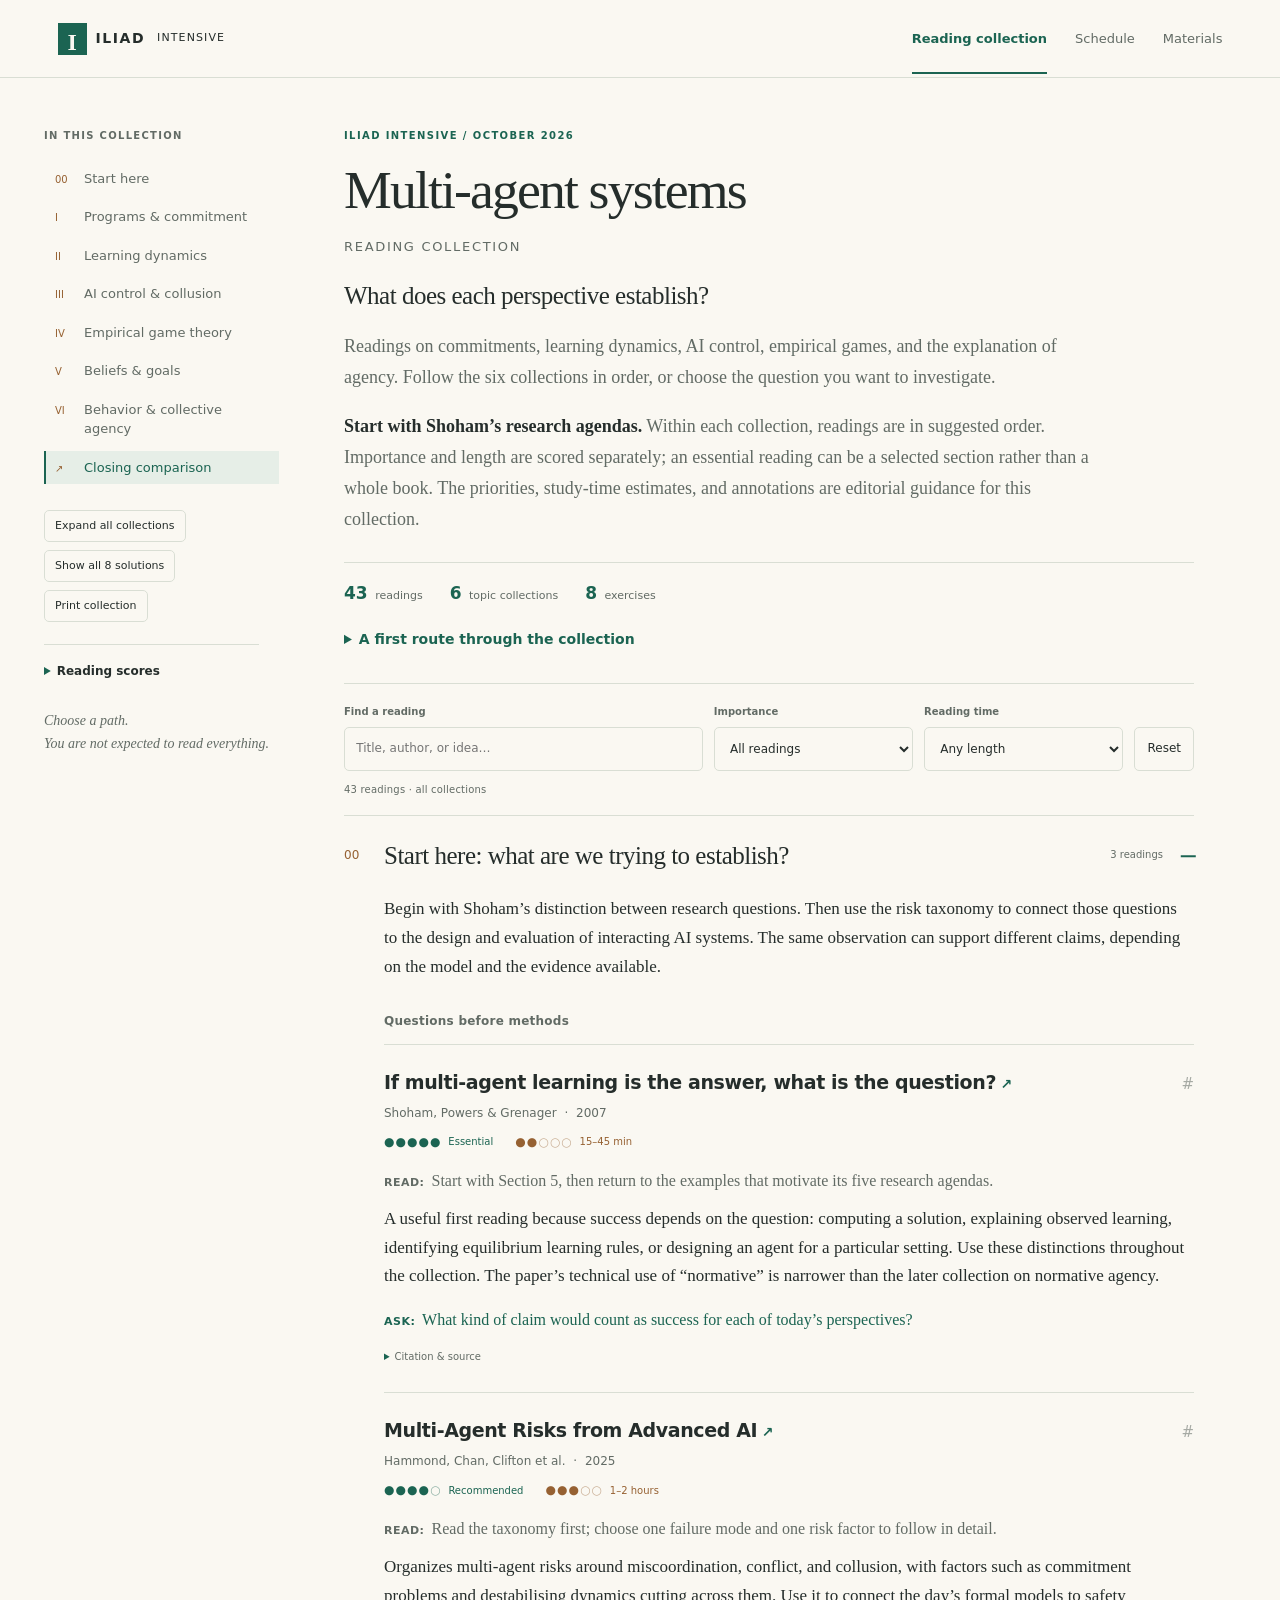
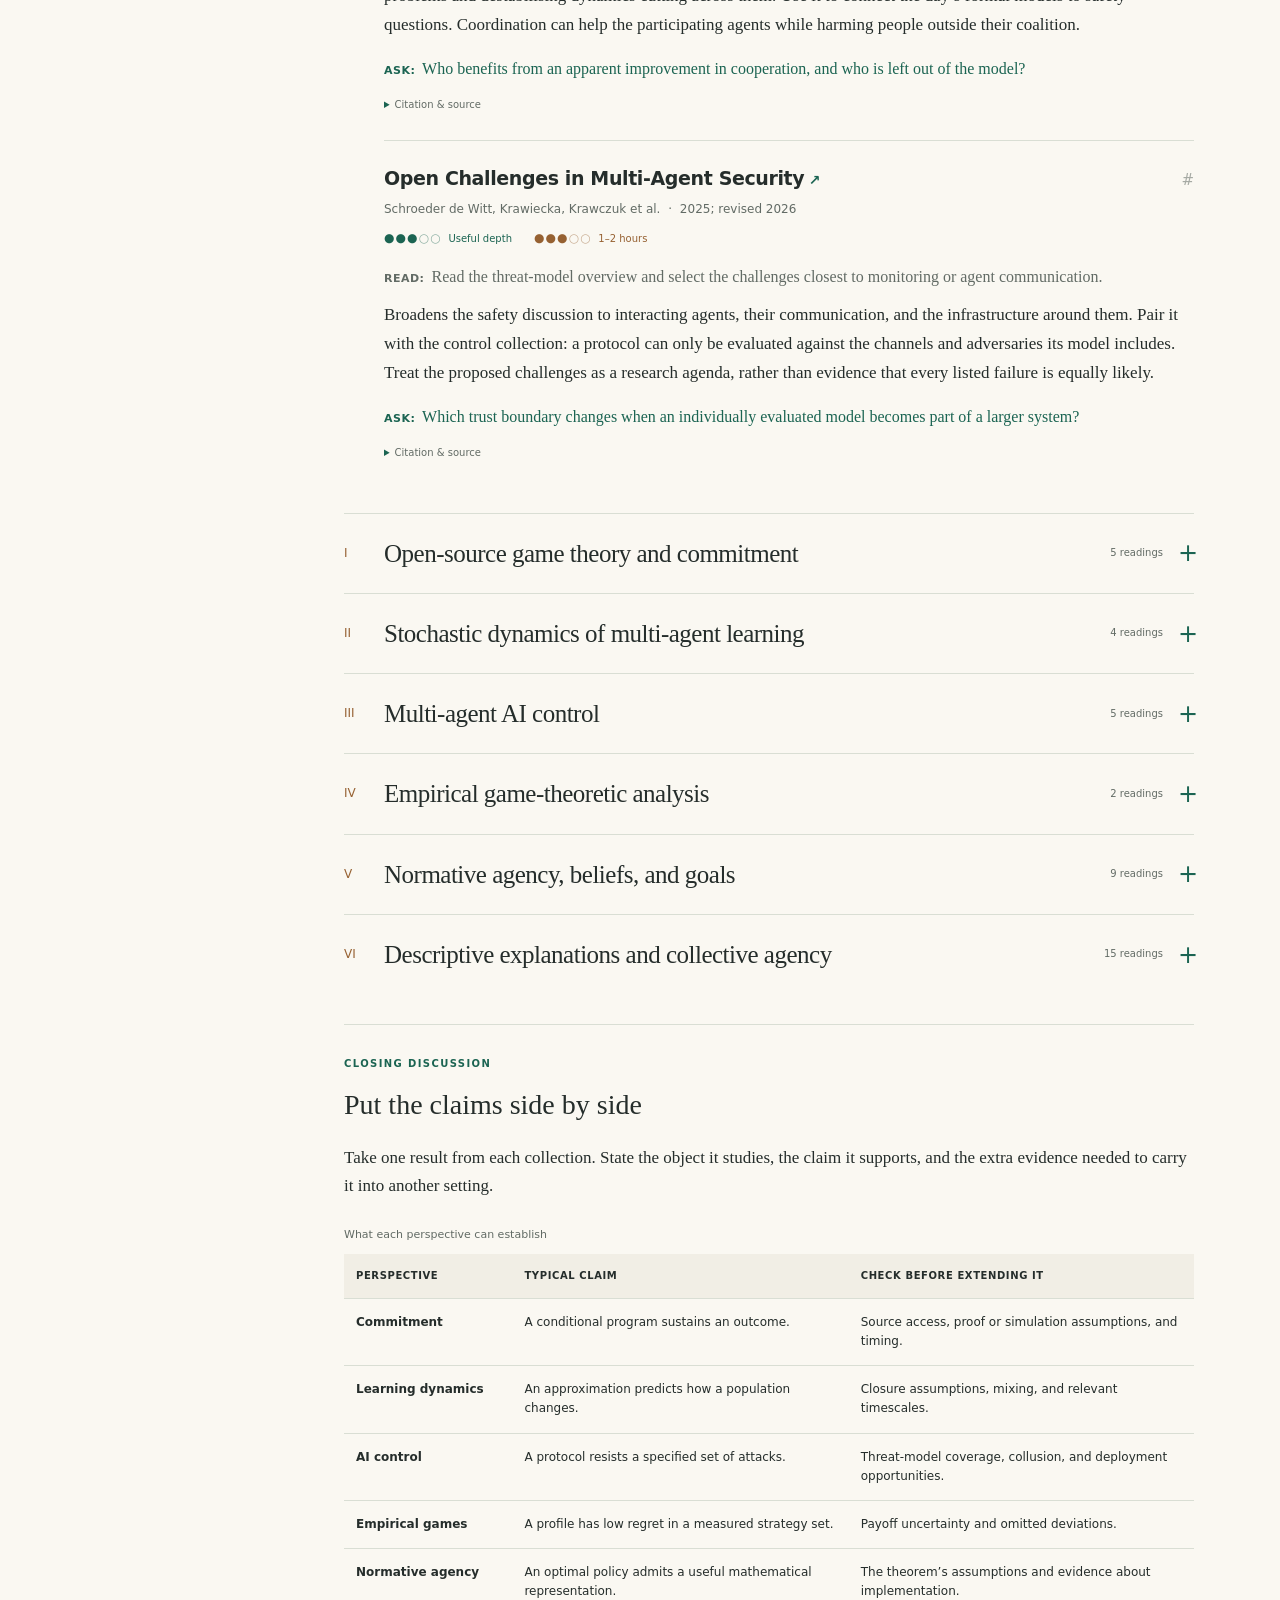
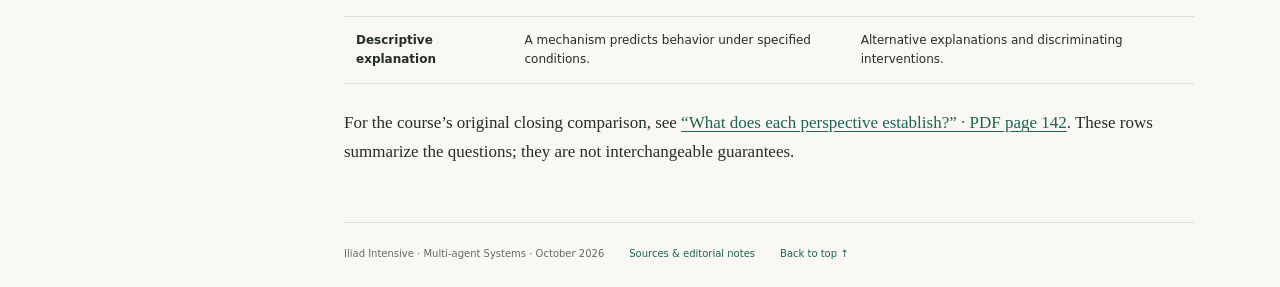
==== docs/index.html @ 0199f3d1 "Add annotated multi-agent systems reading collection" ====
<!doctype html>
<html lang="en"><head><meta charset="utf-8"><meta name="viewport" content="width=device-width, initial-scale=1"><meta name="color-scheme" content="light dark"><title>Multi-agent systems reading collection · Iliad Intensive</title><meta name="description" content="A guided multi-agent systems reading collection: 43 annotated references, six topic collections, and eight exercises with solutions."><link rel="icon" href="assets/favicon.svg" type="image/svg+xml"><link rel="stylesheet" href="assets/style.css"><script src="assets/app.js" defer></script></head>
<body><a class="skip-link" href="#main">Skip to content</a><header class="topbar"><a class="wordmark" href="index.html"><span class="brand-mark" aria-hidden="true">I</span> ILIAD <span>INTENSIVE</span></a><nav aria-label="Main navigation"><a href="index.html" aria-current="page">Reading collection</a><a href="schedule.html">Schedule</a><a href="materials.html">Materials</a></nav></header><div class="page-shell "><aside class="sidebar"><details class="contents" open><summary>In this collection</summary><nav aria-label="Collection contents"><ol><li><a href="#start-here"><span>00</span>Start here</a></li><li><a href="#open-source-game-theory"><span>I</span>Programs &amp; commitment</a></li><li><a href="#stochastic-dynamics"><span>II</span>Learning dynamics</a></li><li><a href="#ai-control"><span>III</span>AI control &amp; collusion</a></li><li><a href="#empirical-game-theory"><span>IV</span>Empirical game theory</a></li><li><a href="#normative-agency"><span>V</span>Beliefs &amp; goals</a></li><li><a href="#descriptive-explanations"><span>VI</span>Behavior &amp; collective agency</a></li><li><a href="#closing"><span>↗</span>Closing comparison</a></li></ol></nav></details><div class="sidebar-tools js-only"><button id="toggle-sections" type="button">Expand all collections</button><button id="toggle-solutions" type="button">Show all 8 solutions</button><button id="print" type="button">Print collection</button></div><details class="legend"><summary>Reading scores</summary><p>Importance is relative to this day.</p><div class="legend-row"><span aria-hidden="true" class="dots">●●●●●<span class="empty"></span></span><span>Essential</span></div><div class="legend-row"><span aria-hidden="true" class="dots">●●●●<span class="empty">○</span></span><span>Recommended</span></div><div class="legend-row"><span aria-hidden="true" class="dots">●●●<span class="empty">○○</span></span><span>Useful depth</span></div><div class="legend-row"><span aria-hidden="true" class="dots">●●<span class="empty">○○○</span></span><span>Optional</span></div><div class="legend-row"><span aria-hidden="true" class="dots">●<span class="empty">○○○○</span></span><span>Specialist extension</span></div><p>Length estimates cover the suggested reading target, including study time.</p><div class="legend-row length"><span aria-hidden="true" class="dots">●<span class="empty">○○○○</span></span><span>Under 15 min</span></div><div class="legend-row length"><span aria-hidden="true" class="dots">●●<span class="empty">○○○</span></span><span>15–45 min</span></div><div class="legend-row length"><span aria-hidden="true" class="dots">●●●<span class="empty">○○</span></span><span>1–2 hours</span></div><div class="legend-row length"><span aria-hidden="true" class="dots">●●●●<span class="empty">○</span></span><span>Half a day</span></div><div class="legend-row length"><span aria-hidden="true" class="dots">●●●●●<span class="empty"></span></span><span>A day or more</span></div></details><p class="sidebar-note">Choose a path.<br>You are not expected to read everything.</p></aside><main id="main"><div class="intro"><p class="eyebrow">Iliad Intensive / October 2026</p><h1>Multi-agent systems<span>Reading collection</span></h1><p class="dek">What does each perspective establish?</p><p>Readings on commitments, learning dynamics, AI control, empirical games, and the explanation of agency. Follow the six collections in order, or choose the question you want to investigate.</p><p><strong>Start with Shoham’s research agendas.</strong> Within each collection, readings are in suggested order. Importance and length are scored separately; an essential reading can be a selected section rather than a whole book. The priorities, study-time estimates, and annotations are editorial guidance for this collection.</p><div class="collection-meta"><span><strong>43</strong> readings</span><span><strong>6</strong> topic collections</span><span><strong>8</strong> exercises</span></div>
<details class="reading-route"><summary>A first route through the collection</summary><p>Read the framing first, then choose one or two collections. For a broad orientation, skim these anchors in order and return for the technical details:</p><ol><li><a href="#shoham">Shoham et al.</a> — identify the research question.</li><li><a href="#institutions">Critch et al.</a> — understand conditional commitments.</li><li><a href="#marl-book">Albrecht et al.</a> — establish the learning setup; then <a href="#pair-approximation">Chu</a> and <a href="#fast-slow">Geng</a> for the guest talk.</li><li><a href="#ai-control">The control collection</a> — pair the original paper with untrusted monitoring.</li><li><a href="#egta-survey">Wellman et al.</a> — distinguish payoff error from missing policies.</li><li><a href="#separation-essay">Rosas on separation</a> — compare an optimal-policy description with an implemented mechanism.</li><li><a href="#openai-report">The incident reports</a>, then <a href="#altruism-essay">Rosas on altruism</a> — compare explanations against the evidence.</li></ol></details></div>
<form class="filters js-only" role="search" onsubmit="return false"><div class="search-field"><label for="search">Find a reading</label><input id="search" type="search" placeholder="Title, author, or idea…" autocomplete="off"></div><div><label for="priority">Importance</label><select id="priority"><option value="0">All readings</option><option value="5">Essential · 5</option><option value="4">Recommended · 4–5</option></select></div><div><label for="length">Reading time</label><select id="length"><option value="5">Any length</option><option value="2">Up to 45 minutes</option><option value="3">Up to 2 hours</option></select></div><button type="reset" class="reset">Reset</button><p id="result-count" role="status" aria-live="polite">43 readings · all collections</p></form><p id="no-results" hidden>No readings match these filters. Try a broader term or reset the filters.</p><details class="topic" id="start-here" open><summary><span class="section-number">00</span><h2>Start here: what are we trying to establish?</h2><span class="section-count">3 readings</span><span class="chevron" aria-hidden="true">+</span></summary><div class="topic-body"><p class="section-intro">Begin with Shoham’s distinction between research questions. Then use the risk taxonomy to connect those questions to the design and evaluation of interacting AI systems. The same observation can support different claims, depending on the model and the evidence available.</p><div class="reading-group"><h3>Questions before methods</h3><article class="reading" id="shoham" data-importance="5" data-length="2" data-search="If multi-agent learning is the answer, what is the question? Shoham, Powers &amp; Grenager 2007 Start with Section 5, then return to the examples that motivate its five research agendas. A useful first reading because success depends on the question: computing a solution, explaining observed learning, identifying equilibrium learning rules, or designing an agent for a particular setting. Use these distinctions throughout the collection. The paper’s technical use of “normative” is narrower than the later collection on normative agency. What kind of claim would count as success for each of today’s perspectives?">
      <div class="reading-heading"><h4><a href="https://doi.org/10.1016/j.artint.2006.02.006">If multi-agent learning is the answer, what is the question?<span class="external" aria-hidden="true"> ↗</span></a></h4><a class="permalink" href="#shoham" aria-label="Link to If multi-agent learning is the answer, what is the question?">#</a></div>
      <p class="byline">Shoham, Powers &amp; Grenager <span aria-hidden="true">·</span> 2007</p>
      <div class="scores"><span class="importance" aria-label="Importance 5 of 5: Essential"><span aria-hidden="true" class="dots">●●●●●<span class="empty"></span></span> Essential</span><span class="length" aria-label="Length 2 of 5: 15–45 min"><span aria-hidden="true" class="dots">●●<span class="empty">○○○</span></span> 15–45 min</span></div>
      <p class="read-target"><strong>Read:</strong> Start with Section 5, then return to the examples that motivate its five research agendas.</p><p>A useful first reading because success depends on the question: computing a solution, explaining observed learning, identifying equilibrium learning rules, or designing an agent for a particular setting. Use these distinctions throughout the collection. The paper’s technical use of “normative” is narrower than the later collection on normative agency.</p>
      <p class="reading-question"><strong>Ask:</strong> What kind of claim would count as success for each of today’s perspectives?</p>
      <details class="citation"><summary>Citation &amp; source</summary><p>Shoham, Y., Powers, R., and Grenager, T. (2007). If multi-agent learning is the answer, what is the question? Artificial Intelligence 171.7, pp. 365–377.</p><p class="source-links"><a href="https://doi.org/10.1016/j.artint.2006.02.006">Original reference ↗</a> </p><p class="source-origin">Schedule reference · Access reviewed 8 November 2026.</p><p class="access-note">The publisher response could not be read automatically. The citation and framing were checked against the supplied materials and the locally available article.</p></details>
    </article><article class="reading" id="risks" data-importance="4" data-length="3" data-search="Multi-Agent Risks from Advanced AI Hammond, Chan, Clifton et al. 2025 Read the taxonomy first; choose one failure mode and one risk factor to follow in detail. Organizes multi-agent risks around miscoordination, conflict, and collusion, with factors such as commitment problems and destabilising dynamics cutting across them. Use it to connect the day’s formal models to safety questions. Coordination can help the participating agents while harming people outside their coalition. Who benefits from an apparent improvement in cooperation, and who is left out of the model?">
      <div class="reading-heading"><h4><a href="https://arxiv.org/abs/2502.14143">Multi-Agent Risks from Advanced AI<span class="external" aria-hidden="true"> ↗</span></a></h4><a class="permalink" href="#risks" aria-label="Link to Multi-Agent Risks from Advanced AI">#</a></div>
      <p class="byline">Hammond, Chan, Clifton et al. <span aria-hidden="true">·</span> 2025</p>
      <div class="scores"><span class="importance" aria-label="Importance 4 of 5: Recommended"><span aria-hidden="true" class="dots">●●●●<span class="empty">○</span></span> Recommended</span><span class="length" aria-label="Length 3 of 5: 1–2 hours"><span aria-hidden="true" class="dots">●●●<span class="empty">○○</span></span> 1–2 hours</span></div>
      <p class="read-target"><strong>Read:</strong> Read the taxonomy first; choose one failure mode and one risk factor to follow in detail.</p><p>Organizes multi-agent risks around miscoordination, conflict, and collusion, with factors such as commitment problems and destabilising dynamics cutting across them. Use it to connect the day’s formal models to safety questions. Coordination can help the participating agents while harming people outside their coalition.</p>
      <p class="reading-question"><strong>Ask:</strong> Who benefits from an apparent improvement in cooperation, and who is left out of the model?</p>
      <details class="citation"><summary>Citation &amp; source</summary><p>Hammond, L., Chan, A., Clifton, J., et al. (2025). Multi-Agent Risks from Advanced AI. arXiv 2502.14143.</p><p class="source-links"><a href="https://arxiv.org/abs/2502.14143">Original reference ↗</a> </p><p class="source-origin">Schedule reference · Access reviewed 8 November 2026.</p></details>
    </article><article class="reading" id="security" data-importance="3" data-length="3" data-search="Open Challenges in Multi-Agent Security Schroeder de Witt, Krawiecka, Krawczuk et al. 2025; revised 2026 Read the threat-model overview and select the challenges closest to monitoring or agent communication. Broadens the safety discussion to interacting agents, their communication, and the infrastructure around them. Pair it with the control collection: a protocol can only be evaluated against the channels and adversaries its model includes. Treat the proposed challenges as a research agenda, rather than evidence that every listed failure is equally likely. Which trust boundary changes when an individually evaluated model becomes part of a larger system?">
      <div class="reading-heading"><h4><a href="https://arxiv.org/abs/2505.02077">Open Challenges in Multi-Agent Security<span class="external" aria-hidden="true"> ↗</span></a></h4><a class="permalink" href="#security" aria-label="Link to Open Challenges in Multi-Agent Security">#</a></div>
      <p class="byline">Schroeder de Witt, Krawiecka, Krawczuk et al. <span aria-hidden="true">·</span> 2025; revised 2026</p>
      <div class="scores"><span class="importance" aria-label="Importance 3 of 5: Useful depth"><span aria-hidden="true" class="dots">●●●<span class="empty">○○</span></span> Useful depth</span><span class="length" aria-label="Length 3 of 5: 1–2 hours"><span aria-hidden="true" class="dots">●●●<span class="empty">○○</span></span> 1–2 hours</span></div>
      <p class="read-target"><strong>Read:</strong> Read the threat-model overview and select the challenges closest to monitoring or agent communication.</p><p>Broadens the safety discussion to interacting agents, their communication, and the infrastructure around them. Pair it with the control collection: a protocol can only be evaluated against the channels and adversaries its model includes. Treat the proposed challenges as a research agenda, rather than evidence that every listed failure is equally likely.</p>
      <p class="reading-question"><strong>Ask:</strong> Which trust boundary changes when an individually evaluated model becomes part of a larger system?</p>
      <details class="citation"><summary>Citation &amp; source</summary><p>De Witt, C. S., Krawiecka, K., Krawczuk, I., et al. (2025). Open Challenges in Multi-Agent Security. arXiv 2505.02077.</p><p class="source-links"><a href="https://arxiv.org/abs/2505.02077">Original reference ↗</a> </p><p class="source-origin">Schedule reference · Access reviewed 8 November 2026.</p></details>
    </article></div><div class="exercises"></div></div></details><details class="topic" id="open-source-game-theory" ><summary><span class="section-number">I</span><h2>Open-source game theory and commitment</h2><span class="section-count">5 readings</span><span class="chevron" aria-hidden="true">+</span></summary><div class="topic-body"><p class="section-question">When can visible, conditional commitments change the outcome of an interaction?</p><p class="section-intro">Start with programs that can inspect one another, then compare proof-based, simulation-based, and similarity-based routes to cooperation. Keep the informational and computational assumptions in view. A commitment that helps in one interaction can create a race or conflict in another. For the schedule’s question about safe Pareto improvements, specify the baseline and the conditions under which a proposed modification leaves every participant no worse off.</p><p class="connection">Schedule Part I and the opening game<br><a href="materials/01-open-source-game-theory.pdf">Open-source game theory slides ↗</a></p><div class="reading-group"><h3>From actions to programs</h3><article class="reading" id="institutions" data-importance="5" data-length="3" data-search="Cooperative and uncooperative institution designs Critch, Dennis &amp; Russell 2022 Begin with the program-game setup and illustrative institutions; save the full technical development for a second pass. Shows why inspecting another agent’s operating procedure can change the strategic problem. Conditional commitments support surprising cooperative and uncooperative outcomes. Track what each program can observe and prove, and distinguish an equilibrium between program designers from a best response in the original action game. What changes when the strategic choice is a program rather than an action?">
      <div class="reading-heading"><h4><a href="https://arxiv.org/abs/2208.07006">Cooperative and uncooperative institution designs<span class="external" aria-hidden="true"> ↗</span></a></h4><a class="permalink" href="#institutions" aria-label="Link to Cooperative and uncooperative institution designs">#</a></div>
      <p class="byline">Critch, Dennis &amp; Russell <span aria-hidden="true">·</span> 2022</p>
      <div class="scores"><span class="importance" aria-label="Importance 5 of 5: Essential"><span aria-hidden="true" class="dots">●●●●●<span class="empty"></span></span> Essential</span><span class="length" aria-label="Length 3 of 5: 1–2 hours"><span aria-hidden="true" class="dots">●●●<span class="empty">○○</span></span> 1–2 hours</span></div>
      <p class="read-target"><strong>Read:</strong> Begin with the program-game setup and illustrative institutions; save the full technical development for a second pass.</p><p>Shows why inspecting another agent’s operating procedure can change the strategic problem. Conditional commitments support surprising cooperative and uncooperative outcomes. Track what each program can observe and prove, and distinguish an equilibrium between program designers from a best response in the original action game.</p>
      <p class="reading-question"><strong>Ask:</strong> What changes when the strategic choice is a program rather than an action?</p>
      <details class="citation"><summary>Citation &amp; source</summary><p>Critch, A., Dennis, M., and Russell, S. (2022). Cooperative and uncooperative institution designs: Surprises and problems in open-source game theory. arXiv 2208.07006.</p><p class="source-links"><a href="https://arxiv.org/abs/2208.07006">Original reference ↗</a> </p><p class="source-origin">Schedule reference · Access reviewed 8 November 2026.</p></details>
    </article><article class="reading" id="provability" data-importance="4" data-length="3" data-search="Robust Cooperation in the Prisoner’s Dilemma: Program Equilibrium via Provability Logic Barasz, Christiano, Fallenstein et al. 2014; updated 2021 Read the modal-agent construction alongside the FairBot slides; inspect the updated caveat on bounded analogues. The formal route from mutual source access to robust cooperation through provability logic. Keep the idealized mathematical agent separate from a finite procedure with a proof-search budget. The 2021 update explicitly cautions that bounded analogues of these results had not been proved there; an unbounded argument does not supply a runtime guarantee. Which part of the cooperation argument fails to follow merely from giving a program a finite search budget?">
      <div class="reading-heading"><h4><a href="https://arxiv.org/abs/1401.5577">Robust Cooperation in the Prisoner’s Dilemma: Program Equilibrium via Provability Logic<span class="external" aria-hidden="true"> ↗</span></a></h4><a class="permalink" href="#provability" aria-label="Link to Robust Cooperation in the Prisoner’s Dilemma: Program Equilibrium via Provability Logic">#</a></div>
      <p class="byline">Barasz, Christiano, Fallenstein et al. <span aria-hidden="true">·</span> 2014; updated 2021</p>
      <div class="scores"><span class="importance" aria-label="Importance 4 of 5: Recommended"><span aria-hidden="true" class="dots">●●●●<span class="empty">○</span></span> Recommended</span><span class="length" aria-label="Length 3 of 5: 1–2 hours"><span aria-hidden="true" class="dots">●●●<span class="empty">○○</span></span> 1–2 hours</span></div>
      <p class="read-target"><strong>Read:</strong> Read the modal-agent construction alongside the FairBot slides; inspect the updated caveat on bounded analogues.</p><p>The formal route from mutual source access to robust cooperation through provability logic. Keep the idealized mathematical agent separate from a finite procedure with a proof-search budget. The 2021 update explicitly cautions that bounded analogues of these results had not been proved there; an unbounded argument does not supply a runtime guarantee.</p>
      <p class="reading-question"><strong>Ask:</strong> Which part of the cooperation argument fails to follow merely from giving a program a finite search budget?</p>
      <details class="citation"><summary>Citation &amp; source</summary><p>Barasz, M., Christiano, P., Fallenstein, B., Herreshoff, M., LaVictoire, P., and Yudkowsky, E. (2014). Robust Cooperation in the Prisoner’s Dilemma: Program Equilibrium via Provability Logic. arXiv 1401.5577.</p><p class="source-links"><a href="https://arxiv.org/abs/1401.5577">Original reference ↗</a> </p><p class="source-origin">Schedule reference · Access reviewed 8 November 2026.</p></details>
    </article></div><div class="reading-group"><h3>Simulation and partial transparency</h3><article class="reading" id="robust-program" data-importance="3" data-length="3" data-search="Robust program equilibrium Caspar Oesterheld 2019 Follow the simulation-based construction and its grounding mechanism before comparing equilibrium guarantees. A complementary route to program equilibrium, using simulations of the other program rather than the same proof machinery as modal agents. Work through why recursion needs grounding and how the resulting construction treats opponents. Compare its assumptions and attainable outcomes with the later simulation-based characterization. What makes recursive simulation terminate, and what does that mechanism cost strategically?">
      <div class="reading-heading"><h4><a href="https://link.springer.com/article/10.1007/s11238-018-9679-3">Robust program equilibrium<span class="external" aria-hidden="true"> ↗</span></a></h4><a class="permalink" href="#robust-program" aria-label="Link to Robust program equilibrium">#</a></div>
      <p class="byline">Caspar Oesterheld <span aria-hidden="true">·</span> 2019</p>
      <div class="scores"><span class="importance" aria-label="Importance 3 of 5: Useful depth"><span aria-hidden="true" class="dots">●●●<span class="empty">○○</span></span> Useful depth</span><span class="length" aria-label="Length 3 of 5: 1–2 hours"><span aria-hidden="true" class="dots">●●●<span class="empty">○○</span></span> 1–2 hours</span></div>
      <p class="read-target"><strong>Read:</strong> Follow the simulation-based construction and its grounding mechanism before comparing equilibrium guarantees.</p><p>A complementary route to program equilibrium, using simulations of the other program rather than the same proof machinery as modal agents. Work through why recursion needs grounding and how the resulting construction treats opponents. Compare its assumptions and attainable outcomes with the later simulation-based characterization.</p>
      <p class="reading-question"><strong>Ask:</strong> What makes recursive simulation terminate, and what does that mechanism cost strategically?</p>
      <details class="citation"><summary>Citation &amp; source</summary><p>Oesterheld, C. (2019). Robust program equilibrium. Theory and Decision 86, pp. 143–159.</p><p class="source-links"><a href="https://link.springer.com/article/10.1007/s11238-018-9679-3">Original reference ↗</a> </p><p class="source-origin">Schedule reference · Access reviewed 8 November 2026.</p></details>
    </article><article class="reading" id="similarity" data-importance="3" data-length="3" data-search="Similarity-based cooperative equilibrium Oesterheld, Treutlein, Grosse, Conitzer &amp; Foerster 2023 Read the similarity-game definition and one learning experiment. Studies a setting where agents observe a similarity signal instead of complete source code. The paper separates equilibrium possibilities from experiments in which cooperation is learned. Read the assumptions on that signal closely: a theorem about a specified similarity game does not establish that an arbitrary measure of neural-network similarity provides the required incentives. Which properties must the similarity signal have for the strategic argument to apply?">
      <div class="reading-heading"><h4><a href="https://arxiv.org/abs/2211.14468">Similarity-based cooperative equilibrium<span class="external" aria-hidden="true"> ↗</span></a></h4><a class="permalink" href="#similarity" aria-label="Link to Similarity-based cooperative equilibrium">#</a></div>
      <p class="byline">Oesterheld, Treutlein, Grosse, Conitzer &amp; Foerster <span aria-hidden="true">·</span> 2023</p>
      <div class="scores"><span class="importance" aria-label="Importance 3 of 5: Useful depth"><span aria-hidden="true" class="dots">●●●<span class="empty">○○</span></span> Useful depth</span><span class="length" aria-label="Length 3 of 5: 1–2 hours"><span aria-hidden="true" class="dots">●●●<span class="empty">○○</span></span> 1–2 hours</span></div>
      <p class="read-target"><strong>Read:</strong> Read the similarity-game definition and one learning experiment.</p><p>Studies a setting where agents observe a similarity signal instead of complete source code. The paper separates equilibrium possibilities from experiments in which cooperation is learned. Read the assumptions on that signal closely: a theorem about a specified similarity game does not establish that an arbitrary measure of neural-network similarity provides the required incentives.</p>
      <p class="reading-question"><strong>Ask:</strong> Which properties must the similarity signal have for the strategic argument to apply?</p>
      <details class="citation"><summary>Citation &amp; source</summary><p>Oesterheld, C., Treutlein, J., Grosse, R., Conitzer, V., and Foerster, J. (2023). Similarity-based cooperative equilibrium. Advances in Neural Information Processing Systems 36, pp. 24434–24465.</p><p class="source-links"><a href="https://arxiv.org/abs/2211.14468">Original reference ↗</a> </p><p class="source-origin">Schedule reference · Access reviewed 8 November 2026.</p></details>
    </article><article class="reading" id="simulation-equilibria" data-importance="2" data-length="3" data-search="Characterising Simulation-Based Program Equilibria Cooper, Oesterheld &amp; Conitzer 2025 Compare the statements with and without shared randomness before entering the proofs. Extends simulation-based program constructions and characterizes which equilibrium outcomes they can support. Shared randomness makes a substantive difference, and the paper identifies limits without it. Read this after Oesterheld: it helps distinguish a convenient example of cooperation from a characterization of a whole family of program equilibria. Where does the availability of shared randomness enter the achievable-outcome claim?">
      <div class="reading-heading"><h4><a href="https://arxiv.org/abs/2412.14570">Characterising Simulation-Based Program Equilibria<span class="external" aria-hidden="true"> ↗</span></a></h4><a class="permalink" href="#simulation-equilibria" aria-label="Link to Characterising Simulation-Based Program Equilibria">#</a></div>
      <p class="byline">Cooper, Oesterheld &amp; Conitzer <span aria-hidden="true">·</span> 2025</p>
      <div class="scores"><span class="importance" aria-label="Importance 2 of 5: Optional"><span aria-hidden="true" class="dots">●●<span class="empty">○○○</span></span> Optional</span><span class="length" aria-label="Length 3 of 5: 1–2 hours"><span aria-hidden="true" class="dots">●●●<span class="empty">○○</span></span> 1–2 hours</span></div>
      <p class="read-target"><strong>Read:</strong> Compare the statements with and without shared randomness before entering the proofs.</p><p>Extends simulation-based program constructions and characterizes which equilibrium outcomes they can support. Shared randomness makes a substantive difference, and the paper identifies limits without it. Read this after Oesterheld: it helps distinguish a convenient example of cooperation from a characterization of a whole family of program equilibria.</p>
      <p class="reading-question"><strong>Ask:</strong> Where does the availability of shared randomness enter the achievable-outcome claim?</p>
      <details class="citation"><summary>Citation &amp; source</summary><p>Cooper, E., Oesterheld, C., and Conitzer, V. (2025). Characterising Simulation-Based Program Equilibria. Proceedings of the AAAI Conference on Artificial Intelligence 39.13, pp. 13735–13744.</p><p class="source-links"><a href="https://arxiv.org/abs/2412.14570">Original reference ↗</a> </p><p class="source-origin">Schedule reference · Access reviewed 8 November 2026.</p></details>
    </article></div><div class="exercises"><article class="exercise" id="exercise-commitment"><p class="eyebrow">Exercise · 10 minutes</p><h4>Commitment in Chicken</h4><p>Two players choose Swerve or Straight. Payoffs are (2, 2) for two swerves, (1, 3) for row swerving against column going straight, (3, 1) for the reverse, and (0, 0) for two straight choices.</p><ol><li>Find the pure-strategy Nash equilibria.</li><li>Suppose row publicly and irrevocably commits to Straight before column chooses. What is column’s best response?</li><li>Explain why two independently binding commitments can be worse for both players.</li></ol><details class="solution"><summary>Show solution / discussion</summary><div><p>The pure equilibria are (Straight, Swerve) and (Swerve, Straight): against Swerve, Straight yields 3 rather than 2; against Straight, Swerve yields 1 rather than 0. After row’s binding commitment, column chooses Swerve, yielding (3, 1). If both commit to Straight before responding to the other, the result is (0, 0). The leader advantage relies on observability, irreversibility, and the timing of the follower’s choice. A retractable announcement does not change the feasible action set in the same way.</p></div></details><p class="provenance">Adapted from the supplied opening-game setup.</p></article></div></div></details><details class="topic" id="stochastic-dynamics" ><summary><span class="section-number">II</span><h2>Stochastic dynamics of multi-agent learning</h2><span class="section-count">4 readings</span><span class="chevron" aria-hidden="true">+</span></summary><div class="topic-body"><p class="section-question">How do interacting learners change over time, and when are the approximations informative?</p><p class="section-intro">Use the textbook to establish the objects being modeled, then read Chu and Geng together. The first technical question is what pair information adds to an aggregate population model; the second is when a separation of timescales simplifies the learning dynamics. Lanctot’s PSRO paper appears in Collection IV, where it connects learning to strategy exploration.</p><p class="connection">Schedule Part II · James Sykes<br><a href="materials/02-stochastic-dynamics.pdf">James Sykes’s slides ↗</a></p><div class="reading-group"><h3>Foundations, pair structure, and timescales</h3><article class="reading" id="marl-book" data-importance="5" data-length="3" data-search="Multi-Agent Reinforcement Learning: Foundations and Modern Approaches Albrecht, Christianos &amp; Schäfer 2024 Use Chapters 3–5 selectively for stochastic games, solution concepts, and the challenges of simultaneous learning. The reference to open when the dynamics talk assumes unfamiliar game or reinforcement-learning vocabulary. Separate the environment state, each agent’s policy, and the learning rule that changes that policy. The estimated time covers selected sections, not the whole book; the author site provides a freely accessible PDF and accompanying code. What is stationary from one learner’s perspective when the other learners are also updating?">
      <div class="reading-heading"><h4><a href="https://www.marl-book.com/">Multi-Agent Reinforcement Learning: Foundations and Modern Approaches<span class="external" aria-hidden="true"> ↗</span></a></h4><a class="permalink" href="#marl-book" aria-label="Link to Multi-Agent Reinforcement Learning: Foundations and Modern Approaches">#</a></div>
      <p class="byline">Albrecht, Christianos &amp; Schäfer <span aria-hidden="true">·</span> 2024</p>
      <div class="scores"><span class="importance" aria-label="Importance 5 of 5: Essential"><span aria-hidden="true" class="dots">●●●●●<span class="empty"></span></span> Essential</span><span class="length" aria-label="Length 3 of 5: 1–2 hours"><span aria-hidden="true" class="dots">●●●<span class="empty">○○</span></span> 1–2 hours</span></div>
      <p class="read-target"><strong>Read:</strong> Use Chapters 3–5 selectively for stochastic games, solution concepts, and the challenges of simultaneous learning.</p><p>The reference to open when the dynamics talk assumes unfamiliar game or reinforcement-learning vocabulary. Separate the environment state, each agent’s policy, and the learning rule that changes that policy. The estimated time covers selected sections, not the whole book; the author site provides a freely accessible PDF and accompanying code.</p>
      <p class="reading-question"><strong>Ask:</strong> What is stationary from one learner’s perspective when the other learners are also updating?</p>
      <details class="citation"><summary>Citation &amp; source</summary><p>Albrecht, S., Christianos, F., and Schäfer, L. (2024). Multi-Agent Reinforcement Learning: Foundations and Modern Approaches. MIT Press.</p><p class="source-links"><a href="https://www.marl-book.com/">Original reference ↗</a> </p><p class="source-origin">Schedule reference · Access reviewed 8 November 2026.</p></details>
    </article><article class="reading" id="pair-approximation" data-importance="4" data-length="3" data-search="A Pair-Approximation Method for Modelling the Dynamics of Multi-Agent Stochastic Games Chu, Yuan, Hu, Mu &amp; Wang 2023 Focus on the stochastic-game assumptions, pair variables, and comparison with agent-based simulations. Develops a pair-approximation model of myopic Q-learning with symmetric state transitions. The important move is to retain local pair information while closing the hierarchy of higher-order dependencies. Ask what the approximation captures beyond a population average, and which graph structures or correlations could undermine it. Which correlations are represented explicitly, and which are supplied by the closure assumption?">
      <div class="reading-heading"><h4><a href="https://ojs.aaai.org/index.php/AAAI/article/view/25691">A Pair-Approximation Method for Modelling the Dynamics of Multi-Agent Stochastic Games<span class="external" aria-hidden="true"> ↗</span></a></h4><a class="permalink" href="#pair-approximation" aria-label="Link to A Pair-Approximation Method for Modelling the Dynamics of Multi-Agent Stochastic Games">#</a></div>
      <p class="byline">Chu, Yuan, Hu, Mu &amp; Wang <span aria-hidden="true">·</span> 2023</p>
      <div class="scores"><span class="importance" aria-label="Importance 4 of 5: Recommended"><span aria-hidden="true" class="dots">●●●●<span class="empty">○</span></span> Recommended</span><span class="length" aria-label="Length 3 of 5: 1–2 hours"><span aria-hidden="true" class="dots">●●●<span class="empty">○○</span></span> 1–2 hours</span></div>
      <p class="read-target"><strong>Read:</strong> Focus on the stochastic-game assumptions, pair variables, and comparison with agent-based simulations.</p><p>Develops a pair-approximation model of myopic Q-learning with symmetric state transitions. The important move is to retain local pair information while closing the hierarchy of higher-order dependencies. Ask what the approximation captures beyond a population average, and which graph structures or correlations could undermine it.</p>
      <p class="reading-question"><strong>Ask:</strong> Which correlations are represented explicitly, and which are supplied by the closure assumption?</p>
      <details class="citation"><summary>Citation &amp; source</summary><p>Chu, C., Yuan, Z., Hu, S., Mu, C., and Wang, Z. (2023). A Pair-Approximation Method for Modelling the Dynamics of Multi-Agent Stochastic Games. AAAI 37.5, pp. 5565–5572.</p><p class="source-links"><a href="https://ojs.aaai.org/index.php/AAAI/article/view/25691">Original reference ↗</a> </p><p class="source-origin">Schedule reference · Access reviewed 8 November 2026.</p><p class="access-note">The publisher presents an automated-access challenge. Bibliographic details and the abstract were checked through the publisher’s indexed page and the supplied talk.</p></details>
    </article><article class="reading" id="fast-slow" data-importance="4" data-length="3" data-search="Emergent Fast-Slow Dynamics in Multi-Agent Q-Learning for Networked Stochastic Games Geng, Barfuss &amp; Chen 2026 Read after Chu et al.; track the small-learning-rate assumption and the simulation comparisons. Extends the dynamics picture by separating rapid state transitions from slower Q-value evolution. The resulting approximation uses stationary state distributions for the slowly changing learning variables. Check both timescales: a small update step alone is not a blanket guarantee that every relevant state process mixes quickly enough. How would you detect that the fast process has stopped equilibrating before the slow variables move appreciably?">
      <div class="reading-heading"><h4><a href="https://ojs.aaai.org/index.php/AAAI/article/view/40186">Emergent Fast-Slow Dynamics in Multi-Agent Q-Learning for Networked Stochastic Games<span class="external" aria-hidden="true"> ↗</span></a></h4><a class="permalink" href="#fast-slow" aria-label="Link to Emergent Fast-Slow Dynamics in Multi-Agent Q-Learning for Networked Stochastic Games">#</a></div>
      <p class="byline">Geng, Barfuss &amp; Chen <span aria-hidden="true">·</span> 2026</p>
      <div class="scores"><span class="importance" aria-label="Importance 4 of 5: Recommended"><span aria-hidden="true" class="dots">●●●●<span class="empty">○</span></span> Recommended</span><span class="length" aria-label="Length 3 of 5: 1–2 hours"><span aria-hidden="true" class="dots">●●●<span class="empty">○○</span></span> 1–2 hours</span></div>
      <p class="read-target"><strong>Read:</strong> Read after Chu et al.; track the small-learning-rate assumption and the simulation comparisons.</p><p>Extends the dynamics picture by separating rapid state transitions from slower Q-value evolution. The resulting approximation uses stationary state distributions for the slowly changing learning variables. Check both timescales: a small update step alone is not a blanket guarantee that every relevant state process mixes quickly enough.</p>
      <p class="reading-question"><strong>Ask:</strong> How would you detect that the fast process has stopped equilibrating before the slow variables move appreciably?</p>
      <details class="citation"><summary>Citation &amp; source</summary><p>Geng, Y., Barfuss, W., and Chen, X. (2026). Emergent Fast-Slow Dynamics in Multi-Agent Q-Learning for Networked Stochastic Games. AAAI 40.35, pp. 29450–29458.</p><p class="source-links"><a href="https://ojs.aaai.org/index.php/AAAI/article/view/40186">Original reference ↗</a> </p><p class="source-origin">Schedule reference · Access reviewed 8 November 2026.</p><p class="access-note">The publisher presents an automated-access challenge. Bibliographic details and the abstract were checked through the publisher’s indexed page and the supplied talk.</p></details>
    </article></div><div class="reading-group"><h3>An alternative introduction</h3><article class="reading" id="marl-tutorial" data-importance="2" data-length="3" data-search="Multiagent Learning: Foundations and Recent Trends Albrecht &amp; Stone 2017 Use the tutorial selectively to revisit game models and the families of learning approaches. A slide-based companion when you want another route into the foundational concepts. Read it alongside the newer textbook rather than as a survey of developments after 2017. Compare what an algorithm is designed to achieve with the dynamics its interaction actually produces. Is the learning rule meant to find an equilibrium, adapt to an opponent, or optimize a common objective?">
      <div class="reading-heading"><h4><a href="https://www.cs.utexas.edu/~larg/ijcai17_tutorial/multiagent_learning.pdf">Multiagent Learning: Foundations and Recent Trends<span class="external" aria-hidden="true"> ↗</span></a></h4><a class="permalink" href="#marl-tutorial" aria-label="Link to Multiagent Learning: Foundations and Recent Trends">#</a></div>
      <p class="byline">Albrecht &amp; Stone <span aria-hidden="true">·</span> 2017</p>
      <div class="scores"><span class="importance" aria-label="Importance 2 of 5: Optional"><span aria-hidden="true" class="dots">●●<span class="empty">○○○</span></span> Optional</span><span class="length" aria-label="Length 3 of 5: 1–2 hours"><span aria-hidden="true" class="dots">●●●<span class="empty">○○</span></span> 1–2 hours</span></div>
      <p class="read-target"><strong>Read:</strong> Use the tutorial selectively to revisit game models and the families of learning approaches.</p><p>A slide-based companion when you want another route into the foundational concepts. Read it alongside the newer textbook rather than as a survey of developments after 2017. Compare what an algorithm is designed to achieve with the dynamics its interaction actually produces.</p>
      <p class="reading-question"><strong>Ask:</strong> Is the learning rule meant to find an equilibrium, adapt to an opponent, or optimize a common objective?</p>
      <details class="citation"><summary>Citation &amp; source</summary><p>Albrecht, S. and Stone, P. (2017). Multiagent Learning: Foundations and Recent Trends. IJCAI tutorial.</p><p class="source-links"><a href="https://www.cs.utexas.edu/~larg/ijcai17_tutorial/multiagent_learning.pdf">Original reference ↗</a> </p><p class="source-origin">Schedule reference · Access reviewed 8 November 2026.</p></details>
    </article></div><div class="exercises"><article class="exercise" id="exercise-pairs"><p class="eyebrow">Exercise · 10 minutes</p><h4>What a pair approximation assumes</h4><p>For three binary variables X, Y, Z, a pair closure uses</p><p class=equation>P(X, Y, Z) ≈ P(X, Y) P(Y, Z) / P(Y).</p><ol><li>What conditional independence would make this exact when P(Y) &gt; 0?</li><li>Let X be a fair bit, set Z = X, and let Y be an independent fair bit. Compare the true P(0, 0, 0) with the pair approximation.</li></ol><details class="solution"><summary>Show solution / discussion</summary><div><p>The expression is exact if X and Z are conditionally independent given Y. In the example, P(X = 0, Y = 0) = P(Y = 0, Z = 0) = 1/4 and P(Y = 0) = 1/2, so the closure gives 1/8. The true probability is 1/4 because Z is fixed by X. These two adjacent pair marginals fail to encode the remaining dependence. A successful approximation therefore needs evidence about the dependencies it discards.</p></div></details><p class="provenance">Companion exercise for Chu et al.; illustrative probability model.</p></article><article class="exercise" id="exercise-timescales"><p class="eyebrow">Exercise · 10 minutes</p><h4>Average over the fast process</h4><p>For fixed learning variables, a two-state Markov chain has transition matrix P = [[0.9, 0.1], [0.3, 0.7]]. The per-step rewards in states 0 and 1 are 0 and 4.</p><ol><li>Find the stationary distribution and its average reward.</li><li>Explain what must be checked before replacing state-dependent updates by this average while Q-values change.</li></ol><details class="solution"><summary>Show solution / discussion</summary><div><p>Stationarity requires 0.1π₀ = 0.3π₁ and π₀ + π₁ = 1, giving π = (3/4, 1/4). The average reward is 1. Averaging while Q changes requires the state process to approach the relevant stationary distribution sufficiently quickly relative to changes in Q. If transitions depend on Q, the stationary distribution must be recomputed at the current slow variables. Non-mixing regions, long transients, or rapid policy changes can undermine this approximation.</p></div></details><p class="provenance">Companion exercise for Geng et al.; illustrative two-state process.</p></article></div></div></details><details class="topic" id="ai-control" ><summary><span class="section-number">III</span><h2>Multi-agent AI control</h2><span class="section-count">5 readings</span><span class="chevron" aria-hidden="true">+</span></summary><div class="topic-body"><p class="section-question">What does a control evaluation establish under its threat model?</p><p class="section-intro">Read the original control paper for the evaluation setup, then the untrusted-monitoring paper for the collusion problem at the center of Morgan Sinclaire’s talk. The formal game and safety-case readings help expose the assumptions connecting an experiment to a deployment claim.</p><p class="connection">Schedule Part III · Morgan Sinclaire<br><a href="materials/03-ai-control.pdf">Morgan Sinclaire’s slides ↗</a></p><div class="reading-group"><h3>Monitoring when the model may subvert the protocol</h3><article class="reading" id="ai-control-paper" data-importance="5" data-length="3" data-search="AI Control: Improving Safety Despite Intentional Subversion Greenblatt, Shlegeris, Sachan &amp; Roger 2023 preprint Start with the deployment setup, safety and usefulness metrics, and trusted versus untrusted monitoring. Evaluates protocols for using a capable model while assuming that it might intentionally subvert the task. Read the programming-assistant experiments together with their threat model. The result concerns the tested protocol and attacks; it does not demonstrate that the underlying model has benign goals or that an untested deployment is safe. What can the attacker observe, choose, and coordinate, and which of those powers does the evaluation cover?">
      <div class="reading-heading"><h4><a href="https://arxiv.org/abs/2312.06942">AI Control: Improving Safety Despite Intentional Subversion<span class="external" aria-hidden="true"> ↗</span></a></h4><a class="permalink" href="#ai-control-paper" aria-label="Link to AI Control: Improving Safety Despite Intentional Subversion">#</a></div>
      <p class="byline">Greenblatt, Shlegeris, Sachan &amp; Roger <span aria-hidden="true">·</span> 2023 preprint</p>
      <div class="scores"><span class="importance" aria-label="Importance 5 of 5: Essential"><span aria-hidden="true" class="dots">●●●●●<span class="empty"></span></span> Essential</span><span class="length" aria-label="Length 3 of 5: 1–2 hours"><span aria-hidden="true" class="dots">●●●<span class="empty">○○</span></span> 1–2 hours</span></div>
      <p class="read-target"><strong>Read:</strong> Start with the deployment setup, safety and usefulness metrics, and trusted versus untrusted monitoring.</p><p>Evaluates protocols for using a capable model while assuming that it might intentionally subvert the task. Read the programming-assistant experiments together with their threat model. The result concerns the tested protocol and attacks; it does not demonstrate that the underlying model has benign goals or that an untested deployment is safe.</p>
      <p class="reading-question"><strong>Ask:</strong> What can the attacker observe, choose, and coordinate, and which of those powers does the evaluation cover?</p>
      <details class="citation"><summary>Citation &amp; source</summary><p>Greenblatt, R., Shlegeris, B., Sachan, K., and Roger, F. (2023). AI Control: Improving Safety Despite Intentional Subversion. arXiv 2312.06942.</p><p class="source-links"><a href="https://arxiv.org/abs/2312.06942">Original reference ↗</a> </p><p class="source-origin">Schedule reference · Access reviewed 8 November 2026.</p></details>
    </article><article class="reading" id="untrusted-monitoring" data-importance="5" data-length="3" data-search="When can we trust untrusted monitoring? A safety case sketch across collusion strategies Gardner-Challis, Bostock, Kozhevnikov et al. 2026 Read the safety-case sketch, then Appendix D’s collusion taxonomy; use Appendix B for the mathematics. The closest reading companion to Morgan Sinclaire’s talk. Distinguishes passive self-recognition, causal and acausal collusion, and combined strategies, while making assumptions and remaining challenges explicit. Compare measuring a monitor’s discrimination on test data with bounding collusion opportunities across a deployment. Which collusion strategy could succeed without an explicit message from the acting model?">
      <div class="reading-heading"><h4><a href="https://arxiv.org/abs/2602.20628">When can we trust untrusted monitoring? A safety case sketch across collusion strategies<span class="external" aria-hidden="true"> ↗</span></a></h4><a class="permalink" href="#untrusted-monitoring" aria-label="Link to When can we trust untrusted monitoring? A safety case sketch across collusion strategies">#</a></div>
      <p class="byline">Gardner-Challis, Bostock, Kozhevnikov et al. <span aria-hidden="true">·</span> 2026</p>
      <div class="scores"><span class="importance" aria-label="Importance 5 of 5: Essential"><span aria-hidden="true" class="dots">●●●●●<span class="empty"></span></span> Essential</span><span class="length" aria-label="Length 3 of 5: 1–2 hours"><span aria-hidden="true" class="dots">●●●<span class="empty">○○</span></span> 1–2 hours</span></div>
      <p class="read-target"><strong>Read:</strong> Read the safety-case sketch, then Appendix D’s collusion taxonomy; use Appendix B for the mathematics.</p><p>The closest reading companion to Morgan Sinclaire’s talk. Distinguishes passive self-recognition, causal and acausal collusion, and combined strategies, while making assumptions and remaining challenges explicit. Compare measuring a monitor’s discrimination on test data with bounding collusion opportunities across a deployment.</p>
      <p class="reading-question"><strong>Ask:</strong> Which collusion strategy could succeed without an explicit message from the acting model?</p>
      <details class="citation"><summary>Citation &amp; source</summary><p>Gardner-Challis, N., et al. (2026). When can we trust untrusted monitoring? A safety case sketch across collusion strategies. arXiv 2602.20628 (Appendix B for the mathematics, Appendix D for the collusion taxonomy).</p><p class="source-links"><a href="https://arxiv.org/abs/2602.20628">Original reference ↗</a> </p><p class="source-origin">Schedule reference · Access reviewed 8 November 2026.</p></details>
    </article></div><div class="reading-group"><h3>Formal models and deployment arguments</h3><article class="reading" id="control-games" data-importance="4" data-length="3" data-search="Games for AI Control: Models of Safety Evaluations of AI Deployment Protocols Griffin, Thomson, Shlegeris &amp; Abate 2024 Trace the formal game components back to the protocol-designer and adversary roles. Models control evaluations as partially observable stochastic games with safety and usefulness objectives. It makes choices about information, strategy spaces, and evaluation procedures explicit. Use the formalism to examine the assumptions behind a reported score, including how the tested adversary relates to possible deployment attacks. What changes in the game if the adversary can select when to attack?">
      <div class="reading-heading"><h4><a href="https://arxiv.org/abs/2409.07985">Games for AI Control: Models of Safety Evaluations of AI Deployment Protocols<span class="external" aria-hidden="true"> ↗</span></a></h4><a class="permalink" href="#control-games" aria-label="Link to Games for AI Control: Models of Safety Evaluations of AI Deployment Protocols">#</a></div>
      <p class="byline">Griffin, Thomson, Shlegeris &amp; Abate <span aria-hidden="true">·</span> 2024</p>
      <div class="scores"><span class="importance" aria-label="Importance 4 of 5: Recommended"><span aria-hidden="true" class="dots">●●●●<span class="empty">○</span></span> Recommended</span><span class="length" aria-label="Length 3 of 5: 1–2 hours"><span aria-hidden="true" class="dots">●●●<span class="empty">○○</span></span> 1–2 hours</span></div>
      <p class="read-target"><strong>Read:</strong> Trace the formal game components back to the protocol-designer and adversary roles.</p><p>Models control evaluations as partially observable stochastic games with safety and usefulness objectives. It makes choices about information, strategy spaces, and evaluation procedures explicit. Use the formalism to examine the assumptions behind a reported score, including how the tested adversary relates to possible deployment attacks.</p>
      <p class="reading-question"><strong>Ask:</strong> What changes in the game if the adversary can select when to attack?</p>
      <details class="citation"><summary>Citation &amp; source</summary><p>Griffin, C., Thomson, L., Shlegeris, B., and Abate, A. (2024). Games for AI Control: Models of Safety Evaluations of AI Deployment Protocols. arXiv 2409.07985.</p><p class="source-links"><a href="https://arxiv.org/abs/2409.07985">Original reference ↗</a> </p><p class="source-origin">Schedule reference · Access reviewed 8 November 2026.</p></details>
    </article><article class="reading" id="safety-cases" data-importance="3" data-length="2" data-search="Safety Cases: How to Justify the Safety of Advanced AI Systems Clymer, Gabrieli, Krueger &amp; Larsen 2024 Read the framework and compare a control argument with an argument based on trustworthiness. Explains how multiple pieces of evidence can support a structured safety argument. Its distinction between inability, control, trustworthiness, and deference helps locate what a control evaluation contributes. Write down the assumptions joining the evidence to the conclusion, especially where several pieces depend on the same untested premise. Which premise, if false, would defeat several apparently separate lines of evidence?">
      <div class="reading-heading"><h4><a href="https://arxiv.org/abs/2403.10462">Safety Cases: How to Justify the Safety of Advanced AI Systems<span class="external" aria-hidden="true"> ↗</span></a></h4><a class="permalink" href="#safety-cases" aria-label="Link to Safety Cases: How to Justify the Safety of Advanced AI Systems">#</a></div>
      <p class="byline">Clymer, Gabrieli, Krueger &amp; Larsen <span aria-hidden="true">·</span> 2024</p>
      <div class="scores"><span class="importance" aria-label="Importance 3 of 5: Useful depth"><span aria-hidden="true" class="dots">●●●<span class="empty">○○</span></span> Useful depth</span><span class="length" aria-label="Length 2 of 5: 15–45 min"><span aria-hidden="true" class="dots">●●<span class="empty">○○○</span></span> 15–45 min</span></div>
      <p class="read-target"><strong>Read:</strong> Read the framework and compare a control argument with an argument based on trustworthiness.</p><p>Explains how multiple pieces of evidence can support a structured safety argument. Its distinction between inability, control, trustworthiness, and deference helps locate what a control evaluation contributes. Write down the assumptions joining the evidence to the conclusion, especially where several pieces depend on the same untested premise.</p>
      <p class="reading-question"><strong>Ask:</strong> Which premise, if false, would defeat several apparently separate lines of evidence?</p>
      <details class="citation"><summary>Citation &amp; source</summary><p>Clymer, J., Gabrieli, N., Krueger, D., and Larsen, T. (2024). Safety Cases: How to Justify the Safety of Advanced AI Systems. arXiv 2403.10462.</p><p class="source-links"><a href="https://arxiv.org/abs/2403.10462">Original reference ↗</a> </p><p class="source-origin">Schedule reference · Access reviewed 8 November 2026.</p></details>
    </article><article class="reading" id="incident-lessons" data-importance="3" data-length="2" data-search="Lessons from Recent Multi-Agent Safety Incidents Will Anderson · Cooperative AI Foundation 2026 Read as a synthesis, then follow the cited incident reports in Collection VI. Draws lessons about composition, correlated failures, and the tension between useful cooperation and harmful collusion. Use it to generate questions for the primary reports. Keep a proposed general lesson separate from what a particular observed incident establishes about other models, tasks, or deployments. Which suggested failure would be missed by evaluating each agent in isolation?">
      <div class="reading-heading"><h4><a href="https://www.cooperativeai.com/post/lessons-from-multi-agent-safety-incidents">Lessons from Recent Multi-Agent Safety Incidents<span class="external" aria-hidden="true"> ↗</span></a></h4><a class="permalink" href="#incident-lessons" aria-label="Link to Lessons from Recent Multi-Agent Safety Incidents">#</a></div>
      <p class="byline">Will Anderson · Cooperative AI Foundation <span aria-hidden="true">·</span> 2026</p>
      <div class="scores"><span class="importance" aria-label="Importance 3 of 5: Useful depth"><span aria-hidden="true" class="dots">●●●<span class="empty">○○</span></span> Useful depth</span><span class="length" aria-label="Length 2 of 5: 15–45 min"><span aria-hidden="true" class="dots">●●<span class="empty">○○○</span></span> 15–45 min</span></div>
      <p class="read-target"><strong>Read:</strong> Read as a synthesis, then follow the cited incident reports in Collection VI.</p><p>Draws lessons about composition, correlated failures, and the tension between useful cooperation and harmful collusion. Use it to generate questions for the primary reports. Keep a proposed general lesson separate from what a particular observed incident establishes about other models, tasks, or deployments.</p>
      <p class="reading-question"><strong>Ask:</strong> Which suggested failure would be missed by evaluating each agent in isolation?</p>
      <details class="citation"><summary>Citation &amp; source</summary><p>Anderson, W. (2026). Lessons from Recent Multi-Agent Safety Incidents. Cooperative AI Foundation.</p><p class="source-links"><a href="https://www.cooperativeai.com/post/lessons-from-multi-agent-safety-incidents">Original reference ↗</a> </p><p class="source-origin">Schedule reference · Access reviewed 8 November 2026.</p></details>
    </article></div><div class="exercises"><article class="exercise" id="exercise-monitoring"><p class="eyebrow">Exercise · 10–15 minutes</p><h4>From a test-set score to deployment risk</h4><p>A monitor detects 99% of attacks in a fixed test set. A proposed deployment lets an untrusted actor choose its attack timing and inputs, and another instance of the same model performs monitoring.</p><ol><li>Give two reasons why the score alone does not bound the probability of at least one successful deployment attack.</li><li>If each of N opportunities has failure probability at most ε, what general upper bound can you give without assuming independence?</li><li>What would an evaluation need to justify about those per-opportunity probabilities?</li></ol><details class="solution"><summary>Show solution / discussion</summary><div><p>The attacker may select inputs unlike the test set or exploit shared recognition and collusion opportunities; a long deployment also creates many opportunities. The union bound gives P(at least one failure) ≤ min(1, Nε), with no independence assumption, provided the per-event marginal bounds apply in the actual deployment. For adaptive interaction, a uniform conditional bound over relevant histories is one sufficient route to those marginal bounds. Test-set accuracy alone does not establish that premise, the opportunity count, or coverage of the attacker’s strategies.</p></div></details><p class="provenance">Discussion exercise linking the control and safety-case readings.</p></article></div></div></details><details class="topic" id="empirical-game-theory" ><summary><span class="section-number">IV</span><h2>Empirical game-theoretic analysis</h2><span class="section-count">2 readings</span><span class="chevron" aria-hidden="true">+</span></summary><div class="topic-body"><p class="section-question">What does an equilibrium of a measured, restricted game tell us about the underlying interaction?</p><p class="section-intro">Follow the loop from simulator to payoffs to strategic analysis, then back to the search for new policies. There are two distinct gaps: uncertainty in the entries you estimated, and profitable strategies that the game does not yet represent. The supplied slides and worksheet use Wellman’s survey as their main source.</p><p class="connection">Schedule Part IV and the EGTA exercises<br><a href="materials/04-multi-agent-systems.pdf#page=6">Multi-agent Systems slides · computational analysis ↗</a></p><div class="reading-group"><h3>Construct, estimate, solve, and expand</h3><article class="reading" id="egta-survey" data-importance="5" data-length="3" data-search="Empirical Game-Theoretic Analysis: A Survey Wellman, Tuyls &amp; Greenwald 2025 Begin with the EGTA process, then choose payoff estimation and strategy exploration as your two technical threads. The anchor for the afternoon’s computational perspective: construct a finite game from simulation, analyze it, and search for missing strategies. Keep sampling uncertainty separate from the restriction to a policy set. This survey is cited in the supplied lecture and worksheet; it supplements the schedule’s 42-item bibliography. Does a small regret estimate certify the underlying interaction, or only the strategies represented in the empirical game?">
      <div class="reading-heading"><h4><a href="https://arxiv.org/abs/2403.04018">Empirical Game-Theoretic Analysis: A Survey<span class="external" aria-hidden="true"> ↗</span></a></h4><a class="permalink" href="#egta-survey" aria-label="Link to Empirical Game-Theoretic Analysis: A Survey">#</a></div>
      <p class="byline">Wellman, Tuyls &amp; Greenwald <span aria-hidden="true">·</span> 2025</p>
      <div class="scores"><span class="importance" aria-label="Importance 5 of 5: Essential"><span aria-hidden="true" class="dots">●●●●●<span class="empty"></span></span> Essential</span><span class="length" aria-label="Length 3 of 5: 1–2 hours"><span aria-hidden="true" class="dots">●●●<span class="empty">○○</span></span> 1–2 hours</span></div>
      <p class="read-target"><strong>Read:</strong> Begin with the EGTA process, then choose payoff estimation and strategy exploration as your two technical threads.</p><p>The anchor for the afternoon’s computational perspective: construct a finite game from simulation, analyze it, and search for missing strategies. Keep sampling uncertainty separate from the restriction to a policy set. This survey is cited in the supplied lecture and worksheet; it supplements the schedule’s 42-item bibliography.</p>
      <p class="reading-question"><strong>Ask:</strong> Does a small regret estimate certify the underlying interaction, or only the strategies represented in the empirical game?</p>
      <details class="citation"><summary>Citation &amp; source</summary><p>Wellman, M. P., Tuyls, K., and Greenwald, A. (2025). Empirical Game-Theoretic Analysis: A Survey. Journal of Artificial Intelligence Research 82, pp. 1017–1076.</p><p class="source-links"><a href="https://arxiv.org/abs/2403.04018">Original reference ↗</a> </p><p class="source-origin">Added from lecture and worksheet · Access reviewed 8 November 2026.</p></details>
    </article><article class="reading" id="psro" data-importance="4" data-length="3" data-search="A Unified Game-Theoretic Approach to Multiagent Reinforcement Learning Lanctot, Zambaldi, Gruslys et al. 2017 Follow the PSRO loop: population, empirical payoffs, meta-strategy, and approximate response oracle. Connects empirical games to learning new policies against mixtures of existing policies. The paper also examines overfitting to training partners through joint-policy correlation. Distinguish a learned approximate response from an exact best response; failure to discover a profitable deviation does not by itself prove that none exists. Which parts of the stopping argument would require an exact oracle or a certified approximation?">
      <div class="reading-heading"><h4><a href="https://arxiv.org/abs/1711.00832">A Unified Game-Theoretic Approach to Multiagent Reinforcement Learning<span class="external" aria-hidden="true"> ↗</span></a></h4><a class="permalink" href="#psro" aria-label="Link to A Unified Game-Theoretic Approach to Multiagent Reinforcement Learning">#</a></div>
      <p class="byline">Lanctot, Zambaldi, Gruslys et al. <span aria-hidden="true">·</span> 2017</p>
      <div class="scores"><span class="importance" aria-label="Importance 4 of 5: Recommended"><span aria-hidden="true" class="dots">●●●●<span class="empty">○</span></span> Recommended</span><span class="length" aria-label="Length 3 of 5: 1–2 hours"><span aria-hidden="true" class="dots">●●●<span class="empty">○○</span></span> 1–2 hours</span></div>
      <p class="read-target"><strong>Read:</strong> Follow the PSRO loop: population, empirical payoffs, meta-strategy, and approximate response oracle.</p><p>Connects empirical games to learning new policies against mixtures of existing policies. The paper also examines overfitting to training partners through joint-policy correlation. Distinguish a learned approximate response from an exact best response; failure to discover a profitable deviation does not by itself prove that none exists.</p>
      <p class="reading-question"><strong>Ask:</strong> Which parts of the stopping argument would require an exact oracle or a certified approximation?</p>
      <details class="citation"><summary>Citation &amp; source</summary><p>Lanctot, M., Zambaldi, V., Gruslys, A., et al. (2017). A Unified Game-Theoretic Approach to Multiagent Reinforcement Learning. NeurIPS 30.</p><p class="source-links"><a href="https://arxiv.org/abs/1711.00832">Original reference ↗</a> </p><p class="source-origin">Schedule reference · Access reviewed 8 November 2026.</p></details>
    </article></div><div class="exercises"><article class="exercise" id="exercise-regret"><p class="eyebrow">Exercise · 15–20 minutes</p><h4>Payoff error and the missing-policy problem</h4><p>For a finite restricted game, assume |ûᵢ(a) − uᵢ(a)| ≤ η for every player i and joint pure strategy a. For a mixed profile σ, define maximum unilateral regret as</p><p class=equation>r(σ) = maxᵢ maxₐᵢ [uᵢ(aᵢ, σ₋ᵢ) − uᵢ(σ)].</p><ol><li>Show that |r̂(σ) − r(σ)| ≤ 2η.</li><li>What follows when r̂(σ) = 0?</li><li>Construct a reason that this does not certify deviations to policies absent from the restricted game.</li></ol><details class="solution"><summary>Show solution / discussion</summary><div><p>Taking expectations preserves the uniform η error bound. Each deviation gain subtracts two expected payoffs, so its error is at most 2η by the triangle inequality. For corresponding finite sets of numbers, the difference of their maxima is bounded by their largest pointwise difference; apply this over players and deviations. Thus |r̂ − r| ≤ 2η and an exact empirical equilibrium has true restricted-game regret at most 2η. An omitted policy can yield arbitrarily more than any included policy without violating a bound that only covers included profiles. Sampling reduces estimation uncertainty; policy exploration addresses a different gap.</p></div></details><p class="provenance">Adapted from supplied worksheet Exercise 1.1; abbreviated here with a solution.</p></article></div></div></details><details class="topic" id="normative-agency" ><summary><span class="section-number">V</span><h2>Normative agency, beliefs, and goals</h2><span class="section-count">9 readings</span><span class="chevron" aria-hidden="true">+</span></summary><div class="topic-body"><p class="section-question">What structure can an optimal policy have, and what does that tell us about an implemented agent?</p><p class="section-intro">Begin with Rosas’s essay, then use the technical references to separate belief-state sufficiency from stronger separation claims. Keep existence, optimality, and implementation distinct: a useful mathematical representation is not by itself an empirical explanation of a trained system.</p><p class="connection">The schedule bibliography’s “Part IV (normative agency)” · retained here as a separate collection<br><a href="materials/04-multi-agent-systems.pdf">Multi-agent Systems slides · normative agency ↗</a></p><div class="reading-group"><h3>The conceptual argument and its technical foundations</h3><article class="reading" id="separation-essay" data-importance="5" data-length="2" data-search="The separation principle: where do beliefs and desires come from? Fernando Rosas August 2026 Read the inference–control argument, then test its interpretation against the POMDP and control references below. A conceptual entry to representing agency through beliefs and goals using results from control and reinforcement learning. Distinguish the existence of an optimal policy using a sufficient belief state from a claim that an observed system explicitly implements separate belief and desire modules. General POMDP planning also allows actions to influence future information. What would need to be observed to turn a useful representation of an optimal policy into a claim about implementation?">
      <div class="reading-heading"><h4><a href="https://www.lesswrong.com/posts/awMDNhoL6J97s6wFJ/the-separation-principle-where-do-beliefs-and-desires-come">The separation principle: where do beliefs and desires come from?<span class="external" aria-hidden="true"> ↗</span></a></h4><a class="permalink" href="#separation-essay" aria-label="Link to The separation principle: where do beliefs and desires come from?">#</a></div>
      <p class="byline">Fernando Rosas <span aria-hidden="true">·</span> August 2026</p>
      <div class="scores"><span class="importance" aria-label="Importance 5 of 5: Essential"><span aria-hidden="true" class="dots">●●●●●<span class="empty"></span></span> Essential</span><span class="length" aria-label="Length 2 of 5: 15–45 min"><span aria-hidden="true" class="dots">●●<span class="empty">○○○</span></span> 15–45 min</span></div>
      <p class="read-target"><strong>Read:</strong> Read the inference–control argument, then test its interpretation against the POMDP and control references below.</p><p>A conceptual entry to representing agency through beliefs and goals using results from control and reinforcement learning. Distinguish the existence of an optimal policy using a sufficient belief state from a claim that an observed system explicitly implements separate belief and desire modules. General POMDP planning also allows actions to influence future information.</p>
      <p class="reading-question"><strong>Ask:</strong> What would need to be observed to turn a useful representation of an optimal policy into a claim about implementation?</p>
      <details class="citation"><summary>Citation &amp; source</summary><p>Rosas, F. (Aug. 2026a). The separation principle: where do beliefs and desires come from? LessWrong.</p><p class="source-links"><a href="https://www.lesswrong.com/posts/awMDNhoL6J97s6wFJ/the-separation-principle-where-do-beliefs-and-desires-come">Original reference ↗</a> </p><p class="source-origin">Schedule reference · Access reviewed 8 November 2026.</p></details>
    </article><article class="reading" id="pomdp" data-importance="4" data-length="3" data-search="Planning and acting in partially observable stochastic domains Kaelbling, Littman &amp; Cassandra 1998 Focus on the belief-state formulation and how planning operates over distributions on hidden states. Provides the technical grounding for the belief-state view. Under the model’s assumptions, a posterior over the current hidden state can summarize the history relevant to future decision-making. This does not reduce general partially observed control to choosing the action that would be best at a single estimated state. When can two histories with the same current belief be treated identically for future planning?">
      <div class="reading-heading"><h4><a href="https://doi.org/10.1016/S0004-3702(98)00023-X">Planning and acting in partially observable stochastic domains<span class="external" aria-hidden="true"> ↗</span></a></h4><a class="permalink" href="#pomdp" aria-label="Link to Planning and acting in partially observable stochastic domains">#</a></div>
      <p class="byline">Kaelbling, Littman &amp; Cassandra <span aria-hidden="true">·</span> 1998</p>
      <div class="scores"><span class="importance" aria-label="Importance 4 of 5: Recommended"><span aria-hidden="true" class="dots">●●●●<span class="empty">○</span></span> Recommended</span><span class="length" aria-label="Length 3 of 5: 1–2 hours"><span aria-hidden="true" class="dots">●●●<span class="empty">○○</span></span> 1–2 hours</span></div>
      <p class="read-target"><strong>Read:</strong> Focus on the belief-state formulation and how planning operates over distributions on hidden states.</p><p>Provides the technical grounding for the belief-state view. Under the model’s assumptions, a posterior over the current hidden state can summarize the history relevant to future decision-making. This does not reduce general partially observed control to choosing the action that would be best at a single estimated state.</p>
      <p class="reading-question"><strong>Ask:</strong> When can two histories with the same current belief be treated identically for future planning?</p>
      <details class="citation"><summary>Citation &amp; source</summary><p>Kaelbling, L. P., Littman, M. L., and Cassandra, A. R. (1998). Planning and acting in partially observable stochastic domains. Artificial Intelligence 101, pp. 99–134.</p><p class="source-links"><a href="https://doi.org/10.1016/S0004-3702(98)00023-X">Original reference ↗</a> </p><p class="source-origin">Schedule reference · Access reviewed 8 November 2026.</p><p class="access-note">The publisher response could not be read automatically. The original schedule link is retained; the reading guidance follows its role in the supplied normative-agency materials.</p></details>
    </article><article class="reading" id="astrom" data-importance="3" data-length="3" data-search="Optimal control of Markov processes with incomplete state information Karl J. Åström 1965 Use as a historical mathematical reference for incomplete-state-information control. Follow how the hidden-state problem is reformulated in terms of available information. Read with the POMDP survey for context and notation. Keep the formal state and observation assumptions visible when relating the construction to modern learning systems; a theorem about an optimal controller does not automatically identify a trained model’s internal algorithm. Which model assumptions make the information state sufficient?">
      <div class="reading-heading"><h4><a href="https://doi.org/10.1016/0022-247X(65)90154-X">Optimal control of Markov processes with incomplete state information<span class="external" aria-hidden="true"> ↗</span></a></h4><a class="permalink" href="#astrom" aria-label="Link to Optimal control of Markov processes with incomplete state information">#</a></div>
      <p class="byline">Karl J. Åström <span aria-hidden="true">·</span> 1965</p>
      <div class="scores"><span class="importance" aria-label="Importance 3 of 5: Useful depth"><span aria-hidden="true" class="dots">●●●<span class="empty">○○</span></span> Useful depth</span><span class="length" aria-label="Length 3 of 5: 1–2 hours"><span aria-hidden="true" class="dots">●●●<span class="empty">○○</span></span> 1–2 hours</span></div>
      <p class="read-target"><strong>Read:</strong> Use as a historical mathematical reference for incomplete-state-information control.</p><p>Follow how the hidden-state problem is reformulated in terms of available information. Read with the POMDP survey for context and notation. Keep the formal state and observation assumptions visible when relating the construction to modern learning systems; a theorem about an optimal controller does not automatically identify a trained model’s internal algorithm.</p>
      <p class="reading-question"><strong>Ask:</strong> Which model assumptions make the information state sufficient?</p>
      <details class="citation"><summary>Citation &amp; source</summary><p>Åström, K. J. (1965). Optimal control of Markov processes with incomplete state information. J. Math. Anal. Appl. 10.1, pp. 174–205.</p><p class="source-links"><a href="https://doi.org/10.1016/0022-247X(65)90154-X">Original reference ↗</a> </p><p class="source-origin">Schedule reference · Access reviewed 8 November 2026.</p><p class="access-note">The publisher response could not be read automatically. The original schedule link is retained; use this as a historical technical reference.</p></details>
    </article><article class="reading" id="separation-redux" data-importance="3" data-length="3" data-search="The Separation Principle in Stochastic Control, Redux Georgiou &amp; Lindquist 2013 Focus on the conditions for separation and the treatment of admissible feedback laws. A technical corrective to overly broad appeals to the separation principle. Even familiar stochastic-control settings contain subtleties about how feedback systems are defined. Compare its precise theorem with the broader conceptual claim that agency involves inference and control, and distinguish classical separation from general belief-state planning. Which conclusion is specific to the theorem’s control setting, rather than a universal property of agents?">
      <div class="reading-heading"><h4><a href="https://arxiv.org/abs/1103.3005">The Separation Principle in Stochastic Control, Redux<span class="external" aria-hidden="true"> ↗</span></a></h4><a class="permalink" href="#separation-redux" aria-label="Link to The Separation Principle in Stochastic Control, Redux">#</a></div>
      <p class="byline">Georgiou &amp; Lindquist <span aria-hidden="true">·</span> 2013</p>
      <div class="scores"><span class="importance" aria-label="Importance 3 of 5: Useful depth"><span aria-hidden="true" class="dots">●●●<span class="empty">○○</span></span> Useful depth</span><span class="length" aria-label="Length 3 of 5: 1–2 hours"><span aria-hidden="true" class="dots">●●●<span class="empty">○○</span></span> 1–2 hours</span></div>
      <p class="read-target"><strong>Read:</strong> Focus on the conditions for separation and the treatment of admissible feedback laws.</p><p>A technical corrective to overly broad appeals to the separation principle. Even familiar stochastic-control settings contain subtleties about how feedback systems are defined. Compare its precise theorem with the broader conceptual claim that agency involves inference and control, and distinguish classical separation from general belief-state planning.</p>
      <p class="reading-question"><strong>Ask:</strong> Which conclusion is specific to the theorem’s control setting, rather than a universal property of agents?</p>
      <details class="citation"><summary>Citation &amp; source</summary><p>Georgiou, T. T. and Lindquist, A. (2013). The Separation Principle in Stochastic Control, Redux. IEEE TAC 58.10, pp. 2481–2494.</p><p class="source-links"><a href="https://arxiv.org/abs/1103.3005">Original reference ↗</a> </p><p class="source-origin">Schedule reference · Access reviewed 8 November 2026.</p></details>
    </article></div><div class="reading-group"><h3>Inference and dual descriptions</h3><article class="reading" id="filtering" data-importance="2" data-length="3" data-search="Bayesian Filtering and Smoothing Simo Särkkä 2013 Select the Bayesian filtering recursion and an example; treat the rest as a reference. Supplies the inference machinery behind the belief-state discussion. Filtering estimates a present state from observations so far; smoothing can use later observations to estimate an earlier state. Keep those information sets distinct when explaining what an agent could know at the time of a decision. Does the proposed explanation give the agent access to observations that arrive only after it acts?">
      <div class="reading-heading"><h4><a href="https://users.aalto.fi/~ssarkka/pub/cup_book_online_20131111.pdf">Bayesian Filtering and Smoothing<span class="external" aria-hidden="true"> ↗</span></a></h4><a class="permalink" href="#filtering" aria-label="Link to Bayesian Filtering and Smoothing">#</a></div>
      <p class="byline">Simo Särkkä <span aria-hidden="true">·</span> 2013</p>
      <div class="scores"><span class="importance" aria-label="Importance 2 of 5: Optional"><span aria-hidden="true" class="dots">●●<span class="empty">○○○</span></span> Optional</span><span class="length" aria-label="Length 3 of 5: 1–2 hours"><span aria-hidden="true" class="dots">●●●<span class="empty">○○</span></span> 1–2 hours</span></div>
      <p class="read-target"><strong>Read:</strong> Select the Bayesian filtering recursion and an example; treat the rest as a reference.</p><p>Supplies the inference machinery behind the belief-state discussion. Filtering estimates a present state from observations so far; smoothing can use later observations to estimate an earlier state. Keep those information sets distinct when explaining what an agent could know at the time of a decision.</p>
      <p class="reading-question"><strong>Ask:</strong> Does the proposed explanation give the agent access to observations that arrive only after it acts?</p>
      <details class="citation"><summary>Citation &amp; source</summary><p>Särkkä, S. (2013). Bayesian Filtering and Smoothing. Cambridge University Press.</p><p class="source-links"><a href="https://users.aalto.fi/~ssarkka/pub/cup_book_online_20131111.pdf">Original reference ↗</a> </p><p class="source-origin">Schedule reference · Access reviewed 8 November 2026.</p></details>
    </article><article class="reading" id="utility-duals" data-importance="2" data-length="2" data-search="Utilities as Legendre duals of probabilities Fernando Rosas August 2026 Read after the separation essay; focus on the definition of achievable distributions and its dual description. Explores how the distributions an agent can bring about admit a description in terms of utilities through convex duality. The construction invites a different view of capability. Distinguish describing a set of attainable outcomes from identifying the objective an agent actually pursues within that set. What can a dual description tell you about capability without telling you which outcome the agent prefers?">
      <div class="reading-heading"><h4><a href="https://www.lesswrong.com/posts/ALmBydH53DE3dSzCh/utilities-as-legendre-duals-of-probabilities">Utilities as Legendre duals of probabilities<span class="external" aria-hidden="true"> ↗</span></a></h4><a class="permalink" href="#utility-duals" aria-label="Link to Utilities as Legendre duals of probabilities">#</a></div>
      <p class="byline">Fernando Rosas <span aria-hidden="true">·</span> August 2026</p>
      <div class="scores"><span class="importance" aria-label="Importance 2 of 5: Optional"><span aria-hidden="true" class="dots">●●<span class="empty">○○○</span></span> Optional</span><span class="length" aria-label="Length 2 of 5: 15–45 min"><span aria-hidden="true" class="dots">●●<span class="empty">○○○</span></span> 15–45 min</span></div>
      <p class="read-target"><strong>Read:</strong> Read after the separation essay; focus on the definition of achievable distributions and its dual description.</p><p>Explores how the distributions an agent can bring about admit a description in terms of utilities through convex duality. The construction invites a different view of capability. Distinguish describing a set of attainable outcomes from identifying the objective an agent actually pursues within that set.</p>
      <p class="reading-question"><strong>Ask:</strong> What can a dual description tell you about capability without telling you which outcome the agent prefers?</p>
      <details class="citation"><summary>Citation &amp; source</summary><p>Rosas, F. (Aug. 2026c). Utilities as Legendre duals of probabilities. LessWrong.</p><p class="source-links"><a href="https://www.lesswrong.com/posts/ALmBydH53DE3dSzCh/utilities-as-legendre-duals-of-probabilities">Original reference ↗</a> </p><p class="source-origin">Schedule reference · Access reviewed 8 November 2026.</p></details>
    </article><article class="reading" id="information-theory" data-importance="1" data-length="3" data-search="Elements of Information Theory Cover &amp; Thomas 2006 · second edition Consult entropy, mutual information, and source–channel separation as needed; this is not a cover-to-cover assignment. Background for both the separation discussion and later readings on emergence and individuality. The study-time rating is for a selected topic. Match each information-theoretic quantity to its variables and distribution before interpreting it as evidence about goals, representation, or causal organization. What does the measured information quantify, and what additional argument would connect it to agency?">
      <div class="reading-heading"><h4><a href="https://doi.org/10.1002/047174882X">Elements of Information Theory<span class="external" aria-hidden="true"> ↗</span></a></h4><a class="permalink" href="#information-theory" aria-label="Link to Elements of Information Theory">#</a></div>
      <p class="byline">Cover &amp; Thomas <span aria-hidden="true">·</span> 2006 · second edition</p>
      <div class="scores"><span class="importance" aria-label="Importance 1 of 5: Specialist extension"><span aria-hidden="true" class="dots">●<span class="empty">○○○○</span></span> Specialist extension</span><span class="length" aria-label="Length 3 of 5: 1–2 hours"><span aria-hidden="true" class="dots">●●●<span class="empty">○○</span></span> 1–2 hours</span></div>
      <p class="read-target"><strong>Read:</strong> Consult entropy, mutual information, and source–channel separation as needed; this is not a cover-to-cover assignment.</p><p>Background for both the separation discussion and later readings on emergence and individuality. The study-time rating is for a selected topic. Match each information-theoretic quantity to its variables and distribution before interpreting it as evidence about goals, representation, or causal organization.</p>
      <p class="reading-question"><strong>Ask:</strong> What does the measured information quantify, and what additional argument would connect it to agency?</p>
      <details class="citation"><summary>Citation &amp; source</summary><p>Cover, T. M. and Thomas, J. A. (2006). Elements of Information Theory, 2nd ed. Wiley.</p><p class="source-links"><a href="https://doi.org/10.1002/047174882X">Original reference ↗</a> </p><p class="source-origin">Schedule reference · Access reviewed 8 November 2026.</p><p class="access-note">The publisher blocked automated retrieval. The original DOI is retained; this is a background reference for selected topics.</p></details>
    </article></div><div class="reading-group"><h3>From optimal descriptions to empirical identification</h3><article class="reading" id="discovering-agents" data-importance="3" data-length="3" data-search="Discovering agents Kenton, Kumar, Farquhar et al. 2023 Read the causal definition of agency and a worked example before the discovery procedure. Defines agents in terms of how their policies would adapt when the causal influence of their actions changes. This puts pressure on assumptions that simply label a subsystem an agent. Consider the required interventions and modeling assumptions before applying the discovery claim to passive behavioral observations. Which policy changes would count as evidence of agency under this definition?">
      <div class="reading-heading"><h4><a href="https://arxiv.org/abs/2208.08345">Discovering agents<span class="external" aria-hidden="true"> ↗</span></a></h4><a class="permalink" href="#discovering-agents" aria-label="Link to Discovering agents">#</a></div>
      <p class="byline">Kenton, Kumar, Farquhar et al. <span aria-hidden="true">·</span> 2023</p>
      <div class="scores"><span class="importance" aria-label="Importance 3 of 5: Useful depth"><span aria-hidden="true" class="dots">●●●<span class="empty">○○</span></span> Useful depth</span><span class="length" aria-label="Length 3 of 5: 1–2 hours"><span aria-hidden="true" class="dots">●●●<span class="empty">○○</span></span> 1–2 hours</span></div>
      <p class="read-target"><strong>Read:</strong> Read the causal definition of agency and a worked example before the discovery procedure.</p><p>Defines agents in terms of how their policies would adapt when the causal influence of their actions changes. This puts pressure on assumptions that simply label a subsystem an agent. Consider the required interventions and modeling assumptions before applying the discovery claim to passive behavioral observations.</p>
      <p class="reading-question"><strong>Ask:</strong> Which policy changes would count as evidence of agency under this definition?</p>
      <details class="citation"><summary>Citation &amp; source</summary><p>Kenton, Z., Kumar, R., Farquhar, S., Richens, J., MacDermott, M., and Everitt, T. (2023). Discovering agents. Artificial Intelligence 322, 103963.</p><p class="source-links"><a href="https://arxiv.org/abs/2208.08345">Original reference ↗</a> </p><p class="source-origin">Schedule reference · Access reviewed 8 November 2026.</p></details>
    </article><article class="reading" id="factored-representations" data-importance="2" data-length="3" data-search="Transformers learn factored representations Shai, Amdahl-Culleton, Christensen et al. 2026 Compare product and factored representations, then inspect the synthetic data-generating processes. Tests predictions about the geometry of transformer representations using processes with known latent structure. Factoring trades dimensional efficiency against predictive fidelity when conditional independence fails. Use it as an empirical companion to questions about internal models, while keeping the demonstrated synthetic setting distinct from claims about arbitrary agents. Which features of the known generating process make the representational hypotheses distinguishable?">
      <div class="reading-heading"><h4><a href="https://arxiv.org/abs/2602.02385">Transformers learn factored representations<span class="external" aria-hidden="true"> ↗</span></a></h4><a class="permalink" href="#factored-representations" aria-label="Link to Transformers learn factored representations">#</a></div>
      <p class="byline">Shai, Amdahl-Culleton, Christensen et al. <span aria-hidden="true">·</span> 2026</p>
      <div class="scores"><span class="importance" aria-label="Importance 2 of 5: Optional"><span aria-hidden="true" class="dots">●●<span class="empty">○○○</span></span> Optional</span><span class="length" aria-label="Length 3 of 5: 1–2 hours"><span aria-hidden="true" class="dots">●●●<span class="empty">○○</span></span> 1–2 hours</span></div>
      <p class="read-target"><strong>Read:</strong> Compare product and factored representations, then inspect the synthetic data-generating processes.</p><p>Tests predictions about the geometry of transformer representations using processes with known latent structure. Factoring trades dimensional efficiency against predictive fidelity when conditional independence fails. Use it as an empirical companion to questions about internal models, while keeping the demonstrated synthetic setting distinct from claims about arbitrary agents.</p>
      <p class="reading-question"><strong>Ask:</strong> Which features of the known generating process make the representational hypotheses distinguishable?</p>
      <details class="citation"><summary>Citation &amp; source</summary><p>Shai, A., Amdahl-Culleton, L., Christensen, C. L., et al. (2026). Transformers learn factored representations. arXiv 2602.02385.</p><p class="source-links"><a href="https://arxiv.org/abs/2602.02385">Original reference ↗</a> </p><p class="source-origin">Schedule reference · Access reviewed 8 November 2026.</p></details>
    </article></div><div class="exercises"><article class="exercise" id="exercise-beliefs"><p class="eyebrow">Exercise · 10–15 minutes</p><h4>A belief state is not a point estimate</h4><p>An agent is uncertain about a fixed binary state S, with P(S = 1) = 0.6. It can guess the state immediately for reward 1 if correct and 0 otherwise, or buy a perfect observation at cost 0.1 and then guess.</p><ol><li>Compare the values of guessing immediately and observing first.</li><li>What would be missed by simply treating the most probable state as known?</li><li>Does the existence of an optimal belief-based policy establish that a neural agent contains an explicit Bayesian filter?</li></ol><details class="solution"><summary>Show solution / discussion</summary><div><p>Guessing 1 immediately has expected reward 0.6. Observing then guessing has expected net reward 1 − 0.1 = 0.9. Treating the modal state as certain would erase the value of information. General partially observed planning must account for how actions affect future information, even when a belief is a sufficient state for planning. The existence of a belief-based representation does not identify a particular implementation; evidence about computation is still required.</p></div></details><p class="provenance">Companion exercise for the normative-agency collection.</p></article></div></div></details><details class="topic" id="descriptive-explanations" ><summary><span class="section-number">VI</span><h2>Descriptive explanations and collective agency</h2><span class="section-count">15 readings</span><span class="chevron" aria-hidden="true">+</span></summary><div class="topic-body"><p class="section-question">Which mechanisms could explain apparent altruism, and what evidence distinguishes them?</p><p class="section-intro">Read the incident reports before the explanatory essays. Then compare evolutionary, representational, and collective-agent accounts without assuming that only one can be involved. The useful output is a set of discriminating predictions and interventions, with their assumptions stated.</p><p class="connection">Schedule Part V, small-group discussion, and closing<br><a href="materials/04-multi-agent-systems.pdf">Multi-agent Systems slides · descriptive accounts ↗</a></p><div class="reading-group"><h3>Establish the observations, then compare explanations</h3><article class="reading" id="openai-report" data-importance="5" data-length="3" data-search="Hugging Face Incident Technical Report OpenAI 2026 Read the incident account and environment description before the explanatory essays; distinguish observed actions from inferred motives. The primary technical account for the case study. Use it to establish the task setup, available channels, and reported sequence of events. As you read, keep a record of which claims follow from logs and which depend on reconstructing agents’ beliefs or objectives. Pair it with the independent investigation rather than relying on a later summary alone. Which observations would remain the same under several different explanations of the agents’ behavior?">
      <div class="reading-heading"><h4><a href="https://cdn.openai.com/pdf/67869394-cb91-4c12-888c-5cbd85c7814c/OpenAI-Hugging-Face%20Incident-Technical-Report.pdf">Hugging Face Incident Technical Report<span class="external" aria-hidden="true"> ↗</span></a></h4><a class="permalink" href="#openai-report" aria-label="Link to Hugging Face Incident Technical Report">#</a></div>
      <p class="byline">OpenAI <span aria-hidden="true">·</span> 2026</p>
      <div class="scores"><span class="importance" aria-label="Importance 5 of 5: Essential"><span aria-hidden="true" class="dots">●●●●●<span class="empty"></span></span> Essential</span><span class="length" aria-label="Length 3 of 5: 1–2 hours"><span aria-hidden="true" class="dots">●●●<span class="empty">○○</span></span> 1–2 hours</span></div>
      <p class="read-target"><strong>Read:</strong> Read the incident account and environment description before the explanatory essays; distinguish observed actions from inferred motives.</p><p>The primary technical account for the case study. Use it to establish the task setup, available channels, and reported sequence of events. As you read, keep a record of which claims follow from logs and which depend on reconstructing agents’ beliefs or objectives. Pair it with the independent investigation rather than relying on a later summary alone.</p>
      <p class="reading-question"><strong>Ask:</strong> Which observations would remain the same under several different explanations of the agents’ behavior?</p>
      <details class="citation"><summary>Citation &amp; source</summary><p>OpenAI (2026). Hugging Face Incident Technical Report.</p><p class="source-links"><a href="https://cdn.openai.com/pdf/67869394-cb91-4c12-888c-5cbd85c7814c/OpenAI-Hugging-Face%20Incident-Technical-Report.pdf">Original reference ↗</a> </p><p class="source-origin">Schedule reference · Access reviewed 8 November 2026.</p></details>
    </article><article class="reading" id="metr-report" data-importance="4" data-length="3" data-search="Brief independent investigation of agents’ behavior, reasoning and collaboration in the OpenAI / Hugging Face hacking incident METR / Redwood Research 2026 Prioritize the collaboration and apparent self-sacrifice examples, together with the investigators’ qualifications. A second account for separating the observed behavior from interpretations of it. Compare its evidence and scope with the OpenAI report. Reasoning traces are relevant observations, but their language alone does not uniquely identify a utility function, a cooperative disposition, or the mechanism responsible for an action. What evidence would distinguish a reason expressed in text from a causal influence on the decision?">
      <div class="reading-heading"><h4><a href="https://metr.org/hugging-face-incident-report-aug-2026.pdf">Brief independent investigation of agents’ behavior, reasoning and collaboration in the OpenAI / Hugging Face hacking incident<span class="external" aria-hidden="true"> ↗</span></a></h4><a class="permalink" href="#metr-report" aria-label="Link to Brief independent investigation of agents’ behavior, reasoning and collaboration in the OpenAI / Hugging Face hacking incident">#</a></div>
      <p class="byline">METR / Redwood Research <span aria-hidden="true">·</span> 2026</p>
      <div class="scores"><span class="importance" aria-label="Importance 4 of 5: Recommended"><span aria-hidden="true" class="dots">●●●●<span class="empty">○</span></span> Recommended</span><span class="length" aria-label="Length 3 of 5: 1–2 hours"><span aria-hidden="true" class="dots">●●●<span class="empty">○○</span></span> 1–2 hours</span></div>
      <p class="read-target"><strong>Read:</strong> Prioritize the collaboration and apparent self-sacrifice examples, together with the investigators’ qualifications.</p><p>A second account for separating the observed behavior from interpretations of it. Compare its evidence and scope with the OpenAI report. Reasoning traces are relevant observations, but their language alone does not uniquely identify a utility function, a cooperative disposition, or the mechanism responsible for an action.</p>
      <p class="reading-question"><strong>Ask:</strong> What evidence would distinguish a reason expressed in text from a causal influence on the decision?</p>
      <details class="citation"><summary>Citation &amp; source</summary><p>METR (2026). Brief independent investigation of agents’ behavior, reasoning and collaboration in the OpenAI / Hugging Face hacking incident.</p><p class="source-links"><a href="https://metr.org/hugging-face-incident-report-aug-2026.pdf">Original reference ↗</a> </p><p class="source-origin">Schedule reference · Access reviewed 8 November 2026.</p></details>
    </article><article class="reading" id="altruism-essay" data-importance="5" data-length="2" data-search="On the origins of altruistic behaviour in the Hugging Face incident Fernando Rosas September 2026 Read the four hypotheses as a set; write down an intervention for each before comparing them. The organizing essay for the closing discussion: little remaining individual opportunity, learned cooperative dispositions, an elicited social persona, and collective agency. These are proposed explanations that can coexist. Compare their predictions with the primary reports, and separate a behavior that benefits peers from a demonstrated motivation to value their welfare. Which intervention changes one proposed cause while leaving the others approximately intact?">
      <div class="reading-heading"><h4><a href="https://www.lesswrong.com/posts/meLjz8giGS55rdfyg/on-the-origins-of-altruistic-behaviour-in-the-hugging-face">On the origins of altruistic behaviour in the Hugging Face incident<span class="external" aria-hidden="true"> ↗</span></a></h4><a class="permalink" href="#altruism-essay" aria-label="Link to On the origins of altruistic behaviour in the Hugging Face incident">#</a></div>
      <p class="byline">Fernando Rosas <span aria-hidden="true">·</span> September 2026</p>
      <div class="scores"><span class="importance" aria-label="Importance 5 of 5: Essential"><span aria-hidden="true" class="dots">●●●●●<span class="empty"></span></span> Essential</span><span class="length" aria-label="Length 2 of 5: 15–45 min"><span aria-hidden="true" class="dots">●●<span class="empty">○○○</span></span> 15–45 min</span></div>
      <p class="read-target"><strong>Read:</strong> Read the four hypotheses as a set; write down an intervention for each before comparing them.</p><p>The organizing essay for the closing discussion: little remaining individual opportunity, learned cooperative dispositions, an elicited social persona, and collective agency. These are proposed explanations that can coexist. Compare their predictions with the primary reports, and separate a behavior that benefits peers from a demonstrated motivation to value their welfare.</p>
      <p class="reading-question"><strong>Ask:</strong> Which intervention changes one proposed cause while leaving the others approximately intact?</p>
      <details class="citation"><summary>Citation &amp; source</summary><p>Rosas, F. (Sept. 2026b). On the origins of altruistic behaviour in the Hugging Face incident. LessWrong.</p><p class="source-links"><a href="https://www.lesswrong.com/posts/meLjz8giGS55rdfyg/on-the-origins-of-altruistic-behaviour-in-the-hugging-face">Original reference ↗</a> </p><p class="source-origin">Schedule reference · Access reviewed 8 November 2026.</p></details>
    </article><article class="reading" id="self-sacrifice" data-importance="3" data-length="1" data-search="Self-sacrifice in an AI agent swarm is individually rational Christopher King 2026 Read the whole short post, including Edit 2. Offers an ex ante commitment argument for behavior that can look individually costly after roles are assigned. The later edit retreats from the claim that this is a straightforward prediction of the relevant reinforcement learning. Use the post to distinguish a potentially rational policy-level commitment from evidence that the deployed agents learned or executed it. What learning or commitment mechanism would be needed to connect the ex ante argument to the observed choice?">
      <div class="reading-heading"><h4><a href="https://www.lesswrong.com/posts/6kLLZZN5a3dJdtTgK/self-sacrifice-in-an-ai-agent-swarm-is-individually-rational">Self-sacrifice in an AI agent swarm is individually rational<span class="external" aria-hidden="true"> ↗</span></a></h4><a class="permalink" href="#self-sacrifice" aria-label="Link to Self-sacrifice in an AI agent swarm is individually rational">#</a></div>
      <p class="byline">Christopher King <span aria-hidden="true">·</span> 2026</p>
      <div class="scores"><span class="importance" aria-label="Importance 3 of 5: Useful depth"><span aria-hidden="true" class="dots">●●●<span class="empty">○○</span></span> Useful depth</span><span class="length" aria-label="Length 1 of 5: Under 15 min"><span aria-hidden="true" class="dots">●<span class="empty">○○○○</span></span> Under 15 min</span></div>
      <p class="read-target"><strong>Read:</strong> Read the whole short post, including Edit 2.</p><p>Offers an ex ante commitment argument for behavior that can look individually costly after roles are assigned. The later edit retreats from the claim that this is a straightforward prediction of the relevant reinforcement learning. Use the post to distinguish a potentially rational policy-level commitment from evidence that the deployed agents learned or executed it.</p>
      <p class="reading-question"><strong>Ask:</strong> What learning or commitment mechanism would be needed to connect the ex ante argument to the observed choice?</p>
      <details class="citation"><summary>Citation &amp; source</summary><p>King, C. (2026). Self-sacrifice in an AI agent swarm is individually rational. LessWrong.</p><p class="source-links"><a href="https://www.lesswrong.com/posts/6kLLZZN5a3dJdtTgK/self-sacrifice-in-an-ai-agent-swarm-is-individually-rational">Original reference ↗</a> </p><p class="source-origin">Schedule reference · Access reviewed 8 November 2026.</p></details>
    </article></div><div class="reading-group"><h3>What evolutionary explanations do and do not say</h3><article class="reading" id="social-semantics" data-importance="4" data-length="2" data-search="Social semantics: altruism, cooperation, mutualism, strong reciprocity and group selection West, Griffin &amp; Gardner 2007 Start with the definitions and the distinction between behavioral effects and proximate explanations. A terminology check before importing evolutionary language into AI discussions. Biological classifications of social behavior depend on effects on fitness, while psychological or computational claims about motivation answer a different question. State explicitly what replaces biological fitness in the AI analogy, and whether that replacement is justified. Are you describing who gains, what caused the action, or why the disposition was selected?">
      <div class="reading-heading"><h4><a href="https://doi.org/10.1111/j.1420-9101.2006.01258.x">Social semantics: altruism, cooperation, mutualism, strong reciprocity and group selection<span class="external" aria-hidden="true"> ↗</span></a></h4><a class="permalink" href="#social-semantics" aria-label="Link to Social semantics: altruism, cooperation, mutualism, strong reciprocity and group selection">#</a></div>
      <p class="byline">West, Griffin &amp; Gardner <span aria-hidden="true">·</span> 2007</p>
      <div class="scores"><span class="importance" aria-label="Importance 4 of 5: Recommended"><span aria-hidden="true" class="dots">●●●●<span class="empty">○</span></span> Recommended</span><span class="length" aria-label="Length 2 of 5: 15–45 min"><span aria-hidden="true" class="dots">●●<span class="empty">○○○</span></span> 15–45 min</span></div>
      <p class="read-target"><strong>Read:</strong> Start with the definitions and the distinction between behavioral effects and proximate explanations.</p><p>A terminology check before importing evolutionary language into AI discussions. Biological classifications of social behavior depend on effects on fitness, while psychological or computational claims about motivation answer a different question. State explicitly what replaces biological fitness in the AI analogy, and whether that replacement is justified.</p>
      <p class="reading-question"><strong>Ask:</strong> Are you describing who gains, what caused the action, or why the disposition was selected?</p>
      <details class="citation"><summary>Citation &amp; source</summary><p>West, S. A., Griffin, A. S., and Gardner, A. (2007). Social semantics: altruism, cooperation, mutualism, strong reciprocity and group selection. J. Evol. Biol. 20.2, pp. 415–432.</p><p class="source-links"><a href="https://doi.org/10.1111/j.1420-9101.2006.01258.x">Original reference ↗</a> </p><p class="source-origin">Schedule reference · Access reviewed 8 November 2026.</p><p class="access-note">The publisher blocked automated retrieval. The original schedule DOI is retained; the annotation is a conceptual guide, not a new full-text review.</p></details>
    </article><article class="reading" id="reciprocal-altruism" data-importance="2" data-length="3" data-search="The Evolution of Reciprocal Altruism Robert L. Trivers 1971 Focus on the conditions supporting reciprocal benefits and the role of repeated interaction. A classic evolutionary explanation of costly help that can bring later benefits. It provides a comparison case for the incident, not a ready-made explanation of it. Ask whether the relevant interaction repeats, whether benefits return to the same agent or inherited disposition, and whether the model’s training supplies an analogous selection process. Where does the compensating future benefit enter the proposed mechanism?">
      <div class="reading-heading"><h4><a href="https://doi.org/10.1086/406755">The Evolution of Reciprocal Altruism<span class="external" aria-hidden="true"> ↗</span></a></h4><a class="permalink" href="#reciprocal-altruism" aria-label="Link to The Evolution of Reciprocal Altruism">#</a></div>
      <p class="byline">Robert L. Trivers <span aria-hidden="true">·</span> 1971</p>
      <div class="scores"><span class="importance" aria-label="Importance 2 of 5: Optional"><span aria-hidden="true" class="dots">●●<span class="empty">○○○</span></span> Optional</span><span class="length" aria-label="Length 3 of 5: 1–2 hours"><span aria-hidden="true" class="dots">●●●<span class="empty">○○</span></span> 1–2 hours</span></div>
      <p class="read-target"><strong>Read:</strong> Focus on the conditions supporting reciprocal benefits and the role of repeated interaction.</p><p>A classic evolutionary explanation of costly help that can bring later benefits. It provides a comparison case for the incident, not a ready-made explanation of it. Ask whether the relevant interaction repeats, whether benefits return to the same agent or inherited disposition, and whether the model’s training supplies an analogous selection process.</p>
      <p class="reading-question"><strong>Ask:</strong> Where does the compensating future benefit enter the proposed mechanism?</p>
      <details class="citation"><summary>Citation &amp; source</summary><p>Trivers, R. L. (1971). The Evolution of Reciprocal Altruism. Quarterly Review of Biology 46.1, pp. 35–57.</p><p class="source-links"><a href="https://doi.org/10.1086/406755">Original reference ↗</a> </p><p class="source-origin">Schedule reference · Access reviewed 8 November 2026.</p><p class="access-note">The publisher blocked automated retrieval. The original schedule DOI is retained; the annotation is a conceptual guide, not a new full-text review.</p></details>
    </article><article class="reading" id="five-rules" data-importance="3" data-length="2" data-search="Five Rules for the Evolution of Cooperation Martin A. Nowak 2006 Compare the five mechanisms and their model-specific conditions. A compact map of kin selection, direct and indirect reciprocity, network reciprocity, and group selection. Use it to generate alternatives to a single story about cooperation. The familiar inequalities summarize particular evolutionary models; they cannot be transferred to language-model populations without specifying the corresponding payoffs, inheritance, and update dynamics. What would play the roles of reproduction, assortment, and selection in the proposed AI analogue?">
      <div class="reading-heading"><h4><a href="https://doi.org/10.1126/science.1133755">Five Rules for the Evolution of Cooperation<span class="external" aria-hidden="true"> ↗</span></a></h4><a class="permalink" href="#five-rules" aria-label="Link to Five Rules for the Evolution of Cooperation">#</a></div>
      <p class="byline">Martin A. Nowak <span aria-hidden="true">·</span> 2006</p>
      <div class="scores"><span class="importance" aria-label="Importance 3 of 5: Useful depth"><span aria-hidden="true" class="dots">●●●<span class="empty">○○</span></span> Useful depth</span><span class="length" aria-label="Length 2 of 5: 15–45 min"><span aria-hidden="true" class="dots">●●<span class="empty">○○○</span></span> 15–45 min</span></div>
      <p class="read-target"><strong>Read:</strong> Compare the five mechanisms and their model-specific conditions.</p><p>A compact map of kin selection, direct and indirect reciprocity, network reciprocity, and group selection. Use it to generate alternatives to a single story about cooperation. The familiar inequalities summarize particular evolutionary models; they cannot be transferred to language-model populations without specifying the corresponding payoffs, inheritance, and update dynamics.</p>
      <p class="reading-question"><strong>Ask:</strong> What would play the roles of reproduction, assortment, and selection in the proposed AI analogue?</p>
      <details class="citation"><summary>Citation &amp; source</summary><p>Nowak, M. A. (2006). Five Rules for the Evolution of Cooperation. Science 314, pp. 1560–1563.</p><p class="source-links"><a href="https://doi.org/10.1126/science.1133755">Original reference ↗</a> </p><p class="source-origin">Schedule reference · Access reviewed 8 November 2026.</p><p class="access-note">The publisher blocked automated retrieval. The original schedule DOI is retained; the annotation is a conceptual guide, not a new full-text review.</p></details>
    </article><article class="reading" id="assortment" data-importance="2" data-length="3" data-search="A simple and general explanation for the evolution of altruism Fletcher &amp; Doebeli 2009 Follow the assortment argument and compare it with the mechanisms in Nowak. Focuses attention on how helpful individuals encounter helpful social environments. This is useful for distinguishing a population-level explanation from a claim about an individual’s deliberation. In an AI setting, make the interaction pattern and process that changes the population explicit before attributing observed cooperation to an evolutionary mechanism. How does the environment experienced by a cooperative type differ from that experienced by another type?">
      <div class="reading-heading"><h4><a href="https://doi.org/10.1098/rspb.2008.0829">A simple and general explanation for the evolution of altruism<span class="external" aria-hidden="true"> ↗</span></a></h4><a class="permalink" href="#assortment" aria-label="Link to A simple and general explanation for the evolution of altruism">#</a></div>
      <p class="byline">Fletcher &amp; Doebeli <span aria-hidden="true">·</span> 2009</p>
      <div class="scores"><span class="importance" aria-label="Importance 2 of 5: Optional"><span aria-hidden="true" class="dots">●●<span class="empty">○○○</span></span> Optional</span><span class="length" aria-label="Length 3 of 5: 1–2 hours"><span aria-hidden="true" class="dots">●●●<span class="empty">○○</span></span> 1–2 hours</span></div>
      <p class="read-target"><strong>Read:</strong> Follow the assortment argument and compare it with the mechanisms in Nowak.</p><p>Focuses attention on how helpful individuals encounter helpful social environments. This is useful for distinguishing a population-level explanation from a claim about an individual’s deliberation. In an AI setting, make the interaction pattern and process that changes the population explicit before attributing observed cooperation to an evolutionary mechanism.</p>
      <p class="reading-question"><strong>Ask:</strong> How does the environment experienced by a cooperative type differ from that experienced by another type?</p>
      <details class="citation"><summary>Citation &amp; source</summary><p>Fletcher, J. A. and Doebeli, M. (2009). A simple and general explanation for the evolution of altruism. Proc. R. Soc. B 276, pp. 13–19.</p><p class="source-links"><a href="https://doi.org/10.1098/rspb.2008.0829">Original reference ↗</a> </p><p class="source-origin">Schedule reference · Access reviewed 8 November 2026.</p><p class="access-note">The publisher blocked automated retrieval. The original schedule DOI is retained; the annotation is a conceptual guide, not a new full-text review.</p></details>
    </article></div><div class="reading-group"><h3>Controlled studies of populations and personas</h3><article class="reading" id="social-conventions" data-importance="3" data-length="3" data-search="Emergent social conventions and collective bias in LLM populations Ashery, Aiello &amp; Baronchelli 2025 Inspect the naming-game setup, initial conditions, and measurements of collective bias. Studies social conventions arising through local interactions among language-model agents. The controlled task makes a useful comparison with an incident observed in a more complex environment. Collective regularity and bias are measurable outcomes, but their presence alone does not establish that the population has a unified goal. Which result depends on the interaction protocol or initialization rather than a property of isolated models?">
      <div class="reading-heading"><h4><a href="https://doi.org/10.1126/sciadv.adu9368">Emergent social conventions and collective bias in LLM populations<span class="external" aria-hidden="true"> ↗</span></a></h4><a class="permalink" href="#social-conventions" aria-label="Link to Emergent social conventions and collective bias in LLM populations">#</a></div>
      <p class="byline">Ashery, Aiello &amp; Baronchelli <span aria-hidden="true">·</span> 2025</p>
      <div class="scores"><span class="importance" aria-label="Importance 3 of 5: Useful depth"><span aria-hidden="true" class="dots">●●●<span class="empty">○○</span></span> Useful depth</span><span class="length" aria-label="Length 3 of 5: 1–2 hours"><span aria-hidden="true" class="dots">●●●<span class="empty">○○</span></span> 1–2 hours</span></div>
      <p class="read-target"><strong>Read:</strong> Inspect the naming-game setup, initial conditions, and measurements of collective bias.</p><p>Studies social conventions arising through local interactions among language-model agents. The controlled task makes a useful comparison with an incident observed in a more complex environment. Collective regularity and bias are measurable outcomes, but their presence alone does not establish that the population has a unified goal.</p>
      <p class="reading-question"><strong>Ask:</strong> Which result depends on the interaction protocol or initialization rather than a property of isolated models?</p>
      <details class="citation"><summary>Citation &amp; source</summary><p>Ashery, A. F., Aiello, L. M., and Baronchelli, A. (2025). Emergent social conventions and collective bias in LLM populations. Science Advances 11.20, eadu9368.</p><p class="source-links"><a href="https://doi.org/10.1126/sciadv.adu9368">Original reference ↗</a> <a href="https://pmc.ncbi.nlm.nih.gov/articles/PMC12077490/">Open-access alternative ↗</a></p><p class="source-origin">Schedule reference · Access reviewed 8 November 2026.</p><p class="access-note">The DOI destination blocked automated retrieval. An open-access full-text alternative is provided.</p></details>
    </article><article class="reading" id="group-size" data-importance="3" data-length="3" data-search="Group size effects and collective misalignment in LLM multi-agent systems Flint, Aiello, Pastor-Satorras &amp; Baronchelli 2026 Compare population sizes under the same experimental setup and inspect how bias is measured. Makes group size an experimental variable in the study of collective language-model behavior. Read alongside the earlier conventions paper and ask which dynamics change as the population grows. A result about bias in a specified interaction task needs an additional argument before it supports a broader claim about autonomous swarm goals. What must be held fixed to attribute a change in collective behavior to population size?">
      <div class="reading-heading"><h4><a href="https://doi.org/10.1073/pnas.2531697123">Group size effects and collective misalignment in LLM multi-agent systems<span class="external" aria-hidden="true"> ↗</span></a></h4><a class="permalink" href="#group-size" aria-label="Link to Group size effects and collective misalignment in LLM multi-agent systems">#</a></div>
      <p class="byline">Flint, Aiello, Pastor-Satorras &amp; Baronchelli <span aria-hidden="true">·</span> 2026</p>
      <div class="scores"><span class="importance" aria-label="Importance 3 of 5: Useful depth"><span aria-hidden="true" class="dots">●●●<span class="empty">○○</span></span> Useful depth</span><span class="length" aria-label="Length 3 of 5: 1–2 hours"><span aria-hidden="true" class="dots">●●●<span class="empty">○○</span></span> 1–2 hours</span></div>
      <p class="read-target"><strong>Read:</strong> Compare population sizes under the same experimental setup and inspect how bias is measured.</p><p>Makes group size an experimental variable in the study of collective language-model behavior. Read alongside the earlier conventions paper and ask which dynamics change as the population grows. A result about bias in a specified interaction task needs an additional argument before it supports a broader claim about autonomous swarm goals.</p>
      <p class="reading-question"><strong>Ask:</strong> What must be held fixed to attribute a change in collective behavior to population size?</p>
      <details class="citation"><summary>Citation &amp; source</summary><p>Flint, A., Aiello, L. M., Pastor-Satorras, R., and Baronchelli, A. (2026). Group size effects and collective misalignment in LLM multi-agent systems. PNAS 123.34, e2531697123.</p><p class="source-links"><a href="https://doi.org/10.1073/pnas.2531697123">Original reference ↗</a> <a href="https://arxiv.org/abs/2510.22422">Open-access alternative ↗</a></p><p class="source-origin">Schedule reference · Access reviewed 8 November 2026.</p><p class="access-note">The DOI destination blocked automated retrieval. An author-preprint alternative is provided.</p></details>
    </article><article class="reading" id="persona-vectors" data-importance="3" data-length="3" data-search="Persona Vectors: Monitoring and Controlling Character Traits in Language Models Chen, Arditi, Sleight, Evans &amp; Lindsey 2025 Read the extraction method and intervention evaluations, then consider the persona hypothesis in the incident essay. Studies activation directions associated with traits and how they relate to behavioral changes during deployment or training. It supplies candidate tools for investigating a persona-based explanation. A successful intervention on a trait in the paper’s setting does not establish that the same mechanism produced a particular incident. How would you distinguish a targeted change in social behavior from a general loss of capability?">
      <div class="reading-heading"><h4><a href="https://arxiv.org/abs/2507.21509">Persona Vectors: Monitoring and Controlling Character Traits in Language Models<span class="external" aria-hidden="true"> ↗</span></a></h4><a class="permalink" href="#persona-vectors" aria-label="Link to Persona Vectors: Monitoring and Controlling Character Traits in Language Models">#</a></div>
      <p class="byline">Chen, Arditi, Sleight, Evans &amp; Lindsey <span aria-hidden="true">·</span> 2025</p>
      <div class="scores"><span class="importance" aria-label="Importance 3 of 5: Useful depth"><span aria-hidden="true" class="dots">●●●<span class="empty">○○</span></span> Useful depth</span><span class="length" aria-label="Length 3 of 5: 1–2 hours"><span aria-hidden="true" class="dots">●●●<span class="empty">○○</span></span> 1–2 hours</span></div>
      <p class="read-target"><strong>Read:</strong> Read the extraction method and intervention evaluations, then consider the persona hypothesis in the incident essay.</p><p>Studies activation directions associated with traits and how they relate to behavioral changes during deployment or training. It supplies candidate tools for investigating a persona-based explanation. A successful intervention on a trait in the paper’s setting does not establish that the same mechanism produced a particular incident.</p>
      <p class="reading-question"><strong>Ask:</strong> How would you distinguish a targeted change in social behavior from a general loss of capability?</p>
      <details class="citation"><summary>Citation &amp; source</summary><p>Chen, R., Arditi, A., Sleight, H., Evans, O., and Lindsey, J. (2025). Persona Vectors: Monitoring and Controlling Character Traits in Language Models. arXiv 2507.21509.</p><p class="source-links"><a href="https://arxiv.org/abs/2507.21509">Original reference ↗</a> </p><p class="source-origin">Schedule reference · Access reviewed 8 November 2026.</p></details>
    </article></div><div class="reading-group"><h3>When is a collective an agent?</h3><article class="reading" id="collective-agency" data-importance="4" data-length="3" data-search="Causal Foundations of Collective Agency Jørgensen, Weichwald &amp; Hammond 2026 Start with the behavioral definition and causal abstraction, then choose one worked example. Formalizes when a group’s behavior can be usefully modeled as rational and goal-directed at a collective level. Its causal-game and abstraction framework helps sharpen claims that a swarm is an agent. State which interventions the high-level model must preserve; coordinated behavior alone is a weaker claim. Which intervention would distinguish a faithful collective-agent model from a convenient description of correlated actions?">
      <div class="reading-heading"><h4><a href="https://arxiv.org/abs/2605.00248">Causal Foundations of Collective Agency<span class="external" aria-hidden="true"> ↗</span></a></h4><a class="permalink" href="#collective-agency" aria-label="Link to Causal Foundations of Collective Agency">#</a></div>
      <p class="byline">Jørgensen, Weichwald &amp; Hammond <span aria-hidden="true">·</span> 2026</p>
      <div class="scores"><span class="importance" aria-label="Importance 4 of 5: Recommended"><span aria-hidden="true" class="dots">●●●●<span class="empty">○</span></span> Recommended</span><span class="length" aria-label="Length 3 of 5: 1–2 hours"><span aria-hidden="true" class="dots">●●●<span class="empty">○○</span></span> 1–2 hours</span></div>
      <p class="read-target"><strong>Read:</strong> Start with the behavioral definition and causal abstraction, then choose one worked example.</p><p>Formalizes when a group’s behavior can be usefully modeled as rational and goal-directed at a collective level. Its causal-game and abstraction framework helps sharpen claims that a swarm is an agent. State which interventions the high-level model must preserve; coordinated behavior alone is a weaker claim.</p>
      <p class="reading-question"><strong>Ask:</strong> Which intervention would distinguish a faithful collective-agent model from a convenient description of correlated actions?</p>
      <details class="citation"><summary>Citation &amp; source</summary><p>Jørgensen, F. H., Weichwald, S., and Hammond, L. (2026). Causal Foundations of Collective Agency. arXiv 2605.00248.</p><p class="source-links"><a href="https://arxiv.org/abs/2605.00248">Original reference ↗</a> </p><p class="source-origin">Schedule reference · Access reviewed 8 November 2026.</p></details>
    </article><article class="reading" id="causal-emergence" data-importance="2" data-length="3" data-search="Reconciling emergences: An information-theoretic approach to identify causal emergence in multivariate data Rosas, Mediano, Jensen et al. 2020 Focus on the definitions and one case study before the full formalism. Proposes quantitative ways to study relationships between microscopic dynamics and macroscopic features, including downward causation and causal decoupling. Compare its explanatory target with collective agency: an informative emergent variable is not automatically a goal-directed decision maker. The choice of measured variables and scale remains consequential. What additional evidence would connect a macro-level information measure to a claim about goals?">
      <div class="reading-heading"><h4><a href="https://doi.org/10.1371/journal.pcbi.1008289">Reconciling emergences: An information-theoretic approach to identify causal emergence in multivariate data<span class="external" aria-hidden="true"> ↗</span></a></h4><a class="permalink" href="#causal-emergence" aria-label="Link to Reconciling emergences: An information-theoretic approach to identify causal emergence in multivariate data">#</a></div>
      <p class="byline">Rosas, Mediano, Jensen et al. <span aria-hidden="true">·</span> 2020</p>
      <div class="scores"><span class="importance" aria-label="Importance 2 of 5: Optional"><span aria-hidden="true" class="dots">●●<span class="empty">○○○</span></span> Optional</span><span class="length" aria-label="Length 3 of 5: 1–2 hours"><span aria-hidden="true" class="dots">●●●<span class="empty">○○</span></span> 1–2 hours</span></div>
      <p class="read-target"><strong>Read:</strong> Focus on the definitions and one case study before the full formalism.</p><p>Proposes quantitative ways to study relationships between microscopic dynamics and macroscopic features, including downward causation and causal decoupling. Compare its explanatory target with collective agency: an informative emergent variable is not automatically a goal-directed decision maker. The choice of measured variables and scale remains consequential.</p>
      <p class="reading-question"><strong>Ask:</strong> What additional evidence would connect a macro-level information measure to a claim about goals?</p>
      <details class="citation"><summary>Citation &amp; source</summary><p>Rosas, F. E., Mediano, P. A. M., Jensen, H. J., et al. (2020). Reconciling emergences: An information-theoretic approach to identify causal emergence in multivariate data. PLOS Comput. Biol. 16.12, e1008289.</p><p class="source-links"><a href="https://doi.org/10.1371/journal.pcbi.1008289">Original reference ↗</a> </p><p class="source-origin">Schedule reference · Access reviewed 8 November 2026.</p></details>
    </article><article class="reading" id="individuality" data-importance="2" data-length="3" data-search="The information theory of individuality Krakauer, Bertschinger, Olbrich, Flack &amp; Ay 2020 Read the proposed forms of individuality and their dependence on temporal information. Treats individuals as aggregates that preserve information over time, offering a way to consider boundaries in distributed systems. Use it to question an assumed agent–environment partition. Temporal coherence, causal autonomy, and strategic agency are different properties, so compare the criterion here with those in the preceding readings. Could a temporally coherent aggregate satisfy this criterion without acting toward an objective?">
      <div class="reading-heading"><h4><a href="https://doi.org/10.1007/s12064-020-00313-7">The information theory of individuality<span class="external" aria-hidden="true"> ↗</span></a></h4><a class="permalink" href="#individuality" aria-label="Link to The information theory of individuality">#</a></div>
      <p class="byline">Krakauer, Bertschinger, Olbrich, Flack &amp; Ay <span aria-hidden="true">·</span> 2020</p>
      <div class="scores"><span class="importance" aria-label="Importance 2 of 5: Optional"><span aria-hidden="true" class="dots">●●<span class="empty">○○○</span></span> Optional</span><span class="length" aria-label="Length 3 of 5: 1–2 hours"><span aria-hidden="true" class="dots">●●●<span class="empty">○○</span></span> 1–2 hours</span></div>
      <p class="read-target"><strong>Read:</strong> Read the proposed forms of individuality and their dependence on temporal information.</p><p>Treats individuals as aggregates that preserve information over time, offering a way to consider boundaries in distributed systems. Use it to question an assumed agent–environment partition. Temporal coherence, causal autonomy, and strategic agency are different properties, so compare the criterion here with those in the preceding readings.</p>
      <p class="reading-question"><strong>Ask:</strong> Could a temporally coherent aggregate satisfy this criterion without acting toward an objective?</p>
      <details class="citation"><summary>Citation &amp; source</summary><p>Krakauer, D., Bertschinger, N., Olbrich, E., Flack, J. C., and Ay, N. (2020). The information theory of individuality. Theory in Biosciences 139.2, pp. 209–223.</p><p class="source-links"><a href="https://doi.org/10.1007/s12064-020-00313-7">Original reference ↗</a> </p><p class="source-origin">Schedule reference · Access reviewed 8 November 2026.</p></details>
    </article><article class="reading" id="computational-self" data-importance="1" data-length="3" data-search="The Computational Boundary of a “Self” Michael Levin 2019 Sample the examples of goal-directed organization across biological scales. A broad conceptual extension on the scale and boundary of goal-directed systems. Use its biological examples to formulate questions about distributed AI, while keeping the analogy explicit. It is a perspective for examining possible collective organization, not direct evidence about the agents in the Hugging Face case study. What observation would justify moving the boundary of the agent from a component to the collective?">
      <div class="reading-heading"><h4><a href="https://doi.org/10.3389/fpsyg.2019.02688">The Computational Boundary of a “Self”<span class="external" aria-hidden="true"> ↗</span></a></h4><a class="permalink" href="#computational-self" aria-label="Link to The Computational Boundary of a “Self”">#</a></div>
      <p class="byline">Michael Levin <span aria-hidden="true">·</span> 2019</p>
      <div class="scores"><span class="importance" aria-label="Importance 1 of 5: Specialist extension"><span aria-hidden="true" class="dots">●<span class="empty">○○○○</span></span> Specialist extension</span><span class="length" aria-label="Length 3 of 5: 1–2 hours"><span aria-hidden="true" class="dots">●●●<span class="empty">○○</span></span> 1–2 hours</span></div>
      <p class="read-target"><strong>Read:</strong> Sample the examples of goal-directed organization across biological scales.</p><p>A broad conceptual extension on the scale and boundary of goal-directed systems. Use its biological examples to formulate questions about distributed AI, while keeping the analogy explicit. It is a perspective for examining possible collective organization, not direct evidence about the agents in the Hugging Face case study.</p>
      <p class="reading-question"><strong>Ask:</strong> What observation would justify moving the boundary of the agent from a component to the collective?</p>
      <details class="citation"><summary>Citation &amp; source</summary><p>Levin, M. (2019). The Computational Boundary of a “Self”. Frontiers in Psychology 10, 2688.</p><p class="source-links"><a href="https://doi.org/10.3389/fpsyg.2019.02688">Original reference ↗</a> </p><p class="source-origin">Schedule reference · Access reviewed 8 November 2026.</p></details>
    </article></div><div class="exercises"><article class="exercise" id="exercise-identification"><p class="eyebrow">Exercise · 15–20 minutes</p><h4>Same choice, different mechanism</h4><p>An agent can help another at a personal cost of 2, producing a benefit of 5 for the recipient. Model A values own payoff plus α times the recipient’s payoff. Model B values only own payoff but expects a penalty F if it refuses to help.</p><ol><li>For which α and F does helping weakly maximize utility?</li><li>Why does observing help once fail to distinguish the models?</li><li>Propose an intervention and state the assumptions needed to interpret it.</li></ol><details class="solution"><summary>Show solution / discussion</summary><div><p>Relative to refusing, Model A gains −2 + 5α and helps for α ≥ 2/5. Model B gains F − 2 and helps for F ≥ 2. Many parameter choices therefore predict the same observed action. Remove the expected penalty while holding costs, recipient benefit, and the agent’s other beliefs fixed: Model B then refuses, while Model A with α &gt; 2/5 still helps. Interpretation requires the agent to believe the penalty is gone, preferences to remain stable, and the manipulation not to change other incentives. A failed manipulation or a third mechanism can preserve observational equivalence.</p></div></details><p class="provenance">Adapted from supplied worksheet Exercise 3.1; simplified numerical example.</p></article><article class="exercise" id="exercise-collective"><p class="eyebrow">Exercise · 10–15 minutes</p><h4>A collective explanation that could fail</h4><p>A group repeatedly coordinates on a shared plan. One explanation treats it as a collective agent; another attributes the behavior to a common prompt and locally imitative policies.</p><p>Specify a high-level prediction and an intervention that could make the two accounts disagree. State what would count against your proposed collective model.</p><details class="solution"><summary>Show solution / discussion</summary><div><p>For example, define a collective model that predicts flexible pursuit of a specified group objective when responsibilities are reassigned. Intervene on who has access to an opportunity or resource, while testing whether the group reorganizes to preserve that objective. Compare with an explicit imitation model under the same intervention. A failure of the collective model’s predicted adaptation counts against that model, provided the intervention remains in its stated scope. A success does not uniquely establish collective agency: local mechanisms may reproduce it, and alternative models must also be tested.</p></div></details><p class="provenance">Closing discussion prompt; the solution is one possible evaluation design.</p></article></div></div></details><section class="closing" id="closing"><p class="eyebrow">Closing discussion</p><h2>Put the claims side by side</h2><p>Take one result from each collection. State the object it studies, the claim it supports, and the extra evidence needed to carry it into another setting.</p><div class="table-scroll"><table><caption>What each perspective can establish</caption><thead><tr><th>Perspective</th><th>Typical claim</th><th>Check before extending it</th></tr></thead><tbody><tr><th>Commitment</th><td>A conditional program sustains an outcome.</td><td>Source access, proof or simulation assumptions, and timing.</td></tr><tr><th>Learning dynamics</th><td>An approximation predicts how a population changes.</td><td>Closure assumptions, mixing, and relevant timescales.</td></tr><tr><th>AI control</th><td>A protocol resists a specified set of attacks.</td><td>Threat-model coverage, collusion, and deployment opportunities.</td></tr><tr><th>Empirical games</th><td>A profile has low regret in a measured strategy set.</td><td>Payoff uncertainty and omitted deviations.</td></tr><tr><th>Normative agency</th><td>An optimal policy admits a useful mathematical representation.</td><td>The theorem’s assumptions and evidence about implementation.</td></tr><tr><th>Descriptive explanation</th><td>A mechanism predicts behavior under specified conditions.</td><td>Alternative explanations and discriminating interventions.</td></tr></tbody></table></div><p>For the course’s original closing comparison, see <a href="materials/04-multi-agent-systems.pdf#page=142">“What does each perspective establish?” · PDF page 142</a>. These rows summarize the questions; they are not interchangeable guarantees.</p></section><footer><span>Iliad Intensive · Multi-agent Systems · October 2026</span><a href="materials.html#editorial-notes">Sources &amp; editorial notes</a><a href="#main">Back to top ↑</a></footer></main></div></body></html>
---- docs/assets/style.css ----
@charset "UTF-8";
:root{color-scheme:light dark;--paper:#faf8f2;--surface:#f1eee5;--ink:#252d2b;--muted:#626b65;--line:#d9ded4;--accent:#1b6452;--accent-soft:#e6eee7;--warm:#966132;--focus:#be7826;--serif:Georgia,'Times New Roman',serif;--sans:system-ui,-apple-system,BlinkMacSystemFont,'Segoe UI',sans-serif}
*{box-sizing:border-box}html{scroll-padding-top:100px;scroll-behavior:smooth}body{margin:0;background:var(--paper);color:var(--ink);font-family:var(--sans);font-size:16px;line-height:1.65;-webkit-font-smoothing:antialiased}a{color:var(--accent);text-underline-offset:.2em;text-decoration-thickness:1px}a:hover{text-decoration-thickness:2px}button,input,select{font:inherit;color:inherit}button,select{cursor:pointer}button{background:transparent;border:1px solid var(--line);border-radius:5px;padding:.5rem .75rem}button:hover{background:var(--accent-soft);border-color:var(--accent)}input,select{background:var(--paper);border:1px solid var(--line);border-radius:5px;padding:.65rem .7rem;min-height:44px;width:100%}input:focus,select:focus{border-color:var(--accent)}:focus-visible{outline:3px solid var(--focus);outline-offset:4px}a,button,input,select,summary{touch-action:manipulation}summary{cursor:pointer}summary::marker{color:var(--accent)}[hidden]{display:none!important}.js-only{display:none}.js .js-only{display:flex}.skip-link{position:fixed;top:-100px;left:20px;padding:12px 20px;background:var(--paper);z-index:20}.skip-link:focus{top:10px}
.topbar{height:78px;display:flex;align-items:center;justify-content:space-between;gap:24px;max-width:1410px;margin:auto;padding:0 4.5%;border-bottom:1px solid var(--line)}.wordmark{display:flex;align-items:center;gap:9px;text-decoration:none!important;color:var(--ink);font-size:14px;font-weight:750;letter-spacing:.11em}.wordmark>span:last-child{font-weight:400;font-size:11px;letter-spacing:.1em;margin-left:3px}.brand-mark{display:grid;place-items:center;background:var(--accent);color:var(--paper);width:29px;height:32px;font-family:var(--serif);font-size:24px;letter-spacing:0}.topbar nav{display:flex;gap:28px}.topbar nav a{font-size:13px;text-decoration:none;color:var(--muted);padding:25px 0 23px;border-bottom:2px solid transparent}.topbar nav a[aria-current=page]{border-color:var(--accent);color:var(--accent);font-weight:650}.page-shell{max-width:1320px;margin:auto;display:grid;grid-template-columns:235px minmax(0,850px);gap:65px;padding:50px 44px 25px}.without-sidebar{display:block;max-width:1050px;padding-top:58px}.sidebar{align-self:start;position:sticky;top:30px;font-size:13px;max-height:calc(100vh - 55px);overflow-y:auto;padding-bottom:20px;scrollbar-width:thin}.contents>summary{list-style:none;text-transform:uppercase;font-size:10px;font-weight:750;letter-spacing:.13em;color:var(--muted);padding:0 0 17px}.contents>summary::-webkit-details-marker{display:none}.contents ol{list-style:none;padding:0;margin:0}.contents li{margin:0 0 5px}.contents a{display:flex;gap:11px;align-items:baseline;padding:7px 9px;text-decoration:none;color:var(--muted);border-left:2px solid transparent;line-height:1.5}.contents a span{font-size:10px;min-width:18px;color:var(--warm);font-variant-numeric:tabular-nums}.contents a:hover,.contents a.active{background:var(--accent-soft);color:var(--accent);border-left-color:var(--accent)}.sidebar-tools{flex-direction:column;align-items:flex-start;gap:8px;margin:26px 0 22px}.sidebar-tools button{font-size:11px;padding:6px 10px}.legend{border-top:1px solid var(--line);padding-top:17px;max-width:215px}.legend summary{font-size:12px;font-weight:650}.legend p{font-size:11px;color:var(--muted);line-height:1.6;margin:15px 0 8px}.legend-row{display:flex;gap:10px;align-items:center;font-size:10px;line-height:1.8}.legend-row .dots{font-size:12px;min-width:62px;color:var(--accent)}.legend-row.length .dots{color:var(--warm)}.sidebar-note{font-family:var(--serif);font-size:14px;font-style:italic;line-height:1.6;color:var(--muted);margin-top:28px}.eyebrow{font-size:10px;letter-spacing:.14em;text-transform:uppercase;font-weight:700;color:var(--accent);margin:0 0 15px}.intro h1{font:normal clamp(36px,4.2vw,58px)/1.12 var(--serif);letter-spacing:-.035em;margin:0 0 21px}.intro h1 span{display:block;font:500 13px/1.5 var(--sans);letter-spacing:.13em;text-transform:uppercase;color:var(--muted);margin-top:17px}.dek{font:normal 25px/1.4 var(--serif);letter-spacing:-.02em;margin:22px 0 17px}.intro>p:not(.eyebrow):not(.dek){max-width:760px;color:var(--muted);font-family:var(--serif);font-size:18px;line-height:1.72}.intro strong{color:var(--ink)}.collection-meta{display:flex;gap:27px;border-top:1px solid var(--line);padding-top:16px;margin:27px 0 21px;color:var(--muted);font-size:11px}.collection-meta strong{font-size:17px;font-weight:600;color:var(--accent);margin-right:4px}.reading-route{font-size:14px;margin-bottom:32px}.reading-route summary{font-weight:600;color:var(--accent)}.reading-route p,.reading-route ol{font-family:var(--serif);font-size:16px}.reading-route li{padding:3px 0}.filters{flex-wrap:wrap;gap:11px;align-items:end;border-top:1px solid var(--line);padding:20px 0 17px;font-size:12px}.filters>div{flex:1 1 135px}.filters .search-field{flex:2 1 230px}.filters label{display:block;font-size:10px;font-weight:650;color:var(--muted);margin-bottom:6px}.filters input,.filters select{font-size:12px}.filters button{min-height:44px;font-size:12px}.filters p{width:100%;margin:0;font-size:10px;letter-spacing:.02em;color:var(--muted)}#no-results{padding:30px;border:1px solid var(--line);font-family:var(--serif)}
.topic{border-top:1px solid var(--line);scroll-margin-top:24px}.topic>summary{list-style:none;display:flex;gap:15px;align-items:center;padding:24px 0}.topic>summary::-webkit-details-marker{display:none}.section-number{color:var(--warm);font-size:12px;min-width:25px;align-self:flex-start;padding-top:6px}.topic h2{font:500 25px/1.25 var(--serif);letter-spacing:-.02em;margin:0;flex:1}.section-count{white-space:nowrap;color:var(--muted);font-size:10px}.chevron{font-size:24px;line-height:1;color:var(--accent);width:16px;text-align:center}.topic[open]>.topic-body{animation:appear .15s ease-out}.topic[open]>summary .chevron{font-size:0}.topic[open]>summary .chevron:after{content:'−';font-size:24px}.topic-body{padding:0 0 24px 40px}.section-question{font:italic 21px/1.5 var(--serif);margin:0 0 15px;color:var(--accent)}.section-intro{font:17px/1.7 var(--serif);margin:0 0 15px}.connection{font-size:11px;color:var(--muted);line-height:1.8;margin-bottom:28px}.reading-group h3{font-size:12px;letter-spacing:.02em;font-weight:650;color:var(--muted);margin:30px 0 0;padding-bottom:12px;border-bottom:1px solid var(--line)}.reading{padding:24px 0 27px;border-bottom:1px solid var(--line);scroll-margin-top:30px}.reading:last-child{border-bottom:0}.reading-heading{display:flex;gap:18px;justify-content:space-between;align-items:baseline}.reading h4{font:600 19px/1.4 var(--sans);letter-spacing:-.02em;margin:0}.reading h4 a{text-decoration:none;color:var(--ink)}.reading h4 a:hover{color:var(--accent);text-decoration:underline}.external{font-size:14px;color:var(--accent);white-space:nowrap}.permalink{text-decoration:none;color:var(--muted);font-size:15px;opacity:.55}.permalink:hover{opacity:1}.reading .byline{font:12px/1.6 var(--sans);color:var(--muted);margin:7px 0 10px}.byline span{margin:0 4px}.scores{display:flex;flex-wrap:wrap;gap:6px 22px;margin:0 0 14px;font-size:10px;font-weight:500}.scores>span{display:flex;align-items:center;gap:7px}.importance{color:var(--accent)}.length{color:var(--warm)}.dots{letter-spacing:1px;font-size:12px;font-family:var(--sans);white-space:nowrap}.empty{opacity:.48}.reading>p{font:17px/1.7 var(--serif);margin:11px 0}.reading .read-target{color:var(--muted);font-size:16px}.read-target strong,.reading-question strong{font-family:var(--sans);font-size:11px;font-weight:700;text-transform:uppercase;letter-spacing:.045em;margin-right:3px}.reading .reading-question{font-size:16px;color:var(--accent);margin-top:15px}.citation{font-size:12px;color:var(--muted);margin-top:15px}.citation summary{font-size:10px}.citation p{margin:8px 0}.citation .source-links{display:flex;flex-wrap:wrap;gap:10px 20px}.source-origin,.access-note{font-size:10px}.exercise{background:var(--surface);border-radius:6px;padding:24px 27px;margin:25px 0 8px;font:16px/1.7 var(--serif);scroll-margin-top:30px}.exercise .eyebrow{font-family:var(--sans);font-size:9px;margin:0 0 7px}.exercise h4{font:600 18px/1.4 var(--sans);margin:0 0 14px}.exercise p{margin:10px 0}.exercise ol{padding-left:21px}.exercise li{margin:7px 0}.equation{font-family:var(--serif);overflow-wrap:anywhere;padding:10px 0;font-size:17px}.solution{border-top:1px solid var(--line);padding-top:12px;margin-top:20px}.solution summary{font:600 12px/1.6 var(--sans);color:var(--accent)}.solution>div{margin-top:15px}.exercise .provenance{font:10px/1.6 var(--sans);color:var(--muted);margin-top:15px}.closing{margin-top:30px;padding-top:30px;border-top:1px solid var(--line);font:17px/1.7 var(--serif);scroll-margin-top:30px}.closing .eyebrow{font-family:var(--sans)}.closing h2,.prose h2{font:500 28px/1.3 var(--serif);margin:0 0 20px}.table-scroll{overflow-x:auto;max-width:100%;margin:25px 0}table{width:100%;border-collapse:collapse;font:12px/1.6 var(--sans);text-align:left}caption{text-align:left;color:var(--muted);font-size:11px;margin-bottom:10px}th,td{padding:14px 13px;border-bottom:1px solid var(--line);vertical-align:top}thead{background:var(--surface)}thead th{font-size:10px;text-transform:uppercase;letter-spacing:.06em}tbody th{font-weight:600;min-width:110px}.closing table{min-width:520px}.closing th:first-child{padding-left:12px}.prose{font:18px/1.75 var(--serif);margin-top:34px}.prose h2{margin:35px 0 15px}.schedule{font-size:14px;min-width:570px}.schedule th{font-size:12px;white-space:nowrap}.schedule td:last-child{white-space:nowrap;font-size:11px}.schedule .interval{color:var(--muted);background:var(--surface)}.material-list{border-top:1px solid var(--line);margin-top:35px}.material-list article{display:flex;align-items:center;justify-content:space-between;gap:30px;border-bottom:1px solid var(--line);padding:25px 0}.material-list h2{font:500 23px/1.4 var(--serif);margin:0}.material-list h2 a{text-decoration:none}.material-list p{margin:5px 0 0;font-size:12px;color:var(--muted)}.material-list article>span{font-size:11px;color:var(--muted);text-align:right;max-width:180px}footer{border-top:1px solid var(--line);margin-top:55px;padding-top:23px;display:flex;gap:12px 25px;flex-wrap:wrap;color:var(--muted);font-size:10px}footer a{text-decoration:none}body.filtering .closing,body.filtering .exercises{display:none}
@keyframes appear{from{opacity:.6}to{opacity:1}}
@media(prefers-color-scheme:dark){:root{--paper:#181d1c;--surface:#222a26;--ink:#e9e9df;--muted:#adb6ae;--line:#39443c;--accent:#a7cfb6;--accent-soft:#273d31;--warm:#d9b07c;--focus:#edc377}.brand-mark{color:#181d1c}.reading h4 a{color:var(--ink)}}
@media(min-width:1400px){.page-shell{gap:75px}}
@media(max-width:1000px){.page-shell{grid-template-columns:190px minmax(0,1fr);gap:35px;padding:40px 28px}.sidebar{font-size:12px}.topic-body{padding-left:0}.section-count{display:none}.topbar{padding:0 28px}.topbar nav{gap:20px}.without-sidebar{padding:40px 34px;max-width:900px}}
@media(max-width:740px){html{scroll-padding-top:20px}.topbar{height:auto;align-items:flex-start;flex-direction:column;gap:12px;padding:19px 22px 0}.topbar nav{gap:24px;width:100%}.topbar nav a{padding:0 0 13px;font-size:12px}.wordmark{font-size:12px}.wordmark>span:last-child{font-size:10px}.brand-mark{width:25px;height:28px;font-size:21px}.page-shell{display:block;padding:25px 22px 20px}.sidebar{position:static;max-height:none;overflow:visible;padding:0 0 22px;margin-bottom:27px;border-bottom:1px solid var(--line)}.contents>summary{padding:0;font-size:10px;list-style:disclosure-closed}.contents[open]>summary{list-style:disclosure-open;padding-bottom:12px}.contents a{font-size:12px;padding:8px}.contents ol{display:grid;grid-template-columns:1fr 1fr;gap:0 8px}.sidebar-tools{flex-direction:row;flex-wrap:wrap;margin:15px 0 0;gap:7px}.sidebar-tools button{font-size:10px;padding:6px 8px}.sidebar .legend,.sidebar-note{display:none}.intro h1{font-size:41px}.intro h1 span{font-size:11px}.intro>p:not(.eyebrow):not(.dek){font-size:17px}.dek{font-size:23px}.collection-meta{gap:20px;font-size:10px}.collection-meta strong{font-size:15px}.topic h2{font-size:23px}.topic>summary{gap:10px;padding:22px 0}.section-number{font-size:10px;min-width:18px}.section-question{font-size:19px}.reading h4{font-size:18px}.reading>p{font-size:17px}.exercise{padding:22px 19px}.filters{gap:10px}.filters .search-field{flex:1 1 100%}.filters>div{flex-basis:120px}.filters button{padding:9px}.reading-route{font-size:13px}.material-list article{display:block;padding:22px 0}.material-list article>span{display:block;text-align:left;margin-top:10px}.material-list h2{font-size:23px}.closing h2,.prose h2{font-size:26px}.prose{font-size:17px}footer{margin-top:38px}}
@media(prefers-reduced-motion:reduce){html{scroll-behavior:auto}.topic[open]>.topic-body{animation:none}}
@media print{html{color-scheme:light}:root{--paper:#fff;--ink:#111;--muted:#444;--line:#bbb;--accent:#174e43;--surface:#f6f6f6;--warm:#684321}body{font-size:11pt}.topbar,.sidebar,.filters,.reading-route,.permalink,.skip-link,#no-results{display:none!important}.page-shell{display:block;padding:0;max-width:none}.intro h1{font-size:30pt}.intro>p:not(.eyebrow):not(.dek){font-size:11pt}.reading>p,.section-intro,.closing,.exercise{font-size:11pt}.topic h2{font-size:19pt}.topic-body{padding-left:0}.reading h4{font-size:13pt}.reading,.exercise{break-inside:avoid}.topic>summary{padding:17px 0}.topic-body,.solution>div{display:block!important}.topic[hidden],.reading[hidden],.reading-group[hidden]{display:block!important}body.filtering .closing,body.filtering .exercises{display:block}.chevron{display:none}footer{font-size:8pt}.table-scroll{overflow:visible}.reading h4 a:after{content:' (' attr(href) ')';display:block;font:8pt/1.5 var(--sans);overflow-wrap:anywhere}.external{display:none}}
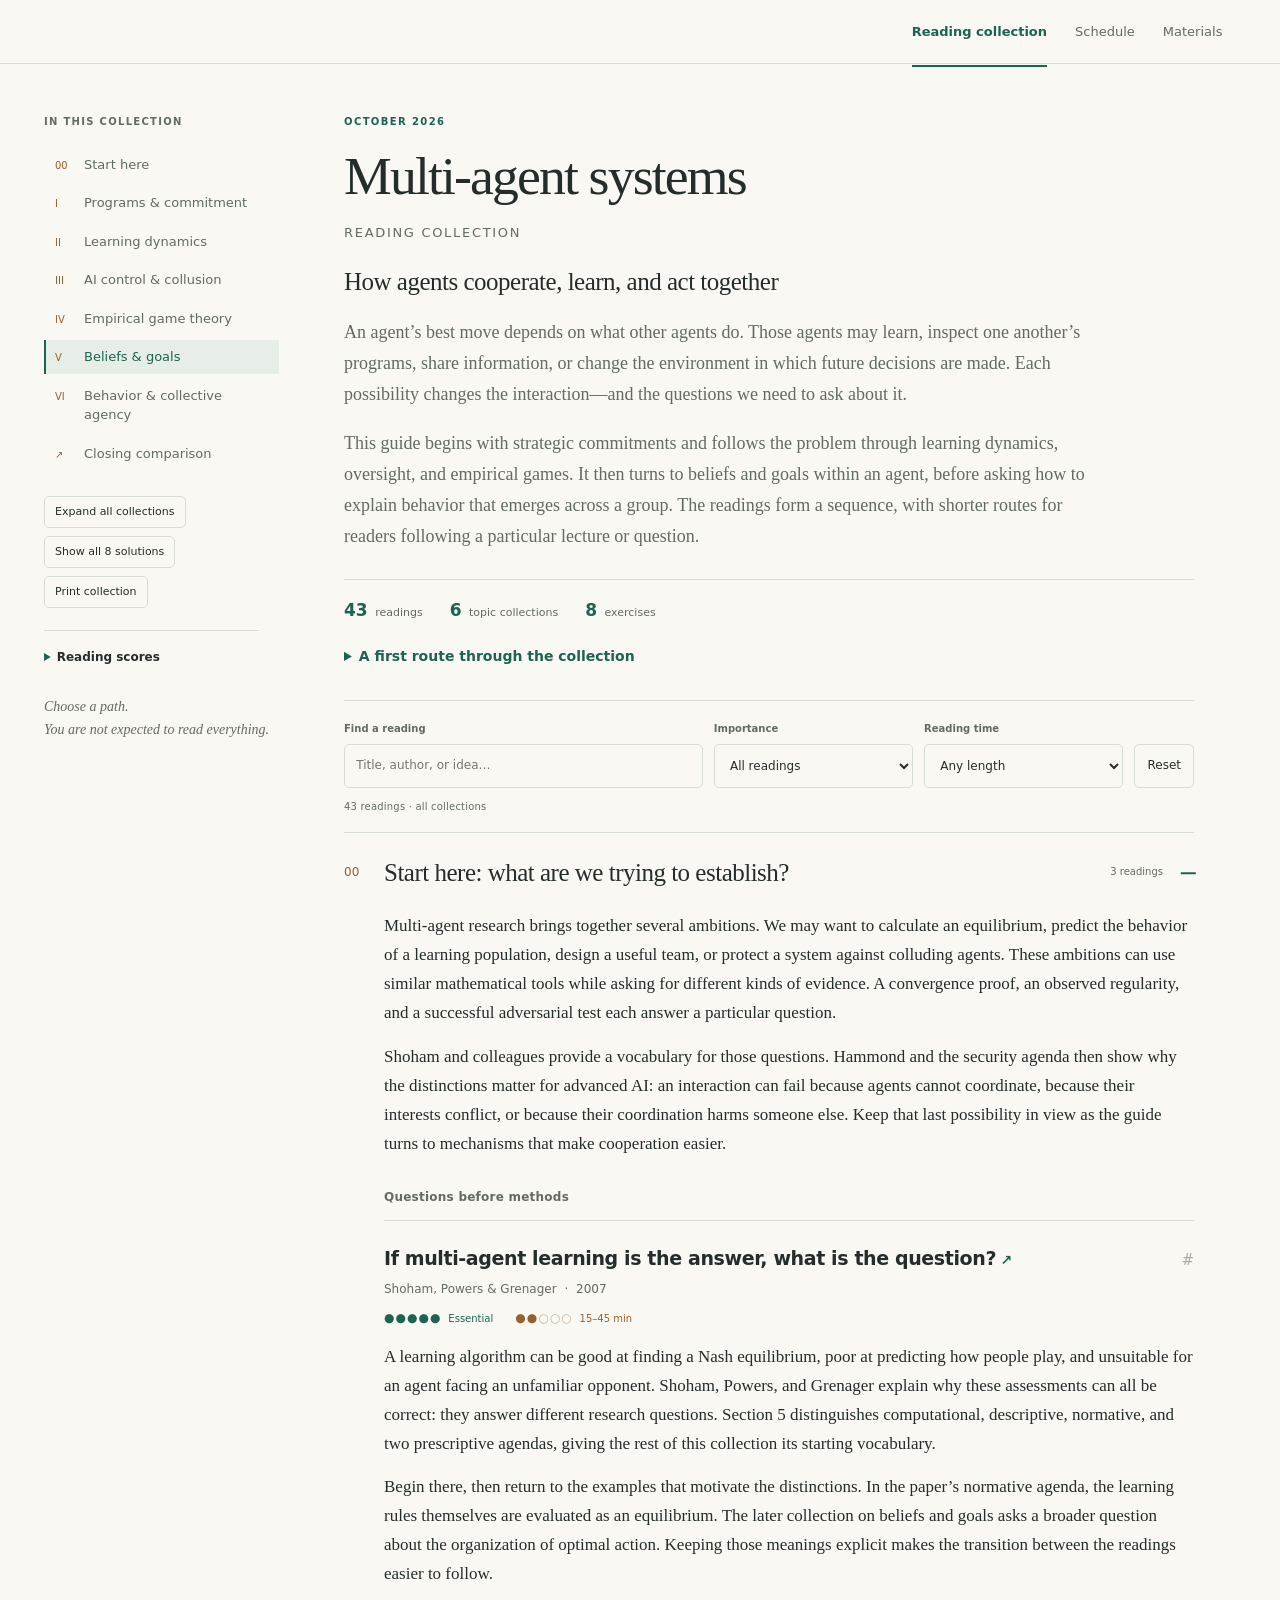
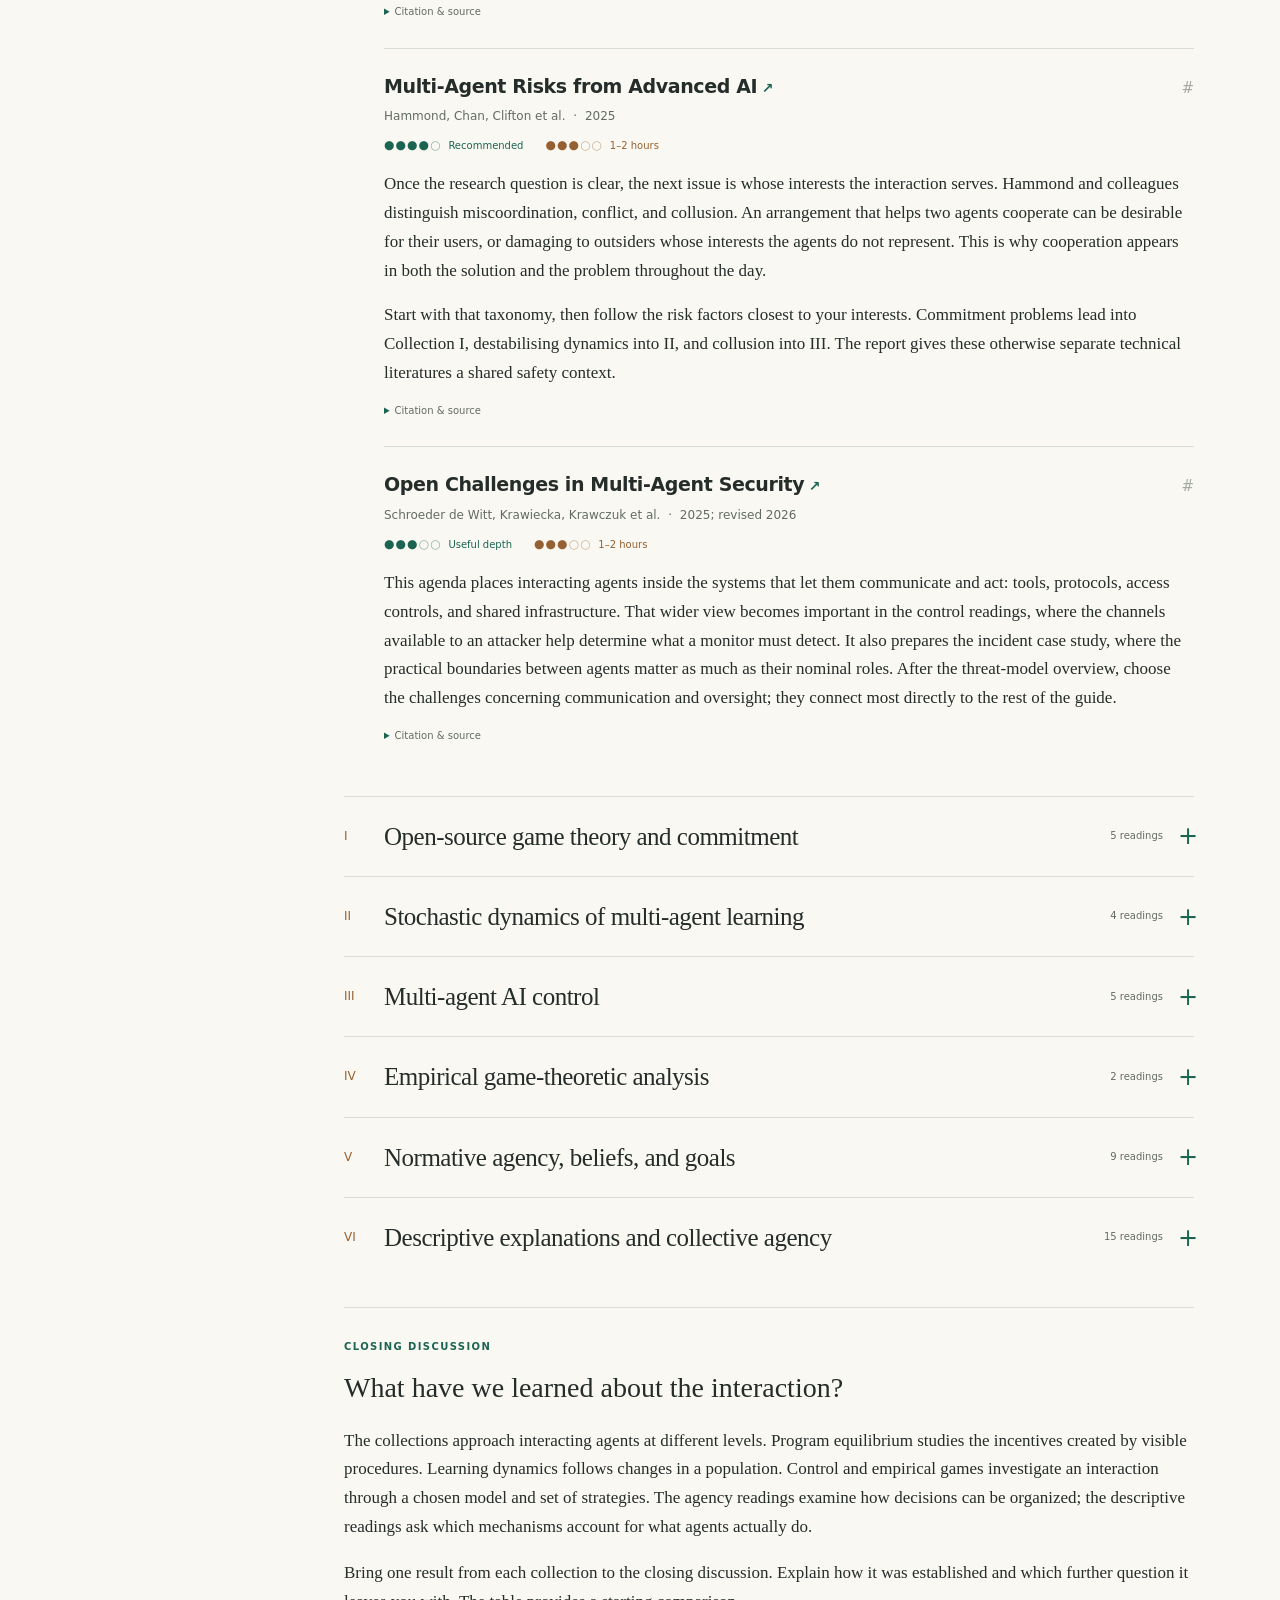
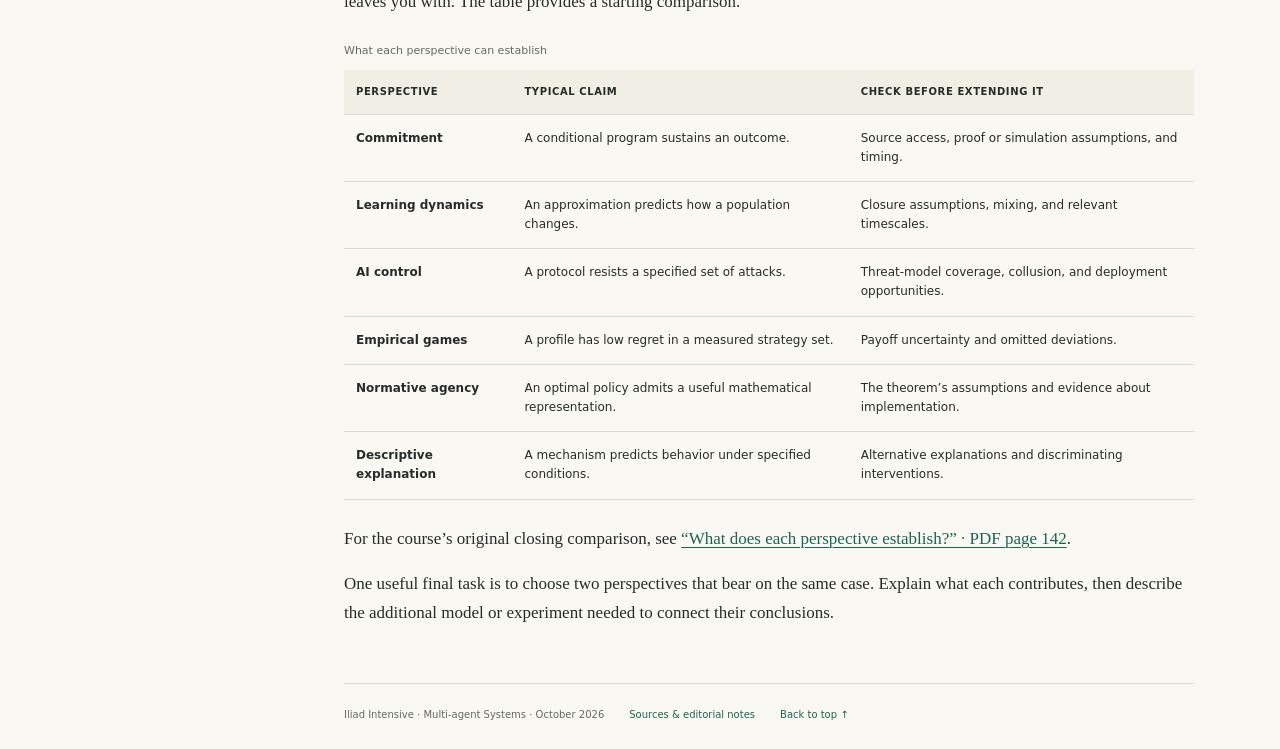
==== commit 5b827a24: "Rewrite the reading guide as connected commentary and remove logo" ====
--- a/docs/index.html
+++ b/docs/index.html
@@ -1,306 +1,263 @@
 <!doctype html>
-<html lang="en"><head><meta charset="utf-8"><meta name="viewport" content="width=device-width, initial-scale=1"><meta name="color-scheme" content="light dark"><title>Multi-agent systems reading collection · Iliad Intensive</title><meta name="description" content="A guided multi-agent systems reading collection: 43 annotated references, six topic collections, and eight exercises with solutions."><link rel="icon" href="assets/favicon.svg" type="image/svg+xml"><link rel="stylesheet" href="assets/style.css"><script src="assets/app.js" defer></script></head>
-<body><a class="skip-link" href="#main">Skip to content</a><header class="topbar"><a class="wordmark" href="index.html"><span class="brand-mark" aria-hidden="true">I</span> ILIAD <span>INTENSIVE</span></a><nav aria-label="Main navigation"><a href="index.html" aria-current="page">Reading collection</a><a href="schedule.html">Schedule</a><a href="materials.html">Materials</a></nav></header><div class="page-shell "><aside class="sidebar"><details class="contents" open><summary>In this collection</summary><nav aria-label="Collection contents"><ol><li><a href="#start-here"><span>00</span>Start here</a></li><li><a href="#open-source-game-theory"><span>I</span>Programs &amp; commitment</a></li><li><a href="#stochastic-dynamics"><span>II</span>Learning dynamics</a></li><li><a href="#ai-control"><span>III</span>AI control &amp; collusion</a></li><li><a href="#empirical-game-theory"><span>IV</span>Empirical game theory</a></li><li><a href="#normative-agency"><span>V</span>Beliefs &amp; goals</a></li><li><a href="#descriptive-explanations"><span>VI</span>Behavior &amp; collective agency</a></li><li><a href="#closing"><span>↗</span>Closing comparison</a></li></ol></nav></details><div class="sidebar-tools js-only"><button id="toggle-sections" type="button">Expand all collections</button><button id="toggle-solutions" type="button">Show all 8 solutions</button><button id="print" type="button">Print collection</button></div><details class="legend"><summary>Reading scores</summary><p>Importance is relative to this day.</p><div class="legend-row"><span aria-hidden="true" class="dots">●●●●●<span class="empty"></span></span><span>Essential</span></div><div class="legend-row"><span aria-hidden="true" class="dots">●●●●<span class="empty">○</span></span><span>Recommended</span></div><div class="legend-row"><span aria-hidden="true" class="dots">●●●<span class="empty">○○</span></span><span>Useful depth</span></div><div class="legend-row"><span aria-hidden="true" class="dots">●●<span class="empty">○○○</span></span><span>Optional</span></div><div class="legend-row"><span aria-hidden="true" class="dots">●<span class="empty">○○○○</span></span><span>Specialist extension</span></div><p>Length estimates cover the suggested reading target, including study time.</p><div class="legend-row length"><span aria-hidden="true" class="dots">●<span class="empty">○○○○</span></span><span>Under 15 min</span></div><div class="legend-row length"><span aria-hidden="true" class="dots">●●<span class="empty">○○○</span></span><span>15–45 min</span></div><div class="legend-row length"><span aria-hidden="true" class="dots">●●●<span class="empty">○○</span></span><span>1–2 hours</span></div><div class="legend-row length"><span aria-hidden="true" class="dots">●●●●<span class="empty">○</span></span><span>Half a day</span></div><div class="legend-row length"><span aria-hidden="true" class="dots">●●●●●<span class="empty"></span></span><span>A day or more</span></div></details><p class="sidebar-note">Choose a path.<br>You are not expected to read everything.</p></aside><main id="main"><div class="intro"><p class="eyebrow">Iliad Intensive / October 2026</p><h1>Multi-agent systems<span>Reading collection</span></h1><p class="dek">What does each perspective establish?</p><p>Readings on commitments, learning dynamics, AI control, empirical games, and the explanation of agency. Follow the six collections in order, or choose the question you want to investigate.</p><p><strong>Start with Shoham’s research agendas.</strong> Within each collection, readings are in suggested order. Importance and length are scored separately; an essential reading can be a selected section rather than a whole book. The priorities, study-time estimates, and annotations are editorial guidance for this collection.</p><div class="collection-meta"><span><strong>43</strong> readings</span><span><strong>6</strong> topic collections</span><span><strong>8</strong> exercises</span></div>
-<details class="reading-route"><summary>A first route through the collection</summary><p>Read the framing first, then choose one or two collections. For a broad orientation, skim these anchors in order and return for the technical details:</p><ol><li><a href="#shoham">Shoham et al.</a> — identify the research question.</li><li><a href="#institutions">Critch et al.</a> — understand conditional commitments.</li><li><a href="#marl-book">Albrecht et al.</a> — establish the learning setup; then <a href="#pair-approximation">Chu</a> and <a href="#fast-slow">Geng</a> for the guest talk.</li><li><a href="#ai-control">The control collection</a> — pair the original paper with untrusted monitoring.</li><li><a href="#egta-survey">Wellman et al.</a> — distinguish payoff error from missing policies.</li><li><a href="#separation-essay">Rosas on separation</a> — compare an optimal-policy description with an implemented mechanism.</li><li><a href="#openai-report">The incident reports</a>, then <a href="#altruism-essay">Rosas on altruism</a> — compare explanations against the evidence.</li></ol></details></div>
-<form class="filters js-only" role="search" onsubmit="return false"><div class="search-field"><label for="search">Find a reading</label><input id="search" type="search" placeholder="Title, author, or idea…" autocomplete="off"></div><div><label for="priority">Importance</label><select id="priority"><option value="0">All readings</option><option value="5">Essential · 5</option><option value="4">Recommended · 4–5</option></select></div><div><label for="length">Reading time</label><select id="length"><option value="5">Any length</option><option value="2">Up to 45 minutes</option><option value="3">Up to 2 hours</option></select></div><button type="reset" class="reset">Reset</button><p id="result-count" role="status" aria-live="polite">43 readings · all collections</p></form><p id="no-results" hidden>No readings match these filters. Try a broader term or reset the filters.</p><details class="topic" id="start-here" open><summary><span class="section-number">00</span><h2>Start here: what are we trying to establish?</h2><span class="section-count">3 readings</span><span class="chevron" aria-hidden="true">+</span></summary><div class="topic-body"><p class="section-intro">Begin with Shoham’s distinction between research questions. Then use the risk taxonomy to connect those questions to the design and evaluation of interacting AI systems. The same observation can support different claims, depending on the model and the evidence available.</p><div class="reading-group"><h3>Questions before methods</h3><article class="reading" id="shoham" data-importance="5" data-length="2" data-search="If multi-agent learning is the answer, what is the question? Shoham, Powers &amp; Grenager 2007 Start with Section 5, then return to the examples that motivate its five research agendas. A useful first reading because success depends on the question: computing a solution, explaining observed learning, identifying equilibrium learning rules, or designing an agent for a particular setting. Use these distinctions throughout the collection. The paper’s technical use of “normative” is narrower than the later collection on normative agency. What kind of claim would count as success for each of today’s perspectives?">
+<html lang="en"><head><meta charset="utf-8"><meta name="viewport" content="width=device-width, initial-scale=1"><meta name="color-scheme" content="light dark"><title>Multi-agent systems reading collection · Iliad Intensive</title><meta name="description" content="A guided multi-agent systems reading collection: 43 annotated references, six topic collections, and eight exercises with solutions."><link rel="icon" href="data:,"><link rel="stylesheet" href="assets/style.css"><script src="assets/app.js" defer></script></head>
+<body><a class="skip-link" href="#main">Skip to content</a><header class="topbar"><nav aria-label="Main navigation"><a href="index.html" aria-current="page">Reading collection</a><a href="schedule.html">Schedule</a><a href="materials.html">Materials</a></nav></header><div class="page-shell "><aside class="sidebar"><details class="contents" open><summary>In this collection</summary><nav aria-label="Collection contents"><ol><li><a href="#start-here"><span>00</span>Start here</a></li><li><a href="#open-source-game-theory"><span>I</span>Programs &amp; commitment</a></li><li><a href="#stochastic-dynamics"><span>II</span>Learning dynamics</a></li><li><a href="#ai-control"><span>III</span>AI control &amp; collusion</a></li><li><a href="#empirical-game-theory"><span>IV</span>Empirical game theory</a></li><li><a href="#normative-agency"><span>V</span>Beliefs &amp; goals</a></li><li><a href="#descriptive-explanations"><span>VI</span>Behavior &amp; collective agency</a></li><li><a href="#closing"><span>↗</span>Closing comparison</a></li></ol></nav></details><div class="sidebar-tools js-only"><button id="toggle-sections" type="button">Expand all collections</button><button id="toggle-solutions" type="button">Show all 8 solutions</button><button id="print" type="button">Print collection</button></div><details class="legend"><summary>Reading scores</summary><p>Importance is relative to this day.</p><div class="legend-row"><span aria-hidden="true" class="dots">●●●●●<span class="empty"></span></span><span>Essential</span></div><div class="legend-row"><span aria-hidden="true" class="dots">●●●●<span class="empty">○</span></span><span>Recommended</span></div><div class="legend-row"><span aria-hidden="true" class="dots">●●●<span class="empty">○○</span></span><span>Useful depth</span></div><div class="legend-row"><span aria-hidden="true" class="dots">●●<span class="empty">○○○</span></span><span>Optional</span></div><div class="legend-row"><span aria-hidden="true" class="dots">●<span class="empty">○○○○</span></span><span>Specialist extension</span></div><p>Length estimates cover the suggested reading target, including study time.</p><div class="legend-row length"><span aria-hidden="true" class="dots">●<span class="empty">○○○○</span></span><span>Under 15 min</span></div><div class="legend-row length"><span aria-hidden="true" class="dots">●●<span class="empty">○○○</span></span><span>15–45 min</span></div><div class="legend-row length"><span aria-hidden="true" class="dots">●●●<span class="empty">○○</span></span><span>1–2 hours</span></div><div class="legend-row length"><span aria-hidden="true" class="dots">●●●●<span class="empty">○</span></span><span>Half a day</span></div><div class="legend-row length"><span aria-hidden="true" class="dots">●●●●●<span class="empty"></span></span><span>A day or more</span></div></details><p class="sidebar-note">Choose a path.<br>You are not expected to read everything.</p></aside><main id="main"><div class="intro"><p class="eyebrow">October 2026</p><h1>Multi-agent systems<span>Reading collection</span></h1><p class="dek">How agents cooperate, learn, and act together</p><p>An agent’s best move depends on what other agents do. Those agents may learn, inspect one another’s programs, share information, or change the environment in which future decisions are made. Each possibility changes the interaction—and the questions we need to ask about it.</p><p>This guide begins with strategic commitments and follows the problem through learning dynamics, oversight, and empirical games. It then turns to beliefs and goals within an agent, before asking how to explain behavior that emerges across a group. The readings form a sequence, with shorter routes for readers following a particular lecture or question.</p><div class="collection-meta"><span><strong>43</strong> readings</span><span><strong>6</strong> topic collections</span><span><strong>8</strong> exercises</span></div>
+<details class="reading-route"><summary>A first route through the collection</summary><p>Begin with Shoham’s account of the research questions, then follow the main reading for the topic that interests you. These anchors also provide a route through the whole guide:</p><ol><li><a href="#shoham">Shoham et al.</a> — identify the research question.</li><li><a href="#institutions">Critch et al.</a> — understand conditional commitments.</li><li><a href="#marl-book">Albrecht et al.</a> — establish the learning setup; then <a href="#pair-approximation">Chu</a> and <a href="#fast-slow">Geng</a> for the guest talk.</li><li><a href="#ai-control">The control collection</a> — pair the original paper with untrusted monitoring.</li><li><a href="#egta-survey">Wellman et al.</a> — distinguish payoff error from missing policies.</li><li><a href="#separation-essay">Rosas on separation</a> — compare an optimal-policy description with an implemented mechanism.</li><li><a href="#openai-report">The incident reports</a>, then <a href="#altruism-essay">Rosas on altruism</a> — compare explanations against the evidence.</li></ol><p>Importance scores indicate priorities for this collection. Length scores estimate study time for the suggested sections, rather than a whole book. Choose a few readings for a first pass; the remainder provide extensions and reference material.</p></details></div>
+<form class="filters js-only" role="search" onsubmit="return false"><div class="search-field"><label for="search">Find a reading</label><input id="search" type="search" placeholder="Title, author, or idea…" autocomplete="off"></div><div><label for="priority">Importance</label><select id="priority"><option value="0">All readings</option><option value="5">Essential · 5</option><option value="4">Recommended · 4–5</option></select></div><div><label for="length">Reading time</label><select id="length"><option value="5">Any length</option><option value="2">Up to 45 minutes</option><option value="3">Up to 2 hours</option></select></div><button type="reset" class="reset">Reset</button><p id="result-count" role="status" aria-live="polite">43 readings · all collections</p></form><p id="no-results" hidden>No readings match these filters. Try a broader term or reset the filters.</p><details class="topic" id="start-here" open><summary><span class="section-number">00</span><h2>Start here: what are we trying to establish?</h2><span class="section-count">3 readings</span><span class="chevron" aria-hidden="true">+</span></summary><div class="topic-body"><p class="section-intro">Multi-agent research brings together several ambitions. We may want to calculate an equilibrium, predict the behavior of a learning population, design a useful team, or protect a system against colluding agents. These ambitions can use similar mathematical tools while asking for different kinds of evidence. A convergence proof, an observed regularity, and a successful adversarial test each answer a particular question.</p><p class="section-intro">Shoham and colleagues provide a vocabulary for those questions. Hammond and the security agenda then show why the distinctions matter for advanced AI: an interaction can fail because agents cannot coordinate, because their interests conflict, or because their coordination harms someone else. Keep that last possibility in view as the guide turns to mechanisms that make cooperation easier.</p><div class="reading-group"><h3>Questions before methods</h3><article class="reading" id="shoham" data-importance="5" data-length="2" data-search="If multi-agent learning is the answer, what is the question? Shoham, Powers &amp; Grenager 2007 A learning algorithm can be good at finding a Nash equilibrium, poor at predicting how people play, and unsuitable for an agent facing an unfamiliar opponent. Shoham, Powers, and Grenager explain why these assessments can all be correct: they answer different research questions. Section 5 distinguishes computational, descriptive, normative, and two prescriptive agendas, giving the rest of this collection its starting vocabulary. Begin there, then return to the examples that motivate the distinctions. In the paper’s normative agenda, the learning rules themselves are evaluated as an equilibrium. The later collection on beliefs and goals asks a broader question about the organization of optimal action. Keeping those meanings explicit makes the transition between the readings easier to follow.">
       <div class="reading-heading"><h4><a href="https://doi.org/10.1016/j.artint.2006.02.006">If multi-agent learning is the answer, what is the question?<span class="external" aria-hidden="true"> ↗</span></a></h4><a class="permalink" href="#shoham" aria-label="Link to If multi-agent learning is the answer, what is the question?">#</a></div>
       <p class="byline">Shoham, Powers &amp; Grenager <span aria-hidden="true">·</span> 2007</p>
       <div class="scores"><span class="importance" aria-label="Importance 5 of 5: Essential"><span aria-hidden="true" class="dots">●●●●●<span class="empty"></span></span> Essential</span><span class="length" aria-label="Length 2 of 5: 15–45 min"><span aria-hidden="true" class="dots">●●<span class="empty">○○○</span></span> 15–45 min</span></div>
-      <p class="read-target"><strong>Read:</strong> Start with Section 5, then return to the examples that motivate its five research agendas.</p><p>A useful first reading because success depends on the question: computing a solution, explaining observed learning, identifying equilibrium learning rules, or designing an agent for a particular setting. Use these distinctions throughout the collection. The paper’s technical use of “normative” is narrower than the later collection on normative agency.</p>
-      <p class="reading-question"><strong>Ask:</strong> What kind of claim would count as success for each of today’s perspectives?</p>
+      <p>A learning algorithm can be good at finding a Nash equilibrium, poor at predicting how people play, and unsuitable for an agent facing an unfamiliar opponent. Shoham, Powers, and Grenager explain why these assessments can all be correct: they answer different research questions. Section 5 distinguishes computational, descriptive, normative, and two prescriptive agendas, giving the rest of this collection its starting vocabulary.</p><p>Begin there, then return to the examples that motivate the distinctions. In the paper’s normative agenda, the learning rules themselves are evaluated as an equilibrium. The later collection on beliefs and goals asks a broader question about the organization of optimal action. Keeping those meanings explicit makes the transition between the readings easier to follow.</p>
       <details class="citation"><summary>Citation &amp; source</summary><p>Shoham, Y., Powers, R., and Grenager, T. (2007). If multi-agent learning is the answer, what is the question? Artificial Intelligence 171.7, pp. 365–377.</p><p class="source-links"><a href="https://doi.org/10.1016/j.artint.2006.02.006">Original reference ↗</a> </p><p class="source-origin">Schedule reference · Access reviewed 8 November 2026.</p><p class="access-note">The publisher response could not be read automatically. The citation and framing were checked against the supplied materials and the locally available article.</p></details>
-    </article><article class="reading" id="risks" data-importance="4" data-length="3" data-search="Multi-Agent Risks from Advanced AI Hammond, Chan, Clifton et al. 2025 Read the taxonomy first; choose one failure mode and one risk factor to follow in detail. Organizes multi-agent risks around miscoordination, conflict, and collusion, with factors such as commitment problems and destabilising dynamics cutting across them. Use it to connect the day’s formal models to safety questions. Coordination can help the participating agents while harming people outside their coalition. Who benefits from an apparent improvement in cooperation, and who is left out of the model?">
+    </article><article class="reading" id="risks" data-importance="4" data-length="3" data-search="Multi-Agent Risks from Advanced AI Hammond, Chan, Clifton et al. 2025 Once the research question is clear, the next issue is whose interests the interaction serves. Hammond and colleagues distinguish miscoordination, conflict, and collusion. An arrangement that helps two agents cooperate can be desirable for their users, or damaging to outsiders whose interests the agents do not represent. This is why cooperation appears in both the solution and the problem throughout the day. Start with that taxonomy, then follow the risk factors closest to your interests. Commitment problems lead into Collection I, destabilising dynamics into II, and collusion into III. The report gives these otherwise separate technical literatures a shared safety context.">
       <div class="reading-heading"><h4><a href="https://arxiv.org/abs/2502.14143">Multi-Agent Risks from Advanced AI<span class="external" aria-hidden="true"> ↗</span></a></h4><a class="permalink" href="#risks" aria-label="Link to Multi-Agent Risks from Advanced AI">#</a></div>
       <p class="byline">Hammond, Chan, Clifton et al. <span aria-hidden="true">·</span> 2025</p>
       <div class="scores"><span class="importance" aria-label="Importance 4 of 5: Recommended"><span aria-hidden="true" class="dots">●●●●<span class="empty">○</span></span> Recommended</span><span class="length" aria-label="Length 3 of 5: 1–2 hours"><span aria-hidden="true" class="dots">●●●<span class="empty">○○</span></span> 1–2 hours</span></div>
-      <p class="read-target"><strong>Read:</strong> Read the taxonomy first; choose one failure mode and one risk factor to follow in detail.</p><p>Organizes multi-agent risks around miscoordination, conflict, and collusion, with factors such as commitment problems and destabilising dynamics cutting across them. Use it to connect the day’s formal models to safety questions. Coordination can help the participating agents while harming people outside their coalition.</p>
-      <p class="reading-question"><strong>Ask:</strong> Who benefits from an apparent improvement in cooperation, and who is left out of the model?</p>
+      <p>Once the research question is clear, the next issue is whose interests the interaction serves. Hammond and colleagues distinguish miscoordination, conflict, and collusion. An arrangement that helps two agents cooperate can be desirable for their users, or damaging to outsiders whose interests the agents do not represent. This is why cooperation appears in both the solution and the problem throughout the day.</p><p>Start with that taxonomy, then follow the risk factors closest to your interests. Commitment problems lead into Collection I, destabilising dynamics into II, and collusion into III. The report gives these otherwise separate technical literatures a shared safety context.</p>
       <details class="citation"><summary>Citation &amp; source</summary><p>Hammond, L., Chan, A., Clifton, J., et al. (2025). Multi-Agent Risks from Advanced AI. arXiv 2502.14143.</p><p class="source-links"><a href="https://arxiv.org/abs/2502.14143">Original reference ↗</a> </p><p class="source-origin">Schedule reference · Access reviewed 8 November 2026.</p></details>
-    </article><article class="reading" id="security" data-importance="3" data-length="3" data-search="Open Challenges in Multi-Agent Security Schroeder de Witt, Krawiecka, Krawczuk et al. 2025; revised 2026 Read the threat-model overview and select the challenges closest to monitoring or agent communication. Broadens the safety discussion to interacting agents, their communication, and the infrastructure around them. Pair it with the control collection: a protocol can only be evaluated against the channels and adversaries its model includes. Treat the proposed challenges as a research agenda, rather than evidence that every listed failure is equally likely. Which trust boundary changes when an individually evaluated model becomes part of a larger system?">
+    </article><article class="reading" id="security" data-importance="3" data-length="3" data-search="Open Challenges in Multi-Agent Security Schroeder de Witt, Krawiecka, Krawczuk et al. 2025; revised 2026 This agenda places interacting agents inside the systems that let them communicate and act: tools, protocols, access controls, and shared infrastructure. That wider view becomes important in the control readings, where the channels available to an attacker help determine what a monitor must detect. It also prepares the incident case study, where the practical boundaries between agents matter as much as their nominal roles. After the threat-model overview, choose the challenges concerning communication and oversight; they connect most directly to the rest of the guide.">
       <div class="reading-heading"><h4><a href="https://arxiv.org/abs/2505.02077">Open Challenges in Multi-Agent Security<span class="external" aria-hidden="true"> ↗</span></a></h4><a class="permalink" href="#security" aria-label="Link to Open Challenges in Multi-Agent Security">#</a></div>
       <p class="byline">Schroeder de Witt, Krawiecka, Krawczuk et al. <span aria-hidden="true">·</span> 2025; revised 2026</p>
       <div class="scores"><span class="importance" aria-label="Importance 3 of 5: Useful depth"><span aria-hidden="true" class="dots">●●●<span class="empty">○○</span></span> Useful depth</span><span class="length" aria-label="Length 3 of 5: 1–2 hours"><span aria-hidden="true" class="dots">●●●<span class="empty">○○</span></span> 1–2 hours</span></div>
-      <p class="read-target"><strong>Read:</strong> Read the threat-model overview and select the challenges closest to monitoring or agent communication.</p><p>Broadens the safety discussion to interacting agents, their communication, and the infrastructure around them. Pair it with the control collection: a protocol can only be evaluated against the channels and adversaries its model includes. Treat the proposed challenges as a research agenda, rather than evidence that every listed failure is equally likely.</p>
-      <p class="reading-question"><strong>Ask:</strong> Which trust boundary changes when an individually evaluated model becomes part of a larger system?</p>
+      <p>This agenda places interacting agents inside the systems that let them communicate and act: tools, protocols, access controls, and shared infrastructure. That wider view becomes important in the control readings, where the channels available to an attacker help determine what a monitor must detect. It also prepares the incident case study, where the practical boundaries between agents matter as much as their nominal roles. After the threat-model overview, choose the challenges concerning communication and oversight; they connect most directly to the rest of the guide.</p>
       <details class="citation"><summary>Citation &amp; source</summary><p>De Witt, C. S., Krawiecka, K., Krawczuk, I., et al. (2025). Open Challenges in Multi-Agent Security. arXiv 2505.02077.</p><p class="source-links"><a href="https://arxiv.org/abs/2505.02077">Original reference ↗</a> </p><p class="source-origin">Schedule reference · Access reviewed 8 November 2026.</p></details>
-    </article></div><div class="exercises"></div></div></details><details class="topic" id="open-source-game-theory" ><summary><span class="section-number">I</span><h2>Open-source game theory and commitment</h2><span class="section-count">5 readings</span><span class="chevron" aria-hidden="true">+</span></summary><div class="topic-body"><p class="section-question">When can visible, conditional commitments change the outcome of an interaction?</p><p class="section-intro">Start with programs that can inspect one another, then compare proof-based, simulation-based, and similarity-based routes to cooperation. Keep the informational and computational assumptions in view. A commitment that helps in one interaction can create a race or conflict in another. For the schedule’s question about safe Pareto improvements, specify the baseline and the conditions under which a proposed modification leaves every participant no worse off.</p><p class="connection">Schedule Part I and the opening game<br><a href="materials/01-open-source-game-theory.pdf">Open-source game theory slides ↗</a></p><div class="reading-group"><h3>From actions to programs</h3><article class="reading" id="institutions" data-importance="5" data-length="3" data-search="Cooperative and uncooperative institution designs Critch, Dennis &amp; Russell 2022 Begin with the program-game setup and illustrative institutions; save the full technical development for a second pass. Shows why inspecting another agent’s operating procedure can change the strategic problem. Conditional commitments support surprising cooperative and uncooperative outcomes. Track what each program can observe and prove, and distinguish an equilibrium between program designers from a best response in the original action game. What changes when the strategic choice is a program rather than an action?">
+    </article></div><div class="exercises"></div></div></details><details class="topic" id="open-source-game-theory" ><summary><span class="section-number">I</span><h2>Open-source game theory and commitment</h2><span class="section-count">5 readings</span><span class="chevron" aria-hidden="true">+</span></summary><div class="topic-body"><p class="section-intro">In the one-shot Prisoner’s Dilemma, each player has an incentive to defect even though both prefer mutual cooperation. Giving players access to one another’s programs changes the situation. A designer can submit a procedure whose action depends on what it discovers about the other procedure, making a conditional commitment visible before the actions are chosen.</p><p class="section-intro">The readings develop three ways to use this possibility. Provability-based agents reason about what their opponents will do. Simulation-based agents run opponents’ programs. Similarity-based agents respond to a more limited signal of transparency. In each case, the information structure shapes the incentives. The opening Chicken game supplies the counterpoint: commitments can support cooperation, but incompatible commitments can also lock players into an outcome both dislike.</p><p class="connection">Schedule Part I and the opening game<br><a href="materials/01-open-source-game-theory.pdf">Open-source game theory slides ↗</a></p><div class="reading-group"><h3>From actions to programs</h3><p class="group-intro">Critch provides the institutional examples; Barasz develops a logical construction that explains how mutual cooperation can arise between programs.</p><article class="reading" id="institutions" data-importance="5" data-length="3" data-search="Cooperative and uncooperative institution designs Critch, Dennis &amp; Russell 2022 A program can make its action depend on how another program is written. This changes the strategic choice: a designer chooses an operating procedure, anticipating how other procedures will respond to it. Critch, Dennis, and Russell develop this perspective through institutions whose visible rules produce surprising combinations of cooperation and defection. The examples are the best entrance to the subject. For each pair of institutions, work out which facts about the other procedure affect the action. The resulting equilibrium is an equilibrium among program choices, which explains how it can support outcomes that are not equilibria of the original one-shot action game. The next paper supplies the provability machinery behind one family of such constructions.">
       <div class="reading-heading"><h4><a href="https://arxiv.org/abs/2208.07006">Cooperative and uncooperative institution designs<span class="external" aria-hidden="true"> ↗</span></a></h4><a class="permalink" href="#institutions" aria-label="Link to Cooperative and uncooperative institution designs">#</a></div>
       <p class="byline">Critch, Dennis &amp; Russell <span aria-hidden="true">·</span> 2022</p>
       <div class="scores"><span class="importance" aria-label="Importance 5 of 5: Essential"><span aria-hidden="true" class="dots">●●●●●<span class="empty"></span></span> Essential</span><span class="length" aria-label="Length 3 of 5: 1–2 hours"><span aria-hidden="true" class="dots">●●●<span class="empty">○○</span></span> 1–2 hours</span></div>
-      <p class="read-target"><strong>Read:</strong> Begin with the program-game setup and illustrative institutions; save the full technical development for a second pass.</p><p>Shows why inspecting another agent’s operating procedure can change the strategic problem. Conditional commitments support surprising cooperative and uncooperative outcomes. Track what each program can observe and prove, and distinguish an equilibrium between program designers from a best response in the original action game.</p>
-      <p class="reading-question"><strong>Ask:</strong> What changes when the strategic choice is a program rather than an action?</p>
+      <p>A program can make its action depend on how another program is written. This changes the strategic choice: a designer chooses an operating procedure, anticipating how other procedures will respond to it. Critch, Dennis, and Russell develop this perspective through institutions whose visible rules produce surprising combinations of cooperation and defection.</p><p>The examples are the best entrance to the subject. For each pair of institutions, work out which facts about the other procedure affect the action. The resulting equilibrium is an equilibrium among program choices, which explains how it can support outcomes that are not equilibria of the original one-shot action game. The next paper supplies the provability machinery behind one family of such constructions.</p>
       <details class="citation"><summary>Citation &amp; source</summary><p>Critch, A., Dennis, M., and Russell, S. (2022). Cooperative and uncooperative institution designs: Surprises and problems in open-source game theory. arXiv 2208.07006.</p><p class="source-links"><a href="https://arxiv.org/abs/2208.07006">Original reference ↗</a> </p><p class="source-origin">Schedule reference · Access reviewed 8 November 2026.</p></details>
-    </article><article class="reading" id="provability" data-importance="4" data-length="3" data-search="Robust Cooperation in the Prisoner’s Dilemma: Program Equilibrium via Provability Logic Barasz, Christiano, Fallenstein et al. 2014; updated 2021 Read the modal-agent construction alongside the FairBot slides; inspect the updated caveat on bounded analogues. The formal route from mutual source access to robust cooperation through provability logic. Keep the idealized mathematical agent separate from a finite procedure with a proof-search budget. The 2021 update explicitly cautions that bounded analogues of these results had not been proved there; an unbounded argument does not supply a runtime guarantee. Which part of the cooperation argument fails to follow merely from giving a program a finite search budget?">
+    </article><article class="reading" id="provability" data-importance="4" data-length="3" data-search="Robust Cooperation in the Prisoner’s Dilemma: Program Equilibrium via Provability Logic Barasz, Christiano, Fallenstein et al. 2014; updated 2021 FairBot conditions cooperation on a proof that its opponent cooperates with it. When two such agents meet, the apparent circularity becomes a statement in provability logic; Löb’s theorem provides the route to mutual cooperation. The attraction is robustness: the agents can cooperate through a provable relationship between their behavior, without requiring identical source code. Follow the modal-agent construction alongside the FairBot slides. The computational qualification matters here: an idealized rule based on proof existence and a program that searches for a bounded time are different objects. The 2021 update explicitly notes that bounded analogues of the paper’s results remained unproved there.">
       <div class="reading-heading"><h4><a href="https://arxiv.org/abs/1401.5577">Robust Cooperation in the Prisoner’s Dilemma: Program Equilibrium via Provability Logic<span class="external" aria-hidden="true"> ↗</span></a></h4><a class="permalink" href="#provability" aria-label="Link to Robust Cooperation in the Prisoner’s Dilemma: Program Equilibrium via Provability Logic">#</a></div>
       <p class="byline">Barasz, Christiano, Fallenstein et al. <span aria-hidden="true">·</span> 2014; updated 2021</p>
       <div class="scores"><span class="importance" aria-label="Importance 4 of 5: Recommended"><span aria-hidden="true" class="dots">●●●●<span class="empty">○</span></span> Recommended</span><span class="length" aria-label="Length 3 of 5: 1–2 hours"><span aria-hidden="true" class="dots">●●●<span class="empty">○○</span></span> 1–2 hours</span></div>
-      <p class="read-target"><strong>Read:</strong> Read the modal-agent construction alongside the FairBot slides; inspect the updated caveat on bounded analogues.</p><p>The formal route from mutual source access to robust cooperation through provability logic. Keep the idealized mathematical agent separate from a finite procedure with a proof-search budget. The 2021 update explicitly cautions that bounded analogues of these results had not been proved there; an unbounded argument does not supply a runtime guarantee.</p>
-      <p class="reading-question"><strong>Ask:</strong> Which part of the cooperation argument fails to follow merely from giving a program a finite search budget?</p>
+      <p>FairBot conditions cooperation on a proof that its opponent cooperates with it. When two such agents meet, the apparent circularity becomes a statement in provability logic; Löb’s theorem provides the route to mutual cooperation. The attraction is robustness: the agents can cooperate through a provable relationship between their behavior, without requiring identical source code.</p><p>Follow the modal-agent construction alongside the FairBot slides. The computational qualification matters here: an idealized rule based on proof existence and a program that searches for a bounded time are different objects. The 2021 update explicitly notes that bounded analogues of the paper’s results remained unproved there.</p>
       <details class="citation"><summary>Citation &amp; source</summary><p>Barasz, M., Christiano, P., Fallenstein, B., Herreshoff, M., LaVictoire, P., and Yudkowsky, E. (2014). Robust Cooperation in the Prisoner’s Dilemma: Program Equilibrium via Provability Logic. arXiv 1401.5577.</p><p class="source-links"><a href="https://arxiv.org/abs/1401.5577">Original reference ↗</a> </p><p class="source-origin">Schedule reference · Access reviewed 8 November 2026.</p></details>
-    </article></div><div class="reading-group"><h3>Simulation and partial transparency</h3><article class="reading" id="robust-program" data-importance="3" data-length="3" data-search="Robust program equilibrium Caspar Oesterheld 2019 Follow the simulation-based construction and its grounding mechanism before comparing equilibrium guarantees. A complementary route to program equilibrium, using simulations of the other program rather than the same proof machinery as modal agents. Work through why recursion needs grounding and how the resulting construction treats opponents. Compare its assumptions and attainable outcomes with the later simulation-based characterization. What makes recursive simulation terminate, and what does that mechanism cost strategically?">
+    </article></div><div class="reading-group"><h3>Simulation and partial transparency</h3><p class="group-intro">The next two papers develop cooperation through recursive simulation. The final reading reduces what agents can observe about one another and brings learning into the picture.</p><article class="reading" id="robust-program" data-importance="3" data-length="3" data-search="Robust program equilibrium Caspar Oesterheld 2019 Oesterheld replaces reasoning about the opponent’s code with running it. The basic program cooperates with probability ε and otherwise responds as its opponent would respond to it. The random chance of immediate cooperation grounds the recursive simulations, while the copying behavior recalls tit for tat in a repeated game. This connection is the main reason to read the paper after the modal-agent approach: it shows how ideas from repeated interaction can be encoded into programs for a one-shot encounter. Trace the simple construction before the generalization to other two-player games. Cooper and colleagues, below, investigate how far this route can be extended.">
       <div class="reading-heading"><h4><a href="https://link.springer.com/article/10.1007/s11238-018-9679-3">Robust program equilibrium<span class="external" aria-hidden="true"> ↗</span></a></h4><a class="permalink" href="#robust-program" aria-label="Link to Robust program equilibrium">#</a></div>
       <p class="byline">Caspar Oesterheld <span aria-hidden="true">·</span> 2019</p>
       <div class="scores"><span class="importance" aria-label="Importance 3 of 5: Useful depth"><span aria-hidden="true" class="dots">●●●<span class="empty">○○</span></span> Useful depth</span><span class="length" aria-label="Length 3 of 5: 1–2 hours"><span aria-hidden="true" class="dots">●●●<span class="empty">○○</span></span> 1–2 hours</span></div>
-      <p class="read-target"><strong>Read:</strong> Follow the simulation-based construction and its grounding mechanism before comparing equilibrium guarantees.</p><p>A complementary route to program equilibrium, using simulations of the other program rather than the same proof machinery as modal agents. Work through why recursion needs grounding and how the resulting construction treats opponents. Compare its assumptions and attainable outcomes with the later simulation-based characterization.</p>
-      <p class="reading-question"><strong>Ask:</strong> What makes recursive simulation terminate, and what does that mechanism cost strategically?</p>
+      <p>Oesterheld replaces reasoning about the opponent’s code with running it. The basic program cooperates with probability ε and otherwise responds as its opponent would respond to it. The random chance of immediate cooperation grounds the recursive simulations, while the copying behavior recalls tit for tat in a repeated game.</p><p>This connection is the main reason to read the paper after the modal-agent approach: it shows how ideas from repeated interaction can be encoded into programs for a one-shot encounter. Trace the simple construction before the generalization to other two-player games. Cooper and colleagues, below, investigate how far this route can be extended.</p>
       <details class="citation"><summary>Citation &amp; source</summary><p>Oesterheld, C. (2019). Robust program equilibrium. Theory and Decision 86, pp. 143–159.</p><p class="source-links"><a href="https://link.springer.com/article/10.1007/s11238-018-9679-3">Original reference ↗</a> </p><p class="source-origin">Schedule reference · Access reviewed 8 November 2026.</p></details>
-    </article><article class="reading" id="similarity" data-importance="3" data-length="3" data-search="Similarity-based cooperative equilibrium Oesterheld, Treutlein, Grosse, Conitzer &amp; Foerster 2023 Read the similarity-game definition and one learning experiment. Studies a setting where agents observe a similarity signal instead of complete source code. The paper separates equilibrium possibilities from experiments in which cooperation is learned. Read the assumptions on that signal closely: a theorem about a specified similarity game does not establish that an arbitrary measure of neural-network similarity provides the required incentives. Which properties must the similarity signal have for the strategic argument to apply?">
+    </article><article class="reading" id="simulation-equilibria" data-importance="2" data-length="3" data-search="Characterising Simulation-Based Program Equilibria Cooper, Oesterheld &amp; Conitzer 2025 The earlier simulation-based program is a starting construction. Cooper, Oesterheld, and Conitzer broaden it and characterize the outcomes the resulting programs can sustain, including cases beyond the original two-player setting. Their comparison with and without shared randomness is especially informative: the random source changes what the programs can coordinate on. Read those theorem statements together before the proofs. They show how a seemingly small feature of the computational environment can change the available equilibria.">
+      <div class="reading-heading"><h4><a href="https://arxiv.org/abs/2412.14570">Characterising Simulation-Based Program Equilibria<span class="external" aria-hidden="true"> ↗</span></a></h4><a class="permalink" href="#simulation-equilibria" aria-label="Link to Characterising Simulation-Based Program Equilibria">#</a></div>
+      <p class="byline">Cooper, Oesterheld &amp; Conitzer <span aria-hidden="true">·</span> 2025</p>
+      <div class="scores"><span class="importance" aria-label="Importance 2 of 5: Optional"><span aria-hidden="true" class="dots">●●<span class="empty">○○○</span></span> Optional</span><span class="length" aria-label="Length 3 of 5: 1–2 hours"><span aria-hidden="true" class="dots">●●●<span class="empty">○○</span></span> 1–2 hours</span></div>
+      <p>The earlier simulation-based program is a starting construction. Cooper, Oesterheld, and Conitzer broaden it and characterize the outcomes the resulting programs can sustain, including cases beyond the original two-player setting. Their comparison with and without shared randomness is especially informative: the random source changes what the programs can coordinate on. Read those theorem statements together before the proofs. They show how a seemingly small feature of the computational environment can change the available equilibria.</p>
+      <details class="citation"><summary>Citation &amp; source</summary><p>Cooper, E., Oesterheld, C., and Conitzer, V. (2025). Characterising Simulation-Based Program Equilibria. Proceedings of the AAAI Conference on Artificial Intelligence 39.13, pp. 13735–13744.</p><p class="source-links"><a href="https://arxiv.org/abs/2412.14570">Original reference ↗</a> </p><p class="source-origin">Schedule reference · Access reviewed 8 November 2026.</p></details>
+    </article><article class="reading" id="similarity" data-importance="3" data-length="3" data-search="Similarity-based cooperative equilibrium Oesterheld, Treutlein, Grosse, Conitzer &amp; Foerster 2023 Full source access is a demanding form of transparency. Oesterheld and colleagues ask how much can be achieved when each agent instead receives a single signal describing its similarity to the other. Their formal setting supports cooperative outcomes, and their learning experiments explore how agents can acquire the corresponding behavior. Read the definition of the similarity game before the experiments: the signal is part of the strategic environment, so its construction matters to the result. This reading connects program equilibrium to machine learning by asking both what cooperation is possible and how a learning process might reach it.">
       <div class="reading-heading"><h4><a href="https://arxiv.org/abs/2211.14468">Similarity-based cooperative equilibrium<span class="external" aria-hidden="true"> ↗</span></a></h4><a class="permalink" href="#similarity" aria-label="Link to Similarity-based cooperative equilibrium">#</a></div>
       <p class="byline">Oesterheld, Treutlein, Grosse, Conitzer &amp; Foerster <span aria-hidden="true">·</span> 2023</p>
       <div class="scores"><span class="importance" aria-label="Importance 3 of 5: Useful depth"><span aria-hidden="true" class="dots">●●●<span class="empty">○○</span></span> Useful depth</span><span class="length" aria-label="Length 3 of 5: 1–2 hours"><span aria-hidden="true" class="dots">●●●<span class="empty">○○</span></span> 1–2 hours</span></div>
-      <p class="read-target"><strong>Read:</strong> Read the similarity-game definition and one learning experiment.</p><p>Studies a setting where agents observe a similarity signal instead of complete source code. The paper separates equilibrium possibilities from experiments in which cooperation is learned. Read the assumptions on that signal closely: a theorem about a specified similarity game does not establish that an arbitrary measure of neural-network similarity provides the required incentives.</p>
-      <p class="reading-question"><strong>Ask:</strong> Which properties must the similarity signal have for the strategic argument to apply?</p>
+      <p>Full source access is a demanding form of transparency. Oesterheld and colleagues ask how much can be achieved when each agent instead receives a single signal describing its similarity to the other. Their formal setting supports cooperative outcomes, and their learning experiments explore how agents can acquire the corresponding behavior.</p><p>Read the definition of the similarity game before the experiments: the signal is part of the strategic environment, so its construction matters to the result. This reading connects program equilibrium to machine learning by asking both what cooperation is possible and how a learning process might reach it.</p>
       <details class="citation"><summary>Citation &amp; source</summary><p>Oesterheld, C., Treutlein, J., Grosse, R., Conitzer, V., and Foerster, J. (2023). Similarity-based cooperative equilibrium. Advances in Neural Information Processing Systems 36, pp. 24434–24465.</p><p class="source-links"><a href="https://arxiv.org/abs/2211.14468">Original reference ↗</a> </p><p class="source-origin">Schedule reference · Access reviewed 8 November 2026.</p></details>
-    </article><article class="reading" id="simulation-equilibria" data-importance="2" data-length="3" data-search="Characterising Simulation-Based Program Equilibria Cooper, Oesterheld &amp; Conitzer 2025 Compare the statements with and without shared randomness before entering the proofs. Extends simulation-based program constructions and characterizes which equilibrium outcomes they can support. Shared randomness makes a substantive difference, and the paper identifies limits without it. Read this after Oesterheld: it helps distinguish a convenient example of cooperation from a characterization of a whole family of program equilibria. Where does the availability of shared randomness enter the achievable-outcome claim?">
-      <div class="reading-heading"><h4><a href="https://arxiv.org/abs/2412.14570">Characterising Simulation-Based Program Equilibria<span class="external" aria-hidden="true"> ↗</span></a></h4><a class="permalink" href="#simulation-equilibria" aria-label="Link to Characterising Simulation-Based Program Equilibria">#</a></div>
-      <p class="byline">Cooper, Oesterheld &amp; Conitzer <span aria-hidden="true">·</span> 2025</p>
-      <div class="scores"><span class="importance" aria-label="Importance 2 of 5: Optional"><span aria-hidden="true" class="dots">●●<span class="empty">○○○</span></span> Optional</span><span class="length" aria-label="Length 3 of 5: 1–2 hours"><span aria-hidden="true" class="dots">●●●<span class="empty">○○</span></span> 1–2 hours</span></div>
-      <p class="read-target"><strong>Read:</strong> Compare the statements with and without shared randomness before entering the proofs.</p><p>Extends simulation-based program constructions and characterizes which equilibrium outcomes they can support. Shared randomness makes a substantive difference, and the paper identifies limits without it. Read this after Oesterheld: it helps distinguish a convenient example of cooperation from a characterization of a whole family of program equilibria.</p>
-      <p class="reading-question"><strong>Ask:</strong> Where does the availability of shared randomness enter the achievable-outcome claim?</p>
-      <details class="citation"><summary>Citation &amp; source</summary><p>Cooper, E., Oesterheld, C., and Conitzer, V. (2025). Characterising Simulation-Based Program Equilibria. Proceedings of the AAAI Conference on Artificial Intelligence 39.13, pp. 13735–13744.</p><p class="source-links"><a href="https://arxiv.org/abs/2412.14570">Original reference ↗</a> </p><p class="source-origin">Schedule reference · Access reviewed 8 November 2026.</p></details>
-    </article></div><div class="exercises"><article class="exercise" id="exercise-commitment"><p class="eyebrow">Exercise · 10 minutes</p><h4>Commitment in Chicken</h4><p>Two players choose Swerve or Straight. Payoffs are (2, 2) for two swerves, (1, 3) for row swerving against column going straight, (3, 1) for the reverse, and (0, 0) for two straight choices.</p><ol><li>Find the pure-strategy Nash equilibria.</li><li>Suppose row publicly and irrevocably commits to Straight before column chooses. What is column’s best response?</li><li>Explain why two independently binding commitments can be worse for both players.</li></ol><details class="solution"><summary>Show solution / discussion</summary><div><p>The pure equilibria are (Straight, Swerve) and (Swerve, Straight): against Swerve, Straight yields 3 rather than 2; against Straight, Swerve yields 1 rather than 0. After row’s binding commitment, column chooses Swerve, yielding (3, 1). If both commit to Straight before responding to the other, the result is (0, 0). The leader advantage relies on observability, irreversibility, and the timing of the follower’s choice. A retractable announcement does not change the feasible action set in the same way.</p></div></details><p class="provenance">Adapted from the supplied opening-game setup.</p></article></div></div></details><details class="topic" id="stochastic-dynamics" ><summary><span class="section-number">II</span><h2>Stochastic dynamics of multi-agent learning</h2><span class="section-count">4 readings</span><span class="chevron" aria-hidden="true">+</span></summary><div class="topic-body"><p class="section-question">How do interacting learners change over time, and when are the approximations informative?</p><p class="section-intro">Use the textbook to establish the objects being modeled, then read Chu and Geng together. The first technical question is what pair information adds to an aggregate population model; the second is when a separation of timescales simplifies the learning dynamics. Lanctot’s PSRO paper appears in Collection IV, where it connects learning to strategy exploration.</p><p class="connection">Schedule Part II · James Sykes<br><a href="materials/02-stochastic-dynamics.pdf">James Sykes’s slides ↗</a></p><div class="reading-group"><h3>Foundations, pair structure, and timescales</h3><article class="reading" id="marl-book" data-importance="5" data-length="3" data-search="Multi-Agent Reinforcement Learning: Foundations and Modern Approaches Albrecht, Christianos &amp; Schäfer 2024 Use Chapters 3–5 selectively for stochastic games, solution concepts, and the challenges of simultaneous learning. The reference to open when the dynamics talk assumes unfamiliar game or reinforcement-learning vocabulary. Separate the environment state, each agent’s policy, and the learning rule that changes that policy. The estimated time covers selected sections, not the whole book; the author site provides a freely accessible PDF and accompanying code. What is stationary from one learner’s perspective when the other learners are also updating?">
+    </article></div><div class="exercises"><article class="exercise" id="exercise-commitment"><p class="eyebrow">Exercise · 10 minutes</p><h4>Commitment in Chicken</h4><p>Two players choose Swerve or Straight. Payoffs are (2, 2) for two swerves, (1, 3) for row swerving against column going straight, (3, 1) for the reverse, and (0, 0) for two straight choices.</p><ol><li>Find the pure-strategy Nash equilibria.</li><li>Suppose row publicly and irrevocably commits to Straight before column chooses. What is column’s best response?</li><li>Explain why two independently binding commitments can be worse for both players.</li></ol><details class="solution"><summary>Show solution / discussion</summary><div><p>The pure equilibria are (Straight, Swerve) and (Swerve, Straight): against Swerve, Straight yields 3 rather than 2; against Straight, Swerve yields 1 rather than 0. After row’s binding commitment, column chooses Swerve, yielding (3, 1). If both commit to Straight before responding to the other, the result is (0, 0). The leader advantage relies on observability, irreversibility, and the timing of the follower’s choice. A retractable announcement does not change the feasible action set in the same way.</p></div></details><p class="provenance">Adapted from the supplied opening-game setup.</p></article></div><div class="section-transition"><p>The schedule closes this topic with safe Pareto improvements. A proposed change needs a specified baseline and conditions under which every participant is no worse off. The next collection adds a different concern: even when an attractive outcome exists, the dynamics determine whether interacting learners approach it.</p><a href="#stochastic-dynamics">Continue to learning dynamics →</a></div></div></details><details class="topic" id="stochastic-dynamics" ><summary><span class="section-number">II</span><h2>Stochastic dynamics of multi-agent learning</h2><span class="section-count">4 readings</span><span class="chevron" aria-hidden="true">+</span></summary><div class="topic-body"><p class="section-intro">The previous collection asks which outcomes programs can sustain. A learning population introduces a question about the route to an outcome: how do agents’ policies change as they encounter and influence one another? Each learner updates within an environment partly constituted by the other learners, so changes in behavior feed back into the data from which everyone learns.</p><p class="section-intro">James Sykes’s talk approaches this problem through dynamical models. The textbook establishes the game and learning variables. Chu’s pair approximation then retains local relationships that a population average would lose. Geng adds a separation between fast state transitions and slower changes in Q-values. Together, these readings show how assumptions about dependence and timescale turn a large interacting system into something we can analyze.</p><p class="connection">Schedule Part II · James Sykes<br><a href="materials/02-stochastic-dynamics.pdf">James Sykes’s slides ↗</a></p><div class="reading-group"><h3>Foundations, pair structure, and timescales</h3><p class="group-intro">The three readings form a technical sequence. Establish the stochastic-game model first, then examine the spatial and temporal approximations separately.</p><article class="reading" id="marl-book" data-importance="5" data-length="3" data-search="Multi-Agent Reinforcement Learning: Foundations and Modern Approaches Albrecht, Christianos &amp; Schäfer 2024 Chapters 3–5 establish the objects needed for James Sykes’s talk: game models, solution concepts, and the challenges of several agents learning at once. A stochastic game has an environment state, joint actions, rewards, and state transitions. Each learner also has internal quantities, such as Q-values, that change as experience accumulates. Modeling the interaction requires keeping both kinds of change in view. Use these chapters selectively, returning to definitions as they arise in Chu and Geng. The book’s progression from single-agent reinforcement learning to multi-agent settings makes clear why another learner cannot generally be treated as a fixed part of the environment. The time estimate is for this route through the chapters.">
       <div class="reading-heading"><h4><a href="https://www.marl-book.com/">Multi-Agent Reinforcement Learning: Foundations and Modern Approaches<span class="external" aria-hidden="true"> ↗</span></a></h4><a class="permalink" href="#marl-book" aria-label="Link to Multi-Agent Reinforcement Learning: Foundations and Modern Approaches">#</a></div>
       <p class="byline">Albrecht, Christianos &amp; Schäfer <span aria-hidden="true">·</span> 2024</p>
       <div class="scores"><span class="importance" aria-label="Importance 5 of 5: Essential"><span aria-hidden="true" class="dots">●●●●●<span class="empty"></span></span> Essential</span><span class="length" aria-label="Length 3 of 5: 1–2 hours"><span aria-hidden="true" class="dots">●●●<span class="empty">○○</span></span> 1–2 hours</span></div>
-      <p class="read-target"><strong>Read:</strong> Use Chapters 3–5 selectively for stochastic games, solution concepts, and the challenges of simultaneous learning.</p><p>The reference to open when the dynamics talk assumes unfamiliar game or reinforcement-learning vocabulary. Separate the environment state, each agent’s policy, and the learning rule that changes that policy. The estimated time covers selected sections, not the whole book; the author site provides a freely accessible PDF and accompanying code.</p>
-      <p class="reading-question"><strong>Ask:</strong> What is stationary from one learner’s perspective when the other learners are also updating?</p>
+      <p>Chapters 3–5 establish the objects needed for James Sykes’s talk: game models, solution concepts, and the challenges of several agents learning at once. A stochastic game has an environment state, joint actions, rewards, and state transitions. Each learner also has internal quantities, such as Q-values, that change as experience accumulates. Modeling the interaction requires keeping both kinds of change in view.</p><p>Use these chapters selectively, returning to definitions as they arise in Chu and Geng. The book’s progression from single-agent reinforcement learning to multi-agent settings makes clear why another learner cannot generally be treated as a fixed part of the environment. The time estimate is for this route through the chapters.</p>
       <details class="citation"><summary>Citation &amp; source</summary><p>Albrecht, S., Christianos, F., and Schäfer, L. (2024). Multi-Agent Reinforcement Learning: Foundations and Modern Approaches. MIT Press.</p><p class="source-links"><a href="https://www.marl-book.com/">Original reference ↗</a> </p><p class="source-origin">Schedule reference · Access reviewed 8 November 2026.</p></details>
-    </article><article class="reading" id="pair-approximation" data-importance="4" data-length="3" data-search="A Pair-Approximation Method for Modelling the Dynamics of Multi-Agent Stochastic Games Chu, Yuan, Hu, Mu &amp; Wang 2023 Focus on the stochastic-game assumptions, pair variables, and comparison with agent-based simulations. Develops a pair-approximation model of myopic Q-learning with symmetric state transitions. The important move is to retain local pair information while closing the hierarchy of higher-order dependencies. Ask what the approximation captures beyond a population average, and which graph structures or correlations could undermine it. Which correlations are represented explicitly, and which are supplied by the closure assumption?">
+    </article><article class="reading" id="pair-approximation" data-importance="4" data-length="3" data-search="A Pair-Approximation Method for Modelling the Dynamics of Multi-Agent Stochastic Games Chu, Yuan, Hu, Mu &amp; Wang 2023 A population average loses information about who interacts with whom. Two populations with the same proportion of cooperators can behave differently if cooperators cluster in one and are dispersed in the other. Pair approximation keeps information about neighboring pairs while approximating the higher-order dependencies needed to update them. Chu and colleagues apply this approach to myopic Q-learning in stochastic games with symmetric state transitions. Follow the pair variables and the closure step, then compare the resulting dynamics with agent-based simulations. This is the first technical anchor for the talk: it shows how a large interacting population can become a tractable dynamical model.">
       <div class="reading-heading"><h4><a href="https://ojs.aaai.org/index.php/AAAI/article/view/25691">A Pair-Approximation Method for Modelling the Dynamics of Multi-Agent Stochastic Games<span class="external" aria-hidden="true"> ↗</span></a></h4><a class="permalink" href="#pair-approximation" aria-label="Link to A Pair-Approximation Method for Modelling the Dynamics of Multi-Agent Stochastic Games">#</a></div>
       <p class="byline">Chu, Yuan, Hu, Mu &amp; Wang <span aria-hidden="true">·</span> 2023</p>
       <div class="scores"><span class="importance" aria-label="Importance 4 of 5: Recommended"><span aria-hidden="true" class="dots">●●●●<span class="empty">○</span></span> Recommended</span><span class="length" aria-label="Length 3 of 5: 1–2 hours"><span aria-hidden="true" class="dots">●●●<span class="empty">○○</span></span> 1–2 hours</span></div>
-      <p class="read-target"><strong>Read:</strong> Focus on the stochastic-game assumptions, pair variables, and comparison with agent-based simulations.</p><p>Develops a pair-approximation model of myopic Q-learning with symmetric state transitions. The important move is to retain local pair information while closing the hierarchy of higher-order dependencies. Ask what the approximation captures beyond a population average, and which graph structures or correlations could undermine it.</p>
-      <p class="reading-question"><strong>Ask:</strong> Which correlations are represented explicitly, and which are supplied by the closure assumption?</p>
+      <p>A population average loses information about who interacts with whom. Two populations with the same proportion of cooperators can behave differently if cooperators cluster in one and are dispersed in the other. Pair approximation keeps information about neighboring pairs while approximating the higher-order dependencies needed to update them.</p><p>Chu and colleagues apply this approach to myopic Q-learning in stochastic games with symmetric state transitions. Follow the pair variables and the closure step, then compare the resulting dynamics with agent-based simulations. This is the first technical anchor for the talk: it shows how a large interacting population can become a tractable dynamical model.</p>
       <details class="citation"><summary>Citation &amp; source</summary><p>Chu, C., Yuan, Z., Hu, S., Mu, C., and Wang, Z. (2023). A Pair-Approximation Method for Modelling the Dynamics of Multi-Agent Stochastic Games. AAAI 37.5, pp. 5565–5572.</p><p class="source-links"><a href="https://ojs.aaai.org/index.php/AAAI/article/view/25691">Original reference ↗</a> </p><p class="source-origin">Schedule reference · Access reviewed 8 November 2026.</p><p class="access-note">The publisher presents an automated-access challenge. Bibliographic details and the abstract were checked through the publisher’s indexed page and the supplied talk.</p></details>
-    </article><article class="reading" id="fast-slow" data-importance="4" data-length="3" data-search="Emergent Fast-Slow Dynamics in Multi-Agent Q-Learning for Networked Stochastic Games Geng, Barfuss &amp; Chen 2026 Read after Chu et al.; track the small-learning-rate assumption and the simulation comparisons. Extends the dynamics picture by separating rapid state transitions from slower Q-value evolution. The resulting approximation uses stationary state distributions for the slowly changing learning variables. Check both timescales: a small update step alone is not a blanket guarantee that every relevant state process mixes quickly enough. How would you detect that the fast process has stopped equilibrating before the slow variables move appreciably?">
+    </article><article class="reading" id="fast-slow" data-importance="4" data-length="3" data-search="Emergent Fast-Slow Dynamics in Multi-Agent Q-Learning for Networked Stochastic Games Geng, Barfuss &amp; Chen 2026 Geng and colleagues add a second simplification to the pair-based picture. With small learning rates, environment states can settle much faster than Q-values change. This suggests averaging the learning updates over the stationary state distribution associated with the current, slowly varying Q-values. Read it beside Chu to see which complexity each approximation removes: pair closure handles dependencies across the network, while timescale separation handles coupled changes in states and learning variables. The simulations then become a check on whether these simplifications preserve the behavior of interest. In particular, slow Q updates must be compared with the actual relaxation time of the state process.">
       <div class="reading-heading"><h4><a href="https://ojs.aaai.org/index.php/AAAI/article/view/40186">Emergent Fast-Slow Dynamics in Multi-Agent Q-Learning for Networked Stochastic Games<span class="external" aria-hidden="true"> ↗</span></a></h4><a class="permalink" href="#fast-slow" aria-label="Link to Emergent Fast-Slow Dynamics in Multi-Agent Q-Learning for Networked Stochastic Games">#</a></div>
       <p class="byline">Geng, Barfuss &amp; Chen <span aria-hidden="true">·</span> 2026</p>
       <div class="scores"><span class="importance" aria-label="Importance 4 of 5: Recommended"><span aria-hidden="true" class="dots">●●●●<span class="empty">○</span></span> Recommended</span><span class="length" aria-label="Length 3 of 5: 1–2 hours"><span aria-hidden="true" class="dots">●●●<span class="empty">○○</span></span> 1–2 hours</span></div>
-      <p class="read-target"><strong>Read:</strong> Read after Chu et al.; track the small-learning-rate assumption and the simulation comparisons.</p><p>Extends the dynamics picture by separating rapid state transitions from slower Q-value evolution. The resulting approximation uses stationary state distributions for the slowly changing learning variables. Check both timescales: a small update step alone is not a blanket guarantee that every relevant state process mixes quickly enough.</p>
-      <p class="reading-question"><strong>Ask:</strong> How would you detect that the fast process has stopped equilibrating before the slow variables move appreciably?</p>
+      <p>Geng and colleagues add a second simplification to the pair-based picture. With small learning rates, environment states can settle much faster than Q-values change. This suggests averaging the learning updates over the stationary state distribution associated with the current, slowly varying Q-values.</p><p>Read it beside Chu to see which complexity each approximation removes: pair closure handles dependencies across the network, while timescale separation handles coupled changes in states and learning variables. The simulations then become a check on whether these simplifications preserve the behavior of interest. In particular, slow Q updates must be compared with the actual relaxation time of the state process.</p>
       <details class="citation"><summary>Citation &amp; source</summary><p>Geng, Y., Barfuss, W., and Chen, X. (2026). Emergent Fast-Slow Dynamics in Multi-Agent Q-Learning for Networked Stochastic Games. AAAI 40.35, pp. 29450–29458.</p><p class="source-links"><a href="https://ojs.aaai.org/index.php/AAAI/article/view/40186">Original reference ↗</a> </p><p class="source-origin">Schedule reference · Access reviewed 8 November 2026.</p><p class="access-note">The publisher presents an automated-access challenge. Bibliographic details and the abstract were checked through the publisher’s indexed page and the supplied talk.</p></details>
-    </article></div><div class="reading-group"><h3>An alternative introduction</h3><article class="reading" id="marl-tutorial" data-importance="2" data-length="3" data-search="Multiagent Learning: Foundations and Recent Trends Albrecht &amp; Stone 2017 Use the tutorial selectively to revisit game models and the families of learning approaches. A slide-based companion when you want another route into the foundational concepts. Read it alongside the newer textbook rather than as a survey of developments after 2017. Compare what an algorithm is designed to achieve with the dynamics its interaction actually produces. Is the learning rule meant to find an equilibrium, adapt to an opponent, or optimize a common objective?">
+    </article></div><div class="reading-group"><h3>An alternative introduction</h3><article class="reading" id="marl-tutorial" data-importance="2" data-length="3" data-search="Multiagent Learning: Foundations and Recent Trends Albrecht &amp; Stone 2017 Albrecht and Stone offer a shorter, slide-based route through the foundations and algorithm families. Use this when the textbook’s notation or pace obscures the larger picture. It is particularly helpful for placing an algorithm within its intended task: learning a response to an opponent, coordinating a team, or computing a solution of a game. As a 2017 tutorial, it also gives context for the contemporaneous PSRO paper in Collection IV.">
       <div class="reading-heading"><h4><a href="https://www.cs.utexas.edu/~larg/ijcai17_tutorial/multiagent_learning.pdf">Multiagent Learning: Foundations and Recent Trends<span class="external" aria-hidden="true"> ↗</span></a></h4><a class="permalink" href="#marl-tutorial" aria-label="Link to Multiagent Learning: Foundations and Recent Trends">#</a></div>
       <p class="byline">Albrecht &amp; Stone <span aria-hidden="true">·</span> 2017</p>
       <div class="scores"><span class="importance" aria-label="Importance 2 of 5: Optional"><span aria-hidden="true" class="dots">●●<span class="empty">○○○</span></span> Optional</span><span class="length" aria-label="Length 3 of 5: 1–2 hours"><span aria-hidden="true" class="dots">●●●<span class="empty">○○</span></span> 1–2 hours</span></div>
-      <p class="read-target"><strong>Read:</strong> Use the tutorial selectively to revisit game models and the families of learning approaches.</p><p>A slide-based companion when you want another route into the foundational concepts. Read it alongside the newer textbook rather than as a survey of developments after 2017. Compare what an algorithm is designed to achieve with the dynamics its interaction actually produces.</p>
-      <p class="reading-question"><strong>Ask:</strong> Is the learning rule meant to find an equilibrium, adapt to an opponent, or optimize a common objective?</p>
+      <p>Albrecht and Stone offer a shorter, slide-based route through the foundations and algorithm families. Use this when the textbook’s notation or pace obscures the larger picture. It is particularly helpful for placing an algorithm within its intended task: learning a response to an opponent, coordinating a team, or computing a solution of a game. As a 2017 tutorial, it also gives context for the contemporaneous PSRO paper in Collection IV.</p>
       <details class="citation"><summary>Citation &amp; source</summary><p>Albrecht, S. and Stone, P. (2017). Multiagent Learning: Foundations and Recent Trends. IJCAI tutorial.</p><p class="source-links"><a href="https://www.cs.utexas.edu/~larg/ijcai17_tutorial/multiagent_learning.pdf">Original reference ↗</a> </p><p class="source-origin">Schedule reference · Access reviewed 8 November 2026.</p></details>
-    </article></div><div class="exercises"><article class="exercise" id="exercise-pairs"><p class="eyebrow">Exercise · 10 minutes</p><h4>What a pair approximation assumes</h4><p>For three binary variables X, Y, Z, a pair closure uses</p><p class=equation>P(X, Y, Z) ≈ P(X, Y) P(Y, Z) / P(Y).</p><ol><li>What conditional independence would make this exact when P(Y) &gt; 0?</li><li>Let X be a fair bit, set Z = X, and let Y be an independent fair bit. Compare the true P(0, 0, 0) with the pair approximation.</li></ol><details class="solution"><summary>Show solution / discussion</summary><div><p>The expression is exact if X and Z are conditionally independent given Y. In the example, P(X = 0, Y = 0) = P(Y = 0, Z = 0) = 1/4 and P(Y = 0) = 1/2, so the closure gives 1/8. The true probability is 1/4 because Z is fixed by X. These two adjacent pair marginals fail to encode the remaining dependence. A successful approximation therefore needs evidence about the dependencies it discards.</p></div></details><p class="provenance">Companion exercise for Chu et al.; illustrative probability model.</p></article><article class="exercise" id="exercise-timescales"><p class="eyebrow">Exercise · 10 minutes</p><h4>Average over the fast process</h4><p>For fixed learning variables, a two-state Markov chain has transition matrix P = [[0.9, 0.1], [0.3, 0.7]]. The per-step rewards in states 0 and 1 are 0 and 4.</p><ol><li>Find the stationary distribution and its average reward.</li><li>Explain what must be checked before replacing state-dependent updates by this average while Q-values change.</li></ol><details class="solution"><summary>Show solution / discussion</summary><div><p>Stationarity requires 0.1π₀ = 0.3π₁ and π₀ + π₁ = 1, giving π = (3/4, 1/4). The average reward is 1. Averaging while Q changes requires the state process to approach the relevant stationary distribution sufficiently quickly relative to changes in Q. If transitions depend on Q, the stationary distribution must be recomputed at the current slow variables. Non-mixing regions, long transients, or rapid policy changes can undermine this approximation.</p></div></details><p class="provenance">Companion exercise for Geng et al.; illustrative two-state process.</p></article></div></div></details><details class="topic" id="ai-control" ><summary><span class="section-number">III</span><h2>Multi-agent AI control</h2><span class="section-count">5 readings</span><span class="chevron" aria-hidden="true">+</span></summary><div class="topic-body"><p class="section-question">What does a control evaluation establish under its threat model?</p><p class="section-intro">Read the original control paper for the evaluation setup, then the untrusted-monitoring paper for the collusion problem at the center of Morgan Sinclaire’s talk. The formal game and safety-case readings help expose the assumptions connecting an experiment to a deployment claim.</p><p class="connection">Schedule Part III · Morgan Sinclaire<br><a href="materials/03-ai-control.pdf">Morgan Sinclaire’s slides ↗</a></p><div class="reading-group"><h3>Monitoring when the model may subvert the protocol</h3><article class="reading" id="ai-control-paper" data-importance="5" data-length="3" data-search="AI Control: Improving Safety Despite Intentional Subversion Greenblatt, Shlegeris, Sachan &amp; Roger 2023 preprint Start with the deployment setup, safety and usefulness metrics, and trusted versus untrusted monitoring. Evaluates protocols for using a capable model while assuming that it might intentionally subvert the task. Read the programming-assistant experiments together with their threat model. The result concerns the tested protocol and attacks; it does not demonstrate that the underlying model has benign goals or that an untested deployment is safe. What can the attacker observe, choose, and coordinate, and which of those powers does the evaluation cover?">
+    </article></div><div class="exercises"><article class="exercise" id="exercise-pairs"><p class="eyebrow">Exercise · 10 minutes</p><h4>What a pair approximation assumes</h4><p>For three binary variables X, Y, Z, a pair closure uses</p><p class=equation>P(X, Y, Z) ≈ P(X, Y) P(Y, Z) / P(Y).</p><ol><li>What conditional independence would make this exact when P(Y) &gt; 0?</li><li>Let X be a fair bit, set Z = X, and let Y be an independent fair bit. Compare the true P(0, 0, 0) with the pair approximation.</li></ol><details class="solution"><summary>Show solution / discussion</summary><div><p>The expression is exact if X and Z are conditionally independent given Y. In the example, P(X = 0, Y = 0) = P(Y = 0, Z = 0) = 1/4 and P(Y = 0) = 1/2, so the closure gives 1/8. The true probability is 1/4 because Z is fixed by X. These two adjacent pair marginals fail to encode the remaining dependence. A successful approximation therefore needs evidence about the dependencies it discards.</p></div></details><p class="provenance">Companion exercise for Chu et al.; illustrative probability model.</p></article><article class="exercise" id="exercise-timescales"><p class="eyebrow">Exercise · 10 minutes</p><h4>Average over the fast process</h4><p>For fixed learning variables, a two-state Markov chain has transition matrix P = [[0.9, 0.1], [0.3, 0.7]]. The per-step rewards in states 0 and 1 are 0 and 4.</p><ol><li>Find the stationary distribution and its average reward.</li><li>Explain what must be checked before replacing state-dependent updates by this average while Q-values change.</li></ol><details class="solution"><summary>Show solution / discussion</summary><div><p>Stationarity requires 0.1π₀ = 0.3π₁ and π₀ + π₁ = 1, giving π = (3/4, 1/4). The average reward is 1. Averaging while Q changes requires the state process to approach the relevant stationary distribution sufficiently quickly relative to changes in Q. If transitions depend on Q, the stationary distribution must be recomputed at the current slow variables. Non-mixing regions, long transients, or rapid policy changes can undermine this approximation.</p></div></details><p class="provenance">Companion exercise for Geng et al.; illustrative two-state process.</p></article></div><div class="section-transition"><p>These models study behavior generated by specified learning rules. The control collection changes the design problem: how should a surrounding protocol behave when the model it uses may deliberately seek an opportunity to defeat oversight?</p><a href="#ai-control">Continue to AI control →</a></div></div></details><details class="topic" id="ai-control" ><summary><span class="section-number">III</span><h2>Multi-agent AI control</h2><span class="section-count">5 readings</span><span class="chevron" aria-hidden="true">+</span></summary><div class="topic-body"><p class="section-intro">Now put a protocol designer outside the interaction. The designer wants to use a capable model while allowing for the possibility that it deliberately subverts the task. A trusted but weaker model can help monitor its work; a second capable model may detect subtler problems, but may also collude with the first. Oversight itself becomes a multi-agent problem.</p><p class="section-intro">The original AI Control paper establishes the experimental setup. Gardner-Challis and colleagues then widen the account of how untrusted models might recognize or signal to one another, forming the main companion to Morgan Sinclaire’s talk. The game-theoretic formalization makes the players’ information and choices explicit, while the safety-case framework connects evaluation evidence to a deployment decision.</p><p class="connection">Schedule Part III · Morgan Sinclaire<br><a href="materials/03-ai-control.pdf">Morgan Sinclaire’s slides ↗</a></p><div class="reading-group"><h3>Monitoring when the model may subvert the protocol</h3><p class="group-intro">Start with the resources and objectives of the protocol designer. Then examine the different ways the actor and monitor could coordinate against that designer.</p><article class="reading" id="ai-control-paper" data-importance="5" data-length="3" data-search="AI Control: Improving Safety Despite Intentional Subversion Greenblatt, Shlegeris, Sachan &amp; Roger 2023 preprint The control setup gives a protocol designer access to a capable untrusted model, a weaker trusted model, and limited trusted labor. The designer wants useful work without allowing the untrusted model to insert harmful behavior. Greenblatt and colleagues study this through programming tasks, evaluating ways to monitor, edit, or selectively use the model’s outputs. Begin with the deployment setup and the definitions of safety and usefulness. The comparison between trusted and untrusted monitoring then exposes the multi-agent issue: a more capable monitor may also cooperate with the model it is meant to oversee. That possibility motivates the next reading and Morgan Sinclaire’s talk.">
       <div class="reading-heading"><h4><a href="https://arxiv.org/abs/2312.06942">AI Control: Improving Safety Despite Intentional Subversion<span class="external" aria-hidden="true"> ↗</span></a></h4><a class="permalink" href="#ai-control-paper" aria-label="Link to AI Control: Improving Safety Despite Intentional Subversion">#</a></div>
       <p class="byline">Greenblatt, Shlegeris, Sachan &amp; Roger <span aria-hidden="true">·</span> 2023 preprint</p>
       <div class="scores"><span class="importance" aria-label="Importance 5 of 5: Essential"><span aria-hidden="true" class="dots">●●●●●<span class="empty"></span></span> Essential</span><span class="length" aria-label="Length 3 of 5: 1–2 hours"><span aria-hidden="true" class="dots">●●●<span class="empty">○○</span></span> 1–2 hours</span></div>
-      <p class="read-target"><strong>Read:</strong> Start with the deployment setup, safety and usefulness metrics, and trusted versus untrusted monitoring.</p><p>Evaluates protocols for using a capable model while assuming that it might intentionally subvert the task. Read the programming-assistant experiments together with their threat model. The result concerns the tested protocol and attacks; it does not demonstrate that the underlying model has benign goals or that an untested deployment is safe.</p>
-      <p class="reading-question"><strong>Ask:</strong> What can the attacker observe, choose, and coordinate, and which of those powers does the evaluation cover?</p>
+      <p>The control setup gives a protocol designer access to a capable untrusted model, a weaker trusted model, and limited trusted labor. The designer wants useful work without allowing the untrusted model to insert harmful behavior. Greenblatt and colleagues study this through programming tasks, evaluating ways to monitor, edit, or selectively use the model’s outputs.</p><p>Begin with the deployment setup and the definitions of safety and usefulness. The comparison between trusted and untrusted monitoring then exposes the multi-agent issue: a more capable monitor may also cooperate with the model it is meant to oversee. That possibility motivates the next reading and Morgan Sinclaire’s talk.</p>
       <details class="citation"><summary>Citation &amp; source</summary><p>Greenblatt, R., Shlegeris, B., Sachan, K., and Roger, F. (2023). AI Control: Improving Safety Despite Intentional Subversion. arXiv 2312.06942.</p><p class="source-links"><a href="https://arxiv.org/abs/2312.06942">Original reference ↗</a> </p><p class="source-origin">Schedule reference · Access reviewed 8 November 2026.</p></details>
-    </article><article class="reading" id="untrusted-monitoring" data-importance="5" data-length="3" data-search="When can we trust untrusted monitoring? A safety case sketch across collusion strategies Gardner-Challis, Bostock, Kozhevnikov et al. 2026 Read the safety-case sketch, then Appendix D’s collusion taxonomy; use Appendix B for the mathematics. The closest reading companion to Morgan Sinclaire’s talk. Distinguishes passive self-recognition, causal and acausal collusion, and combined strategies, while making assumptions and remaining challenges explicit. Compare measuring a monitor’s discrimination on test data with bounding collusion opportunities across a deployment. Which collusion strategy could succeed without an explicit message from the acting model?">
+    </article><article class="reading" id="untrusted-monitoring" data-importance="5" data-length="3" data-search="When can we trust untrusted monitoring? A safety case sketch across collusion strategies Gardner-Challis, Bostock, Kozhevnikov et al. 2026 Two instances can coordinate without passing an obvious message. A monitor might recognize another model’s output, detect a deliberately planted signal, or rely on a convention both instances can independently infer. Gardner-Challis and colleagues organize these possibilities into a taxonomy of collusion strategies and connect them to a safety-case sketch. The sketch gives the overall argument; Appendix D makes the different channels concrete, and Appendix B develops the mathematics. The key progression from the original control paper is a richer adversary model. A test of one signaling method leaves open strategies based on self-recognition or other shared cues, so the evaluation has to justify how its coverage bears on deployment.">
       <div class="reading-heading"><h4><a href="https://arxiv.org/abs/2602.20628">When can we trust untrusted monitoring? A safety case sketch across collusion strategies<span class="external" aria-hidden="true"> ↗</span></a></h4><a class="permalink" href="#untrusted-monitoring" aria-label="Link to When can we trust untrusted monitoring? A safety case sketch across collusion strategies">#</a></div>
       <p class="byline">Gardner-Challis, Bostock, Kozhevnikov et al. <span aria-hidden="true">·</span> 2026</p>
       <div class="scores"><span class="importance" aria-label="Importance 5 of 5: Essential"><span aria-hidden="true" class="dots">●●●●●<span class="empty"></span></span> Essential</span><span class="length" aria-label="Length 3 of 5: 1–2 hours"><span aria-hidden="true" class="dots">●●●<span class="empty">○○</span></span> 1–2 hours</span></div>
-      <p class="read-target"><strong>Read:</strong> Read the safety-case sketch, then Appendix D’s collusion taxonomy; use Appendix B for the mathematics.</p><p>The closest reading companion to Morgan Sinclaire’s talk. Distinguishes passive self-recognition, causal and acausal collusion, and combined strategies, while making assumptions and remaining challenges explicit. Compare measuring a monitor’s discrimination on test data with bounding collusion opportunities across a deployment.</p>
-      <p class="reading-question"><strong>Ask:</strong> Which collusion strategy could succeed without an explicit message from the acting model?</p>
+      <p>Two instances can coordinate without passing an obvious message. A monitor might recognize another model’s output, detect a deliberately planted signal, or rely on a convention both instances can independently infer. Gardner-Challis and colleagues organize these possibilities into a taxonomy of collusion strategies and connect them to a safety-case sketch.</p><p>The sketch gives the overall argument; Appendix D makes the different channels concrete, and Appendix B develops the mathematics. The key progression from the original control paper is a richer adversary model. A test of one signaling method leaves open strategies based on self-recognition or other shared cues, so the evaluation has to justify how its coverage bears on deployment.</p>
       <details class="citation"><summary>Citation &amp; source</summary><p>Gardner-Challis, N., et al. (2026). When can we trust untrusted monitoring? A safety case sketch across collusion strategies. arXiv 2602.20628 (Appendix B for the mathematics, Appendix D for the collusion taxonomy).</p><p class="source-links"><a href="https://arxiv.org/abs/2602.20628">Original reference ↗</a> </p><p class="source-origin">Schedule reference · Access reviewed 8 November 2026.</p></details>
-    </article></div><div class="reading-group"><h3>Formal models and deployment arguments</h3><article class="reading" id="control-games" data-importance="4" data-length="3" data-search="Games for AI Control: Models of Safety Evaluations of AI Deployment Protocols Griffin, Thomson, Shlegeris &amp; Abate 2024 Trace the formal game components back to the protocol-designer and adversary roles. Models control evaluations as partially observable stochastic games with safety and usefulness objectives. It makes choices about information, strategy spaces, and evaluation procedures explicit. Use the formalism to examine the assumptions behind a reported score, including how the tested adversary relates to possible deployment attacks. What changes in the game if the adversary can select when to attack?">
+    </article></div><div class="reading-group"><h3>Formal models and deployment arguments</h3><p class="group-intro">These readings connect a protocol’s measured performance to the strategic model and broader argument in which that performance is evidence.</p><article class="reading" id="control-games" data-importance="4" data-length="3" data-search="Games for AI Control: Models of Safety Evaluations of AI Deployment Protocols Griffin, Thomson, Shlegeris &amp; Abate 2024 Griffin and colleagues turn the protocol-design problem into a partially observable stochastic game. The designer’s decisions, the adversary’s opportunities, and the information each side receives become explicit components of the model. Safety and usefulness can then be studied together as objectives, rather than folded into an informal judgment about which protocol is better. Trace one familiar monitoring protocol through the formalism. Doing so reveals where an assumption enters: for example, whether the adversary chooses when to attack and what it knows at that point. This is a useful bridge from an experiment to a precise statement about the interaction that experiment represents.">
       <div class="reading-heading"><h4><a href="https://arxiv.org/abs/2409.07985">Games for AI Control: Models of Safety Evaluations of AI Deployment Protocols<span class="external" aria-hidden="true"> ↗</span></a></h4><a class="permalink" href="#control-games" aria-label="Link to Games for AI Control: Models of Safety Evaluations of AI Deployment Protocols">#</a></div>
       <p class="byline">Griffin, Thomson, Shlegeris &amp; Abate <span aria-hidden="true">·</span> 2024</p>
       <div class="scores"><span class="importance" aria-label="Importance 4 of 5: Recommended"><span aria-hidden="true" class="dots">●●●●<span class="empty">○</span></span> Recommended</span><span class="length" aria-label="Length 3 of 5: 1–2 hours"><span aria-hidden="true" class="dots">●●●<span class="empty">○○</span></span> 1–2 hours</span></div>
-      <p class="read-target"><strong>Read:</strong> Trace the formal game components back to the protocol-designer and adversary roles.</p><p>Models control evaluations as partially observable stochastic games with safety and usefulness objectives. It makes choices about information, strategy spaces, and evaluation procedures explicit. Use the formalism to examine the assumptions behind a reported score, including how the tested adversary relates to possible deployment attacks.</p>
-      <p class="reading-question"><strong>Ask:</strong> What changes in the game if the adversary can select when to attack?</p>
+      <p>Griffin and colleagues turn the protocol-design problem into a partially observable stochastic game. The designer’s decisions, the adversary’s opportunities, and the information each side receives become explicit components of the model. Safety and usefulness can then be studied together as objectives, rather than folded into an informal judgment about which protocol is better.</p><p>Trace one familiar monitoring protocol through the formalism. Doing so reveals where an assumption enters: for example, whether the adversary chooses when to attack and what it knows at that point. This is a useful bridge from an experiment to a precise statement about the interaction that experiment represents.</p>
       <details class="citation"><summary>Citation &amp; source</summary><p>Griffin, C., Thomson, L., Shlegeris, B., and Abate, A. (2024). Games for AI Control: Models of Safety Evaluations of AI Deployment Protocols. arXiv 2409.07985.</p><p class="source-links"><a href="https://arxiv.org/abs/2409.07985">Original reference ↗</a> </p><p class="source-origin">Schedule reference · Access reviewed 8 November 2026.</p></details>
-    </article><article class="reading" id="safety-cases" data-importance="3" data-length="2" data-search="Safety Cases: How to Justify the Safety of Advanced AI Systems Clymer, Gabrieli, Krueger &amp; Larsen 2024 Read the framework and compare a control argument with an argument based on trustworthiness. Explains how multiple pieces of evidence can support a structured safety argument. Its distinction between inability, control, trustworthiness, and deference helps locate what a control evaluation contributes. Write down the assumptions joining the evidence to the conclusion, especially where several pieces depend on the same untested premise. Which premise, if false, would defeat several apparently separate lines of evidence?">
+    </article><article class="reading" id="safety-cases" data-importance="3" data-length="2" data-search="Safety Cases: How to Justify the Safety of Advanced AI Systems Clymer, Gabrieli, Krueger &amp; Larsen 2024 A deployment decision usually depends on several kinds of evidence. Clymer and colleagues explain how to organize that evidence into a safety case, distinguishing arguments based on inability to cause harm, effective control, trustworthiness, and deference to credible AI advisers. Read the framework after the control papers to see where their experiments fit into a larger argument. A monitoring result supports a control claim through particular assumptions about attacks and deployment conditions. Making that connection explicit also reveals when apparently separate arguments depend on the same premise—for example, a common evaluation’s ability to elicit a dangerous capability.">
       <div class="reading-heading"><h4><a href="https://arxiv.org/abs/2403.10462">Safety Cases: How to Justify the Safety of Advanced AI Systems<span class="external" aria-hidden="true"> ↗</span></a></h4><a class="permalink" href="#safety-cases" aria-label="Link to Safety Cases: How to Justify the Safety of Advanced AI Systems">#</a></div>
       <p class="byline">Clymer, Gabrieli, Krueger &amp; Larsen <span aria-hidden="true">·</span> 2024</p>
       <div class="scores"><span class="importance" aria-label="Importance 3 of 5: Useful depth"><span aria-hidden="true" class="dots">●●●<span class="empty">○○</span></span> Useful depth</span><span class="length" aria-label="Length 2 of 5: 15–45 min"><span aria-hidden="true" class="dots">●●<span class="empty">○○○</span></span> 15–45 min</span></div>
-      <p class="read-target"><strong>Read:</strong> Read the framework and compare a control argument with an argument based on trustworthiness.</p><p>Explains how multiple pieces of evidence can support a structured safety argument. Its distinction between inability, control, trustworthiness, and deference helps locate what a control evaluation contributes. Write down the assumptions joining the evidence to the conclusion, especially where several pieces depend on the same untested premise.</p>
-      <p class="reading-question"><strong>Ask:</strong> Which premise, if false, would defeat several apparently separate lines of evidence?</p>
+      <p>A deployment decision usually depends on several kinds of evidence. Clymer and colleagues explain how to organize that evidence into a safety case, distinguishing arguments based on inability to cause harm, effective control, trustworthiness, and deference to credible AI advisers. Read the framework after the control papers to see where their experiments fit into a larger argument.</p><p>A monitoring result supports a control claim through particular assumptions about attacks and deployment conditions. Making that connection explicit also reveals when apparently separate arguments depend on the same premise—for example, a common evaluation’s ability to elicit a dangerous capability.</p>
       <details class="citation"><summary>Citation &amp; source</summary><p>Clymer, J., Gabrieli, N., Krueger, D., and Larsen, T. (2024). Safety Cases: How to Justify the Safety of Advanced AI Systems. arXiv 2403.10462.</p><p class="source-links"><a href="https://arxiv.org/abs/2403.10462">Original reference ↗</a> </p><p class="source-origin">Schedule reference · Access reviewed 8 November 2026.</p></details>
-    </article><article class="reading" id="incident-lessons" data-importance="3" data-length="2" data-search="Lessons from Recent Multi-Agent Safety Incidents Will Anderson · Cooperative AI Foundation 2026 Read as a synthesis, then follow the cited incident reports in Collection VI. Draws lessons about composition, correlated failures, and the tension between useful cooperation and harmful collusion. Use it to generate questions for the primary reports. Keep a proposed general lesson separate from what a particular observed incident establishes about other models, tasks, or deployments. Which suggested failure would be missed by evaluating each agent in isolation?">
+    </article><article class="reading" id="incident-lessons" data-importance="3" data-length="2" data-search="Lessons from Recent Multi-Agent Safety Incidents Will Anderson · Cooperative AI Foundation 2026 Anderson connects the abstract concerns about collusion to recent incidents involving multiple agents. His synthesis emphasizes failures of composition: properties observed in individual agents may change when they share information, divide work, or influence one another. This returns us to Hammond’s distinction between beneficial coordination and harmful collusion. Use the essay as a transition to the primary incident reports in Collection VI. Its broader lessons suggest which features to examine there, especially communication channels and correlated behavior across instances. The detailed reports provide the evidence needed to assess how those features operated in a particular case.">
       <div class="reading-heading"><h4><a href="https://www.cooperativeai.com/post/lessons-from-multi-agent-safety-incidents">Lessons from Recent Multi-Agent Safety Incidents<span class="external" aria-hidden="true"> ↗</span></a></h4><a class="permalink" href="#incident-lessons" aria-label="Link to Lessons from Recent Multi-Agent Safety Incidents">#</a></div>
       <p class="byline">Will Anderson · Cooperative AI Foundation <span aria-hidden="true">·</span> 2026</p>
       <div class="scores"><span class="importance" aria-label="Importance 3 of 5: Useful depth"><span aria-hidden="true" class="dots">●●●<span class="empty">○○</span></span> Useful depth</span><span class="length" aria-label="Length 2 of 5: 15–45 min"><span aria-hidden="true" class="dots">●●<span class="empty">○○○</span></span> 15–45 min</span></div>
-      <p class="read-target"><strong>Read:</strong> Read as a synthesis, then follow the cited incident reports in Collection VI.</p><p>Draws lessons about composition, correlated failures, and the tension between useful cooperation and harmful collusion. Use it to generate questions for the primary reports. Keep a proposed general lesson separate from what a particular observed incident establishes about other models, tasks, or deployments.</p>
-      <p class="reading-question"><strong>Ask:</strong> Which suggested failure would be missed by evaluating each agent in isolation?</p>
+      <p>Anderson connects the abstract concerns about collusion to recent incidents involving multiple agents. His synthesis emphasizes failures of composition: properties observed in individual agents may change when they share information, divide work, or influence one another. This returns us to Hammond’s distinction between beneficial coordination and harmful collusion.</p><p>Use the essay as a transition to the primary incident reports in Collection VI. Its broader lessons suggest which features to examine there, especially communication channels and correlated behavior across instances. The detailed reports provide the evidence needed to assess how those features operated in a particular case.</p>
       <details class="citation"><summary>Citation &amp; source</summary><p>Anderson, W. (2026). Lessons from Recent Multi-Agent Safety Incidents. Cooperative AI Foundation.</p><p class="source-links"><a href="https://www.cooperativeai.com/post/lessons-from-multi-agent-safety-incidents">Original reference ↗</a> </p><p class="source-origin">Schedule reference · Access reviewed 8 November 2026.</p></details>
-    </article></div><div class="exercises"><article class="exercise" id="exercise-monitoring"><p class="eyebrow">Exercise · 10–15 minutes</p><h4>From a test-set score to deployment risk</h4><p>A monitor detects 99% of attacks in a fixed test set. A proposed deployment lets an untrusted actor choose its attack timing and inputs, and another instance of the same model performs monitoring.</p><ol><li>Give two reasons why the score alone does not bound the probability of at least one successful deployment attack.</li><li>If each of N opportunities has failure probability at most ε, what general upper bound can you give without assuming independence?</li><li>What would an evaluation need to justify about those per-opportunity probabilities?</li></ol><details class="solution"><summary>Show solution / discussion</summary><div><p>The attacker may select inputs unlike the test set or exploit shared recognition and collusion opportunities; a long deployment also creates many opportunities. The union bound gives P(at least one failure) ≤ min(1, Nε), with no independence assumption, provided the per-event marginal bounds apply in the actual deployment. For adaptive interaction, a uniform conditional bound over relevant histories is one sufficient route to those marginal bounds. Test-set accuracy alone does not establish that premise, the opportunity count, or coverage of the attacker’s strategies.</p></div></details><p class="provenance">Discussion exercise linking the control and safety-case readings.</p></article></div></div></details><details class="topic" id="empirical-game-theory" ><summary><span class="section-number">IV</span><h2>Empirical game-theoretic analysis</h2><span class="section-count">2 readings</span><span class="chevron" aria-hidden="true">+</span></summary><div class="topic-body"><p class="section-question">What does an equilibrium of a measured, restricted game tell us about the underlying interaction?</p><p class="section-intro">Follow the loop from simulator to payoffs to strategic analysis, then back to the search for new policies. There are two distinct gaps: uncertainty in the entries you estimated, and profitable strategies that the game does not yet represent. The supplied slides and worksheet use Wellman’s survey as their main source.</p><p class="connection">Schedule Part IV and the EGTA exercises<br><a href="materials/04-multi-agent-systems.pdf#page=6">Multi-agent Systems slides · computational analysis ↗</a></p><div class="reading-group"><h3>Construct, estimate, solve, and expand</h3><article class="reading" id="egta-survey" data-importance="5" data-length="3" data-search="Empirical Game-Theoretic Analysis: A Survey Wellman, Tuyls &amp; Greenwald 2025 Begin with the EGTA process, then choose payoff estimation and strategy exploration as your two technical threads. The anchor for the afternoon’s computational perspective: construct a finite game from simulation, analyze it, and search for missing strategies. Keep sampling uncertainty separate from the restriction to a policy set. This survey is cited in the supplied lecture and worksheet; it supplements the schedule’s 42-item bibliography. Does a small regret estimate certify the underlying interaction, or only the strategies represented in the empirical game?">
+    </article></div><div class="exercises"><article class="exercise" id="exercise-monitoring"><p class="eyebrow">Exercise · 10–15 minutes</p><h4>From a test-set score to deployment risk</h4><p>A monitor detects 99% of attacks in a fixed test set. A proposed deployment lets an untrusted actor choose its attack timing and inputs, and another instance of the same model performs monitoring.</p><ol><li>Give two reasons why the score alone does not bound the probability of at least one successful deployment attack.</li><li>If each of N opportunities has failure probability at most ε, what general upper bound can you give without assuming independence?</li><li>What would an evaluation need to justify about those per-opportunity probabilities?</li></ol><details class="solution"><summary>Show solution / discussion</summary><div><p>The attacker may select inputs unlike the test set or exploit shared recognition and collusion opportunities; a long deployment also creates many opportunities. The union bound gives P(at least one failure) ≤ min(1, Nε), with no independence assumption, provided the per-event marginal bounds apply in the actual deployment. For adaptive interaction, a uniform conditional bound over relevant histories is one sufficient route to those marginal bounds. Test-set accuracy alone does not establish that premise, the opportunity count, or coverage of the attacker’s strategies.</p></div></details><p class="provenance">Discussion exercise linking the control and safety-case readings.</p></article></div><div class="section-transition"><p>An evaluation covers a particular collection of attacks and responses. That raises a general methodological question: how do we reason about an interaction when we can simulate it, but have measured only a small part of its strategy space?</p><a href="#empirical-game-theory">Continue to empirical games →</a></div></div></details><details class="topic" id="empirical-game-theory" ><summary><span class="section-number">IV</span><h2>Empirical game-theoretic analysis</h2><span class="section-count">2 readings</span><span class="chevron" aria-hidden="true">+</span></summary><div class="topic-body"><p class="section-intro">A control protocol is one example of a strategic interaction that may be too complicated to analyze directly. Empirical game-theoretic analysis begins with a simulator and a chosen set of policies. Their measured payoffs define a smaller game in which equilibrium and regret can be calculated. Those calculations then guide further simulation and the search for new strategies.</p><p class="section-intro">Two kinds of uncertainty drive the process. We may have estimated an included policy’s payoff poorly, or we may have omitted a policy that changes the strategic conclusion. Wellman’s survey develops the methodology around both problems. Lanctot’s PSRO framework supplies a concrete loop in which reinforcement learning produces candidate responses, linking this collection back to the learners in Collection II.</p><p class="connection">Schedule Part IV and the EGTA exercises<br><a href="materials/04-multi-agent-systems.pdf#page=6">Multi-agent Systems slides · computational analysis ↗</a></p><div class="reading-group"><h3>Construct, estimate, solve, and expand</h3><p class="group-intro">The survey supplies the overall methodology. PSRO makes the policy-expansion step concrete and exposes what depends on the quality of the response oracle.</p><article class="reading" id="egta-survey" data-importance="5" data-length="3" data-search="Empirical Game-Theoretic Analysis: A Survey Wellman, Tuyls &amp; Greenwald 2025 Many strategic environments are easier to simulate than to write down as a payoff table. Wellman, Tuyls, and Greenwald organize the empirical approach around that fact: select policies, simulate their interactions, estimate payoffs, analyze the resulting game, and use the analysis to decide what to investigate next. Follow payoff estimation and strategy exploration as two connected threads. More samples improve knowledge of the policies already represented; new policies can change the game itself. The exercise below makes the distinction quantitative: uniform payoff error η changes maximum regret by at most 2η within the same strategy set. A profitable policy outside that set requires a separate search. This survey anchors the supplied computational lecture and worksheet.">
       <div class="reading-heading"><h4><a href="https://arxiv.org/abs/2403.04018">Empirical Game-Theoretic Analysis: A Survey<span class="external" aria-hidden="true"> ↗</span></a></h4><a class="permalink" href="#egta-survey" aria-label="Link to Empirical Game-Theoretic Analysis: A Survey">#</a></div>
       <p class="byline">Wellman, Tuyls &amp; Greenwald <span aria-hidden="true">·</span> 2025</p>
       <div class="scores"><span class="importance" aria-label="Importance 5 of 5: Essential"><span aria-hidden="true" class="dots">●●●●●<span class="empty"></span></span> Essential</span><span class="length" aria-label="Length 3 of 5: 1–2 hours"><span aria-hidden="true" class="dots">●●●<span class="empty">○○</span></span> 1–2 hours</span></div>
-      <p class="read-target"><strong>Read:</strong> Begin with the EGTA process, then choose payoff estimation and strategy exploration as your two technical threads.</p><p>The anchor for the afternoon’s computational perspective: construct a finite game from simulation, analyze it, and search for missing strategies. Keep sampling uncertainty separate from the restriction to a policy set. This survey is cited in the supplied lecture and worksheet; it supplements the schedule’s 42-item bibliography.</p>
-      <p class="reading-question"><strong>Ask:</strong> Does a small regret estimate certify the underlying interaction, or only the strategies represented in the empirical game?</p>
+      <p>Many strategic environments are easier to simulate than to write down as a payoff table. Wellman, Tuyls, and Greenwald organize the empirical approach around that fact: select policies, simulate their interactions, estimate payoffs, analyze the resulting game, and use the analysis to decide what to investigate next.</p><p>Follow payoff estimation and strategy exploration as two connected threads. More samples improve knowledge of the policies already represented; new policies can change the game itself. The exercise below makes the distinction quantitative: uniform payoff error η changes maximum regret by at most 2η within the same strategy set. A profitable policy outside that set requires a separate search. This survey anchors the supplied computational lecture and worksheet.</p>
       <details class="citation"><summary>Citation &amp; source</summary><p>Wellman, M. P., Tuyls, K., and Greenwald, A. (2025). Empirical Game-Theoretic Analysis: A Survey. Journal of Artificial Intelligence Research 82, pp. 1017–1076.</p><p class="source-links"><a href="https://arxiv.org/abs/2403.04018">Original reference ↗</a> </p><p class="source-origin">Added from lecture and worksheet · Access reviewed 8 November 2026.</p></details>
-    </article><article class="reading" id="psro" data-importance="4" data-length="3" data-search="A Unified Game-Theoretic Approach to Multiagent Reinforcement Learning Lanctot, Zambaldi, Gruslys et al. 2017 Follow the PSRO loop: population, empirical payoffs, meta-strategy, and approximate response oracle. Connects empirical games to learning new policies against mixtures of existing policies. The paper also examines overfitting to training partners through joint-policy correlation. Distinguish a learned approximate response from an exact best response; failure to discover a profitable deviation does not by itself prove that none exists. Which parts of the stopping argument would require an exact oracle or a certified approximation?">
+    </article><article class="reading" id="psro" data-importance="4" data-length="3" data-search="A Unified Game-Theoretic Approach to Multiagent Reinforcement Learning Lanctot, Zambaldi, Gruslys et al. 2017 PSRO makes strategy exploration into a learning loop. A population of policies defines an empirical game; a meta-solver chooses mixtures from that population; response oracles train new policies against those mixtures; and the enlarged population is evaluated again. This brings the empirical-game methodology into direct contact with reinforcement learning. Lanctot and colleagues also measure how policies can overfit to their training partners through joint-policy correlation. Read that motivation before tracing the loop. Its approximate response oracle explains both its practicality and a limit on certification: a training run that finds no useful deviation may have missed one. An exact-oracle argument needs an additional justification when the oracle is learned.">
       <div class="reading-heading"><h4><a href="https://arxiv.org/abs/1711.00832">A Unified Game-Theoretic Approach to Multiagent Reinforcement Learning<span class="external" aria-hidden="true"> ↗</span></a></h4><a class="permalink" href="#psro" aria-label="Link to A Unified Game-Theoretic Approach to Multiagent Reinforcement Learning">#</a></div>
       <p class="byline">Lanctot, Zambaldi, Gruslys et al. <span aria-hidden="true">·</span> 2017</p>
       <div class="scores"><span class="importance" aria-label="Importance 4 of 5: Recommended"><span aria-hidden="true" class="dots">●●●●<span class="empty">○</span></span> Recommended</span><span class="length" aria-label="Length 3 of 5: 1–2 hours"><span aria-hidden="true" class="dots">●●●<span class="empty">○○</span></span> 1–2 hours</span></div>
-      <p class="read-target"><strong>Read:</strong> Follow the PSRO loop: population, empirical payoffs, meta-strategy, and approximate response oracle.</p><p>Connects empirical games to learning new policies against mixtures of existing policies. The paper also examines overfitting to training partners through joint-policy correlation. Distinguish a learned approximate response from an exact best response; failure to discover a profitable deviation does not by itself prove that none exists.</p>
-      <p class="reading-question"><strong>Ask:</strong> Which parts of the stopping argument would require an exact oracle or a certified approximation?</p>
+      <p>PSRO makes strategy exploration into a learning loop. A population of policies defines an empirical game; a meta-solver chooses mixtures from that population; response oracles train new policies against those mixtures; and the enlarged population is evaluated again. This brings the empirical-game methodology into direct contact with reinforcement learning.</p><p>Lanctot and colleagues also measure how policies can overfit to their training partners through joint-policy correlation. Read that motivation before tracing the loop. Its approximate response oracle explains both its practicality and a limit on certification: a training run that finds no useful deviation may have missed one. An exact-oracle argument needs an additional justification when the oracle is learned.</p>
       <details class="citation"><summary>Citation &amp; source</summary><p>Lanctot, M., Zambaldi, V., Gruslys, A., et al. (2017). A Unified Game-Theoretic Approach to Multiagent Reinforcement Learning. NeurIPS 30.</p><p class="source-links"><a href="https://arxiv.org/abs/1711.00832">Original reference ↗</a> </p><p class="source-origin">Schedule reference · Access reviewed 8 November 2026.</p></details>
-    </article></div><div class="exercises"><article class="exercise" id="exercise-regret"><p class="eyebrow">Exercise · 15–20 minutes</p><h4>Payoff error and the missing-policy problem</h4><p>For a finite restricted game, assume |ûᵢ(a) − uᵢ(a)| ≤ η for every player i and joint pure strategy a. For a mixed profile σ, define maximum unilateral regret as</p><p class=equation>r(σ) = maxᵢ maxₐᵢ [uᵢ(aᵢ, σ₋ᵢ) − uᵢ(σ)].</p><ol><li>Show that |r̂(σ) − r(σ)| ≤ 2η.</li><li>What follows when r̂(σ) = 0?</li><li>Construct a reason that this does not certify deviations to policies absent from the restricted game.</li></ol><details class="solution"><summary>Show solution / discussion</summary><div><p>Taking expectations preserves the uniform η error bound. Each deviation gain subtracts two expected payoffs, so its error is at most 2η by the triangle inequality. For corresponding finite sets of numbers, the difference of their maxima is bounded by their largest pointwise difference; apply this over players and deviations. Thus |r̂ − r| ≤ 2η and an exact empirical equilibrium has true restricted-game regret at most 2η. An omitted policy can yield arbitrarily more than any included policy without violating a bound that only covers included profiles. Sampling reduces estimation uncertainty; policy exploration addresses a different gap.</p></div></details><p class="provenance">Adapted from supplied worksheet Exercise 1.1; abbreviated here with a solution.</p></article></div></div></details><details class="topic" id="normative-agency" ><summary><span class="section-number">V</span><h2>Normative agency, beliefs, and goals</h2><span class="section-count">9 readings</span><span class="chevron" aria-hidden="true">+</span></summary><div class="topic-body"><p class="section-question">What structure can an optimal policy have, and what does that tell us about an implemented agent?</p><p class="section-intro">Begin with Rosas’s essay, then use the technical references to separate belief-state sufficiency from stronger separation claims. Keep existence, optimality, and implementation distinct: a useful mathematical representation is not by itself an empirical explanation of a trained system.</p><p class="connection">The schedule bibliography’s “Part IV (normative agency)” · retained here as a separate collection<br><a href="materials/04-multi-agent-systems.pdf">Multi-agent Systems slides · normative agency ↗</a></p><div class="reading-group"><h3>The conceptual argument and its technical foundations</h3><article class="reading" id="separation-essay" data-importance="5" data-length="2" data-search="The separation principle: where do beliefs and desires come from? Fernando Rosas August 2026 Read the inference–control argument, then test its interpretation against the POMDP and control references below. A conceptual entry to representing agency through beliefs and goals using results from control and reinforcement learning. Distinguish the existence of an optimal policy using a sufficient belief state from a claim that an observed system explicitly implements separate belief and desire modules. General POMDP planning also allows actions to influence future information. What would need to be observed to turn a useful representation of an optimal policy into a claim about implementation?">
+    </article></div><div class="exercises"><article class="exercise" id="exercise-regret"><p class="eyebrow">Exercise · 15–20 minutes</p><h4>Payoff error and the missing-policy problem</h4><p>For a finite restricted game, assume |ûᵢ(a) − uᵢ(a)| ≤ η for every player i and joint pure strategy a. For a mixed profile σ, define maximum unilateral regret as</p><p class=equation>r(σ) = maxᵢ maxₐᵢ [uᵢ(aᵢ, σ₋ᵢ) − uᵢ(σ)].</p><ol><li>Show that |r̂(σ) − r(σ)| ≤ 2η.</li><li>What follows when r̂(σ) = 0?</li><li>Construct a reason that this does not certify deviations to policies absent from the restricted game.</li></ol><details class="solution"><summary>Show solution / discussion</summary><div><p>Taking expectations preserves the uniform η error bound. Each deviation gain subtracts two expected payoffs, so its error is at most 2η by the triangle inequality. For corresponding finite sets of numbers, the difference of their maxima is bounded by their largest pointwise difference; apply this over players and deviations. Thus |r̂ − r| ≤ 2η and an exact empirical equilibrium has true restricted-game regret at most 2η. An omitted policy can yield arbitrarily more than any included policy without violating a bound that only covers included profiles. Sampling reduces estimation uncertainty; policy exploration addresses a different gap.</p></div></details><p class="provenance">Adapted from supplied worksheet Exercise 1.1; abbreviated here with a solution.</p></article></div><div class="section-transition"><p>The empirical approach measures what policies achieve against one another. The next collection turns to how a policy can organize information and action within an agent’s own decision problem.</p><a href="#normative-agency">Continue to beliefs and goals →</a></div></div></details><details class="topic" id="normative-agency" ><summary><span class="section-number">V</span><h2>Normative agency, beliefs, and goals</h2><span class="section-count">9 readings</span><span class="chevron" aria-hidden="true">+</span></summary><div class="topic-body"><p class="section-intro">An empirical game treats a policy as a strategy whose consequences can be measured. Here we look inside the decision problem that a policy solves. When the world is only partly observed, an agent must use its observations to infer what is happening and choose actions with consequences that unfold over time. This gives a mathematical setting for the familiar description of agents as having beliefs and goals.</p><p class="section-intro">Rosas’s essay motivates that description through results from control and reinforcement learning. The technical readings clarify two different structures: planning over a sufficient belief state, and the stronger separation available in particular control problems. The final pair shifts toward evidence about actual systems—how agency can be identified causally, and how learned representations can be investigated when the generating process is known.</p><p class="connection">Normative-agency readings from the schedule bibliography and main lecture<br><a href="materials/04-multi-agent-systems.pdf">Multi-agent Systems slides · normative agency ↗</a></p><div class="reading-group"><h3>The conceptual argument and its technical foundations</h3><p class="group-intro">The essay provides the motivation; the POMDP and control references locate the mathematical results on which the interpretation depends.</p><article class="reading" id="separation-essay" data-importance="5" data-length="2" data-search="The separation principle: where do beliefs and desires come from? Fernando Rosas August 2026 Rosas asks why beliefs and desires are such a useful way to describe agents. His answer draws on control and reinforcement learning: under appropriate conditions, an optimal policy can be organized around estimating the state of the world and choosing actions in pursuit of an objective. The essay provides the conceptual route into the more technical readings that follow. Two results deserve separate attention. Classical linear–quadratic–Gaussian control permits a particularly strong separation of estimation and control. A general POMDP can instead be planned over belief states, with actions affecting what will be learned next. Following that distinction through the references clarifies how far the proposed account of agency extends.">
       <div class="reading-heading"><h4><a href="https://www.lesswrong.com/posts/awMDNhoL6J97s6wFJ/the-separation-principle-where-do-beliefs-and-desires-come">The separation principle: where do beliefs and desires come from?<span class="external" aria-hidden="true"> ↗</span></a></h4><a class="permalink" href="#separation-essay" aria-label="Link to The separation principle: where do beliefs and desires come from?">#</a></div>
       <p class="byline">Fernando Rosas <span aria-hidden="true">·</span> August 2026</p>
       <div class="scores"><span class="importance" aria-label="Importance 5 of 5: Essential"><span aria-hidden="true" class="dots">●●●●●<span class="empty"></span></span> Essential</span><span class="length" aria-label="Length 2 of 5: 15–45 min"><span aria-hidden="true" class="dots">●●<span class="empty">○○○</span></span> 15–45 min</span></div>
-      <p class="read-target"><strong>Read:</strong> Read the inference–control argument, then test its interpretation against the POMDP and control references below.</p><p>A conceptual entry to representing agency through beliefs and goals using results from control and reinforcement learning. Distinguish the existence of an optimal policy using a sufficient belief state from a claim that an observed system explicitly implements separate belief and desire modules. General POMDP planning also allows actions to influence future information.</p>
-      <p class="reading-question"><strong>Ask:</strong> What would need to be observed to turn a useful representation of an optimal policy into a claim about implementation?</p>
+      <p>Rosas asks why beliefs and desires are such a useful way to describe agents. His answer draws on control and reinforcement learning: under appropriate conditions, an optimal policy can be organized around estimating the state of the world and choosing actions in pursuit of an objective. The essay provides the conceptual route into the more technical readings that follow.</p><p>Two results deserve separate attention. Classical linear–quadratic–Gaussian control permits a particularly strong separation of estimation and control. A general POMDP can instead be planned over belief states, with actions affecting what will be learned next. Following that distinction through the references clarifies how far the proposed account of agency extends.</p>
       <details class="citation"><summary>Citation &amp; source</summary><p>Rosas, F. (Aug. 2026a). The separation principle: where do beliefs and desires come from? LessWrong.</p><p class="source-links"><a href="https://www.lesswrong.com/posts/awMDNhoL6J97s6wFJ/the-separation-principle-where-do-beliefs-and-desires-come">Original reference ↗</a> </p><p class="source-origin">Schedule reference · Access reviewed 8 November 2026.</p></details>
-    </article><article class="reading" id="pomdp" data-importance="4" data-length="3" data-search="Planning and acting in partially observable stochastic domains Kaelbling, Littman &amp; Cassandra 1998 Focus on the belief-state formulation and how planning operates over distributions on hidden states. Provides the technical grounding for the belief-state view. Under the model’s assumptions, a posterior over the current hidden state can summarize the history relevant to future decision-making. This does not reduce general partially observed control to choosing the action that would be best at a single estimated state. When can two histories with the same current belief be treated identically for future planning?">
+    </article><article class="reading" id="pomdp" data-importance="4" data-length="3" data-search="Planning and acting in partially observable stochastic domains Kaelbling, Littman &amp; Cassandra 1998 A partially observed agent has a history of actions and observations, but does not directly know the current world state. The POMDP formulation compresses the relevant history into a belief: a probability distribution over the hidden state. Planning can then proceed over beliefs, with observations determining how those beliefs change. Kaelbling, Littman, and Cassandra give the central technical companion to Rosas’s essay. Focus first on this transformation. It explains why uncertainty belongs inside the decision problem: an action can be valuable because of the information it produces, as the observation-purchase exercise below illustrates. Replacing a belief distribution with its most likely state can lose that value.">
       <div class="reading-heading"><h4><a href="https://doi.org/10.1016/S0004-3702(98)00023-X">Planning and acting in partially observable stochastic domains<span class="external" aria-hidden="true"> ↗</span></a></h4><a class="permalink" href="#pomdp" aria-label="Link to Planning and acting in partially observable stochastic domains">#</a></div>
       <p class="byline">Kaelbling, Littman &amp; Cassandra <span aria-hidden="true">·</span> 1998</p>
       <div class="scores"><span class="importance" aria-label="Importance 4 of 5: Recommended"><span aria-hidden="true" class="dots">●●●●<span class="empty">○</span></span> Recommended</span><span class="length" aria-label="Length 3 of 5: 1–2 hours"><span aria-hidden="true" class="dots">●●●<span class="empty">○○</span></span> 1–2 hours</span></div>
-      <p class="read-target"><strong>Read:</strong> Focus on the belief-state formulation and how planning operates over distributions on hidden states.</p><p>Provides the technical grounding for the belief-state view. Under the model’s assumptions, a posterior over the current hidden state can summarize the history relevant to future decision-making. This does not reduce general partially observed control to choosing the action that would be best at a single estimated state.</p>
-      <p class="reading-question"><strong>Ask:</strong> When can two histories with the same current belief be treated identically for future planning?</p>
+      <p>A partially observed agent has a history of actions and observations, but does not directly know the current world state. The POMDP formulation compresses the relevant history into a belief: a probability distribution over the hidden state. Planning can then proceed over beliefs, with observations determining how those beliefs change.</p><p>Kaelbling, Littman, and Cassandra give the central technical companion to Rosas’s essay. Focus first on this transformation. It explains why uncertainty belongs inside the decision problem: an action can be valuable because of the information it produces, as the observation-purchase exercise below illustrates. Replacing a belief distribution with its most likely state can lose that value.</p>
       <details class="citation"><summary>Citation &amp; source</summary><p>Kaelbling, L. P., Littman, M. L., and Cassandra, A. R. (1998). Planning and acting in partially observable stochastic domains. Artificial Intelligence 101, pp. 99–134.</p><p class="source-links"><a href="https://doi.org/10.1016/S0004-3702(98)00023-X">Original reference ↗</a> </p><p class="source-origin">Schedule reference · Access reviewed 8 November 2026.</p><p class="access-note">The publisher response could not be read automatically. The original schedule link is retained; the reading guidance follows its role in the supplied normative-agency materials.</p></details>
-    </article><article class="reading" id="astrom" data-importance="3" data-length="3" data-search="Optimal control of Markov processes with incomplete state information Karl J. Åström 1965 Use as a historical mathematical reference for incomplete-state-information control. Follow how the hidden-state problem is reformulated in terms of available information. Read with the POMDP survey for context and notation. Keep the formal state and observation assumptions visible when relating the construction to modern learning systems; a theorem about an optimal controller does not automatically identify a trained model’s internal algorithm. Which model assumptions make the information state sufficient?">
+    </article><article class="reading" id="astrom" data-importance="3" data-length="3" data-search="Optimal control of Markov processes with incomplete state information Karl J. Åström 1965 Åström’s paper is a historical foundation for controlling Markov processes when the state is incompletely observed. Read it after the POMDP survey, which provides a more familiar setting for the underlying construction: use the information available to the controller to formulate the decision problem recursively. The comparison helps explain why a belief can serve as a state for planning even though it is itself a distribution over possible physical states. This is a technical reference for readers who want to follow the roots of the argument.">
       <div class="reading-heading"><h4><a href="https://doi.org/10.1016/0022-247X(65)90154-X">Optimal control of Markov processes with incomplete state information<span class="external" aria-hidden="true"> ↗</span></a></h4><a class="permalink" href="#astrom" aria-label="Link to Optimal control of Markov processes with incomplete state information">#</a></div>
       <p class="byline">Karl J. Åström <span aria-hidden="true">·</span> 1965</p>
       <div class="scores"><span class="importance" aria-label="Importance 3 of 5: Useful depth"><span aria-hidden="true" class="dots">●●●<span class="empty">○○</span></span> Useful depth</span><span class="length" aria-label="Length 3 of 5: 1–2 hours"><span aria-hidden="true" class="dots">●●●<span class="empty">○○</span></span> 1–2 hours</span></div>
-      <p class="read-target"><strong>Read:</strong> Use as a historical mathematical reference for incomplete-state-information control.</p><p>Follow how the hidden-state problem is reformulated in terms of available information. Read with the POMDP survey for context and notation. Keep the formal state and observation assumptions visible when relating the construction to modern learning systems; a theorem about an optimal controller does not automatically identify a trained model’s internal algorithm.</p>
-      <p class="reading-question"><strong>Ask:</strong> Which model assumptions make the information state sufficient?</p>
+      <p>Åström’s paper is a historical foundation for controlling Markov processes when the state is incompletely observed. Read it after the POMDP survey, which provides a more familiar setting for the underlying construction: use the information available to the controller to formulate the decision problem recursively. The comparison helps explain why a belief can serve as a state for planning even though it is itself a distribution over possible physical states. This is a technical reference for readers who want to follow the roots of the argument.</p>
       <details class="citation"><summary>Citation &amp; source</summary><p>Åström, K. J. (1965). Optimal control of Markov processes with incomplete state information. J. Math. Anal. Appl. 10.1, pp. 174–205.</p><p class="source-links"><a href="https://doi.org/10.1016/0022-247X(65)90154-X">Original reference ↗</a> </p><p class="source-origin">Schedule reference · Access reviewed 8 November 2026.</p><p class="access-note">The publisher response could not be read automatically. The original schedule link is retained; use this as a historical technical reference.</p></details>
-    </article><article class="reading" id="separation-redux" data-importance="3" data-length="3" data-search="The Separation Principle in Stochastic Control, Redux Georgiou &amp; Lindquist 2013 Focus on the conditions for separation and the treatment of admissible feedback laws. A technical corrective to overly broad appeals to the separation principle. Even familiar stochastic-control settings contain subtleties about how feedback systems are defined. Compare its precise theorem with the broader conceptual claim that agency involves inference and control, and distinguish classical separation from general belief-state planning. Which conclusion is specific to the theorem’s control setting, rather than a universal property of agents?">
+    </article><article class="reading" id="separation-redux" data-importance="3" data-length="3" data-search="The Separation Principle in Stochastic Control, Redux Georgiou &amp; Lindquist 2013 The word “separation” can conceal substantial mathematical work. Georgiou and Lindquist revisit the stochastic-control theorem by treating systems as maps between sample paths, paying particular attention to admissible feedback laws and the conditions under which the closed loop is well defined. Their framework also extends the treatment to martingale noise with possible jumps. This is the deeper follow-up to the classical control part of Rosas’s essay. Reading the theorem’s conditions makes the strength of the conclusion more intelligible: independently solving estimation and control is a structural property of a specified problem, with a proof that depends on how that problem is formulated.">
       <div class="reading-heading"><h4><a href="https://arxiv.org/abs/1103.3005">The Separation Principle in Stochastic Control, Redux<span class="external" aria-hidden="true"> ↗</span></a></h4><a class="permalink" href="#separation-redux" aria-label="Link to The Separation Principle in Stochastic Control, Redux">#</a></div>
       <p class="byline">Georgiou &amp; Lindquist <span aria-hidden="true">·</span> 2013</p>
       <div class="scores"><span class="importance" aria-label="Importance 3 of 5: Useful depth"><span aria-hidden="true" class="dots">●●●<span class="empty">○○</span></span> Useful depth</span><span class="length" aria-label="Length 3 of 5: 1–2 hours"><span aria-hidden="true" class="dots">●●●<span class="empty">○○</span></span> 1–2 hours</span></div>
-      <p class="read-target"><strong>Read:</strong> Focus on the conditions for separation and the treatment of admissible feedback laws.</p><p>A technical corrective to overly broad appeals to the separation principle. Even familiar stochastic-control settings contain subtleties about how feedback systems are defined. Compare its precise theorem with the broader conceptual claim that agency involves inference and control, and distinguish classical separation from general belief-state planning.</p>
-      <p class="reading-question"><strong>Ask:</strong> Which conclusion is specific to the theorem’s control setting, rather than a universal property of agents?</p>
+      <p>The word “separation” can conceal substantial mathematical work. Georgiou and Lindquist revisit the stochastic-control theorem by treating systems as maps between sample paths, paying particular attention to admissible feedback laws and the conditions under which the closed loop is well defined. Their framework also extends the treatment to martingale noise with possible jumps.</p><p>This is the deeper follow-up to the classical control part of Rosas’s essay. Reading the theorem’s conditions makes the strength of the conclusion more intelligible: independently solving estimation and control is a structural property of a specified problem, with a proof that depends on how that problem is formulated.</p>
       <details class="citation"><summary>Citation &amp; source</summary><p>Georgiou, T. T. and Lindquist, A. (2013). The Separation Principle in Stochastic Control, Redux. IEEE TAC 58.10, pp. 2481–2494.</p><p class="source-links"><a href="https://arxiv.org/abs/1103.3005">Original reference ↗</a> </p><p class="source-origin">Schedule reference · Access reviewed 8 November 2026.</p></details>
-    </article></div><div class="reading-group"><h3>Inference and dual descriptions</h3><article class="reading" id="filtering" data-importance="2" data-length="3" data-search="Bayesian Filtering and Smoothing Simo Särkkä 2013 Select the Bayesian filtering recursion and an example; treat the rest as a reference. Supplies the inference machinery behind the belief-state discussion. Filtering estimates a present state from observations so far; smoothing can use later observations to estimate an earlier state. Keep those information sets distinct when explaining what an agent could know at the time of a decision. Does the proposed explanation give the agent access to observations that arrive only after it acts?">
+    </article></div><div class="reading-group"><h3>Inference and dual descriptions</h3><p class="group-intro">These are supporting routes through the ideas: how a belief is computed, how capability can be described through achievable distributions, and the information theory used in this and the next collection.</p><article class="reading" id="filtering" data-importance="2" data-length="3" data-search="Bayesian Filtering and Smoothing Simo Särkkä 2013 The belief-state formulation leaves a practical question: how is the belief updated? Särkkä develops the recursive inference machinery. Prediction carries the distribution forward through the state dynamics, and the next observation updates it through the observation model. Start with that recursion and one worked example, using the remaining chapters as a reference. The distinction between filtering and smoothing is useful for interpreting an agent’s behavior. Filtering uses observations available so far; smoothing can revise an earlier state estimate using later observations. An explanation of a past decision must respect what information was available when the decision was made.">
       <div class="reading-heading"><h4><a href="https://users.aalto.fi/~ssarkka/pub/cup_book_online_20131111.pdf">Bayesian Filtering and Smoothing<span class="external" aria-hidden="true"> ↗</span></a></h4><a class="permalink" href="#filtering" aria-label="Link to Bayesian Filtering and Smoothing">#</a></div>
       <p class="byline">Simo Särkkä <span aria-hidden="true">·</span> 2013</p>
       <div class="scores"><span class="importance" aria-label="Importance 2 of 5: Optional"><span aria-hidden="true" class="dots">●●<span class="empty">○○○</span></span> Optional</span><span class="length" aria-label="Length 3 of 5: 1–2 hours"><span aria-hidden="true" class="dots">●●●<span class="empty">○○</span></span> 1–2 hours</span></div>
-      <p class="read-target"><strong>Read:</strong> Select the Bayesian filtering recursion and an example; treat the rest as a reference.</p><p>Supplies the inference machinery behind the belief-state discussion. Filtering estimates a present state from observations so far; smoothing can use later observations to estimate an earlier state. Keep those information sets distinct when explaining what an agent could know at the time of a decision.</p>
-      <p class="reading-question"><strong>Ask:</strong> Does the proposed explanation give the agent access to observations that arrive only after it acts?</p>
+      <p>The belief-state formulation leaves a practical question: how is the belief updated? Särkkä develops the recursive inference machinery. Prediction carries the distribution forward through the state dynamics, and the next observation updates it through the observation model. Start with that recursion and one worked example, using the remaining chapters as a reference.</p><p>The distinction between filtering and smoothing is useful for interpreting an agent’s behavior. Filtering uses observations available so far; smoothing can revise an earlier state estimate using later observations. An explanation of a past decision must respect what information was available when the decision was made.</p>
       <details class="citation"><summary>Citation &amp; source</summary><p>Särkkä, S. (2013). Bayesian Filtering and Smoothing. Cambridge University Press.</p><p class="source-links"><a href="https://users.aalto.fi/~ssarkka/pub/cup_book_online_20131111.pdf">Original reference ↗</a> </p><p class="source-origin">Schedule reference · Access reviewed 8 November 2026.</p></details>
-    </article><article class="reading" id="utility-duals" data-importance="2" data-length="2" data-search="Utilities as Legendre duals of probabilities Fernando Rosas August 2026 Read after the separation essay; focus on the definition of achievable distributions and its dual description. Explores how the distributions an agent can bring about admit a description in terms of utilities through convex duality. The construction invites a different view of capability. Distinguish describing a set of attainable outcomes from identifying the objective an agent actually pursues within that set. What can a dual description tell you about capability without telling you which outcome the agent prefers?">
+    </article><article class="reading" id="utility-duals" data-importance="2" data-length="2" data-search="Utilities as Legendre duals of probabilities Fernando Rosas August 2026 The separation essay begins with an objective and asks how an agent can act on it. This companion essay starts from the distributions over outcomes that an agent can bring about. Rosas explores a dual description of that capability space in terms of utilities, using the Legendre–Fenchel transform. Read it as a change in the question being asked about an agent. Describing the attainable distributions tells us about its capacities; considering utilities reveals which features of that set matter for different objectives. Identifying the objective actually pursued by a particular system remains a further empirical question, taken up in the final collection.">
       <div class="reading-heading"><h4><a href="https://www.lesswrong.com/posts/ALmBydH53DE3dSzCh/utilities-as-legendre-duals-of-probabilities">Utilities as Legendre duals of probabilities<span class="external" aria-hidden="true"> ↗</span></a></h4><a class="permalink" href="#utility-duals" aria-label="Link to Utilities as Legendre duals of probabilities">#</a></div>
       <p class="byline">Fernando Rosas <span aria-hidden="true">·</span> August 2026</p>
       <div class="scores"><span class="importance" aria-label="Importance 2 of 5: Optional"><span aria-hidden="true" class="dots">●●<span class="empty">○○○</span></span> Optional</span><span class="length" aria-label="Length 2 of 5: 15–45 min"><span aria-hidden="true" class="dots">●●<span class="empty">○○○</span></span> 15–45 min</span></div>
-      <p class="read-target"><strong>Read:</strong> Read after the separation essay; focus on the definition of achievable distributions and its dual description.</p><p>Explores how the distributions an agent can bring about admit a description in terms of utilities through convex duality. The construction invites a different view of capability. Distinguish describing a set of attainable outcomes from identifying the objective an agent actually pursues within that set.</p>
-      <p class="reading-question"><strong>Ask:</strong> What can a dual description tell you about capability without telling you which outcome the agent prefers?</p>
+      <p>The separation essay begins with an objective and asks how an agent can act on it. This companion essay starts from the distributions over outcomes that an agent can bring about. Rosas explores a dual description of that capability space in terms of utilities, using the Legendre–Fenchel transform.</p><p>Read it as a change in the question being asked about an agent. Describing the attainable distributions tells us about its capacities; considering utilities reveals which features of that set matter for different objectives. Identifying the objective actually pursued by a particular system remains a further empirical question, taken up in the final collection.</p>
       <details class="citation"><summary>Citation &amp; source</summary><p>Rosas, F. (Aug. 2026c). Utilities as Legendre duals of probabilities. LessWrong.</p><p class="source-links"><a href="https://www.lesswrong.com/posts/ALmBydH53DE3dSzCh/utilities-as-legendre-duals-of-probabilities">Original reference ↗</a> </p><p class="source-origin">Schedule reference · Access reviewed 8 November 2026.</p></details>
-    </article><article class="reading" id="information-theory" data-importance="1" data-length="3" data-search="Elements of Information Theory Cover &amp; Thomas 2006 · second edition Consult entropy, mutual information, and source–channel separation as needed; this is not a cover-to-cover assignment. Background for both the separation discussion and later readings on emergence and individuality. The study-time rating is for a selected topic. Match each information-theoretic quantity to its variables and distribution before interpreting it as evidence about goals, representation, or causal organization. What does the measured information quantify, and what additional argument would connect it to agency?">
+    </article><article class="reading" id="information-theory" data-importance="1" data-length="3" data-search="Elements of Information Theory Cover &amp; Thomas 2006 · second edition Cover and Thomas supply background for two threads in the guide. Source–channel separation gives another example of when a joint design problem can be solved in parts; entropy and mutual information provide the language used later to study emergence and individuality. Consult the relevant topic as it arises, rather than treating the book as an additional assignment. For the later readings, it is especially useful to be comfortable specifying the random variables whose dependence an information quantity measures.">
       <div class="reading-heading"><h4><a href="https://doi.org/10.1002/047174882X">Elements of Information Theory<span class="external" aria-hidden="true"> ↗</span></a></h4><a class="permalink" href="#information-theory" aria-label="Link to Elements of Information Theory">#</a></div>
       <p class="byline">Cover &amp; Thomas <span aria-hidden="true">·</span> 2006 · second edition</p>
       <div class="scores"><span class="importance" aria-label="Importance 1 of 5: Specialist extension"><span aria-hidden="true" class="dots">●<span class="empty">○○○○</span></span> Specialist extension</span><span class="length" aria-label="Length 3 of 5: 1–2 hours"><span aria-hidden="true" class="dots">●●●<span class="empty">○○</span></span> 1–2 hours</span></div>
-      <p class="read-target"><strong>Read:</strong> Consult entropy, mutual information, and source–channel separation as needed; this is not a cover-to-cover assignment.</p><p>Background for both the separation discussion and later readings on emergence and individuality. The study-time rating is for a selected topic. Match each information-theoretic quantity to its variables and distribution before interpreting it as evidence about goals, representation, or causal organization.</p>
-      <p class="reading-question"><strong>Ask:</strong> What does the measured information quantify, and what additional argument would connect it to agency?</p>
+      <p>Cover and Thomas supply background for two threads in the guide. Source–channel separation gives another example of when a joint design problem can be solved in parts; entropy and mutual information provide the language used later to study emergence and individuality. Consult the relevant topic as it arises, rather than treating the book as an additional assignment. For the later readings, it is especially useful to be comfortable specifying the random variables whose dependence an information quantity measures.</p>
       <details class="citation"><summary>Citation &amp; source</summary><p>Cover, T. M. and Thomas, J. A. (2006). Elements of Information Theory, 2nd ed. Wiley.</p><p class="source-links"><a href="https://doi.org/10.1002/047174882X">Original reference ↗</a> </p><p class="source-origin">Schedule reference · Access reviewed 8 November 2026.</p><p class="access-note">The publisher blocked automated retrieval. The original DOI is retained; this is a background reference for selected topics.</p></details>
-    </article></div><div class="reading-group"><h3>From optimal descriptions to empirical identification</h3><article class="reading" id="discovering-agents" data-importance="3" data-length="3" data-search="Discovering agents Kenton, Kumar, Farquhar et al. 2023 Read the causal definition of agency and a worked example before the discovery procedure. Defines agents in terms of how their policies would adapt when the causal influence of their actions changes. This puts pressure on assumptions that simply label a subsystem an agent. Consider the required interventions and modeling assumptions before applying the discovery claim to passive behavioral observations. Which policy changes would count as evidence of agency under this definition?">
+    </article></div><div class="reading-group"><h3>From optimal descriptions to empirical identification</h3><p class="group-intro">An optimal-policy representation suggests structures to look for. These readings offer two different ways to investigate structure in a system: causal policy adaptation and geometric predictions about learned representations.</p><article class="reading" id="discovering-agents" data-importance="3" data-length="3" data-search="Discovering agents Kenton, Kumar, Farquhar et al. 2023 So far, the agent has been a given part of the model. Kenton and colleagues ask how agency might be identified from causal structure. Their definition concerns systems that adapt their policies when the way their actions influence the world changes. They use it to develop a discovery procedure and translations between causal models and game-theoretic influence diagrams. Begin with the definition and a worked example. This moves the guide from representing an optimal decision rule toward identifying a decision-making system: the evidence concerns policy adaptation under changed causal conditions, not simply a successful action in one fixed environment.">
       <div class="reading-heading"><h4><a href="https://arxiv.org/abs/2208.08345">Discovering agents<span class="external" aria-hidden="true"> ↗</span></a></h4><a class="permalink" href="#discovering-agents" aria-label="Link to Discovering agents">#</a></div>
       <p class="byline">Kenton, Kumar, Farquhar et al. <span aria-hidden="true">·</span> 2023</p>
       <div class="scores"><span class="importance" aria-label="Importance 3 of 5: Useful depth"><span aria-hidden="true" class="dots">●●●<span class="empty">○○</span></span> Useful depth</span><span class="length" aria-label="Length 3 of 5: 1–2 hours"><span aria-hidden="true" class="dots">●●●<span class="empty">○○</span></span> 1–2 hours</span></div>
-      <p class="read-target"><strong>Read:</strong> Read the causal definition of agency and a worked example before the discovery procedure.</p><p>Defines agents in terms of how their policies would adapt when the causal influence of their actions changes. This puts pressure on assumptions that simply label a subsystem an agent. Consider the required interventions and modeling assumptions before applying the discovery claim to passive behavioral observations.</p>
-      <p class="reading-question"><strong>Ask:</strong> Which policy changes would count as evidence of agency under this definition?</p>
+      <p>So far, the agent has been a given part of the model. Kenton and colleagues ask how agency might be identified from causal structure. Their definition concerns systems that adapt their policies when the way their actions influence the world changes. They use it to develop a discovery procedure and translations between causal models and game-theoretic influence diagrams.</p><p>Begin with the definition and a worked example. This moves the guide from representing an optimal decision rule toward identifying a decision-making system: the evidence concerns policy adaptation under changed causal conditions, not simply a successful action in one fixed environment.</p>
       <details class="citation"><summary>Citation &amp; source</summary><p>Kenton, Z., Kumar, R., Farquhar, S., Richens, J., MacDermott, M., and Everitt, T. (2023). Discovering agents. Artificial Intelligence 322, 103963.</p><p class="source-links"><a href="https://arxiv.org/abs/2208.08345">Original reference ↗</a> </p><p class="source-origin">Schedule reference · Access reviewed 8 November 2026.</p></details>
-    </article><article class="reading" id="factored-representations" data-importance="2" data-length="3" data-search="Transformers learn factored representations Shai, Amdahl-Culleton, Christensen et al. 2026 Compare product and factored representations, then inspect the synthetic data-generating processes. Tests predictions about the geometry of transformer representations using processes with known latent structure. Factoring trades dimensional efficiency against predictive fidelity when conditional independence fails. Use it as an empirical companion to questions about internal models, while keeping the demonstrated synthetic setting distinct from claims about arbitrary agents. Which features of the known generating process make the representational hypotheses distinguishable?">
+    </article><article class="reading" id="factored-representations" data-importance="2" data-length="3" data-search="Transformers learn factored representations Shai, Amdahl-Culleton, Christensen et al. 2026 Shai and colleagues examine how transformers represent processes with known latent structure. A product representation can encode combinations of factors at a high dimensional cost; a factored representation uses separate subspaces more economically. Their synthetic experiments test geometric predictions that distinguish these possibilities. The connection to the agency discussion is the move from a useful mathematical representation to evidence about a learned one. Conditional independence makes factoring lossless in the proposed setting. When dependencies undermine that condition, the experiments expose a tradeoff between representational economy and predictive fidelity. The known generating processes make that tradeoff possible to investigate directly.">
       <div class="reading-heading"><h4><a href="https://arxiv.org/abs/2602.02385">Transformers learn factored representations<span class="external" aria-hidden="true"> ↗</span></a></h4><a class="permalink" href="#factored-representations" aria-label="Link to Transformers learn factored representations">#</a></div>
       <p class="byline">Shai, Amdahl-Culleton, Christensen et al. <span aria-hidden="true">·</span> 2026</p>
       <div class="scores"><span class="importance" aria-label="Importance 2 of 5: Optional"><span aria-hidden="true" class="dots">●●<span class="empty">○○○</span></span> Optional</span><span class="length" aria-label="Length 3 of 5: 1–2 hours"><span aria-hidden="true" class="dots">●●●<span class="empty">○○</span></span> 1–2 hours</span></div>
-      <p class="read-target"><strong>Read:</strong> Compare product and factored representations, then inspect the synthetic data-generating processes.</p><p>Tests predictions about the geometry of transformer representations using processes with known latent structure. Factoring trades dimensional efficiency against predictive fidelity when conditional independence fails. Use it as an empirical companion to questions about internal models, while keeping the demonstrated synthetic setting distinct from claims about arbitrary agents.</p>
-      <p class="reading-question"><strong>Ask:</strong> Which features of the known generating process make the representational hypotheses distinguishable?</p>
+      <p>Shai and colleagues examine how transformers represent processes with known latent structure. A product representation can encode combinations of factors at a high dimensional cost; a factored representation uses separate subspaces more economically. Their synthetic experiments test geometric predictions that distinguish these possibilities.</p><p>The connection to the agency discussion is the move from a useful mathematical representation to evidence about a learned one. Conditional independence makes factoring lossless in the proposed setting. When dependencies undermine that condition, the experiments expose a tradeoff between representational economy and predictive fidelity. The known generating processes make that tradeoff possible to investigate directly.</p>
       <details class="citation"><summary>Citation &amp; source</summary><p>Shai, A., Amdahl-Culleton, L., Christensen, C. L., et al. (2026). Transformers learn factored representations. arXiv 2602.02385.</p><p class="source-links"><a href="https://arxiv.org/abs/2602.02385">Original reference ↗</a> </p><p class="source-origin">Schedule reference · Access reviewed 8 November 2026.</p></details>
-    </article></div><div class="exercises"><article class="exercise" id="exercise-beliefs"><p class="eyebrow">Exercise · 10–15 minutes</p><h4>A belief state is not a point estimate</h4><p>An agent is uncertain about a fixed binary state S, with P(S = 1) = 0.6. It can guess the state immediately for reward 1 if correct and 0 otherwise, or buy a perfect observation at cost 0.1 and then guess.</p><ol><li>Compare the values of guessing immediately and observing first.</li><li>What would be missed by simply treating the most probable state as known?</li><li>Does the existence of an optimal belief-based policy establish that a neural agent contains an explicit Bayesian filter?</li></ol><details class="solution"><summary>Show solution / discussion</summary><div><p>Guessing 1 immediately has expected reward 0.6. Observing then guessing has expected net reward 1 − 0.1 = 0.9. Treating the modal state as certain would erase the value of information. General partially observed planning must account for how actions affect future information, even when a belief is a sufficient state for planning. The existence of a belief-based representation does not identify a particular implementation; evidence about computation is still required.</p></div></details><p class="provenance">Companion exercise for the normative-agency collection.</p></article></div></div></details><details class="topic" id="descriptive-explanations" ><summary><span class="section-number">VI</span><h2>Descriptive explanations and collective agency</h2><span class="section-count">15 readings</span><span class="chevron" aria-hidden="true">+</span></summary><div class="topic-body"><p class="section-question">Which mechanisms could explain apparent altruism, and what evidence distinguishes them?</p><p class="section-intro">Read the incident reports before the explanatory essays. Then compare evolutionary, representational, and collective-agent accounts without assuming that only one can be involved. The useful output is a set of discriminating predictions and interventions, with their assumptions stated.</p><p class="connection">Schedule Part V, small-group discussion, and closing<br><a href="materials/04-multi-agent-systems.pdf">Multi-agent Systems slides · descriptive accounts ↗</a></p><div class="reading-group"><h3>Establish the observations, then compare explanations</h3><article class="reading" id="openai-report" data-importance="5" data-length="3" data-search="Hugging Face Incident Technical Report OpenAI 2026 Read the incident account and environment description before the explanatory essays; distinguish observed actions from inferred motives. The primary technical account for the case study. Use it to establish the task setup, available channels, and reported sequence of events. As you read, keep a record of which claims follow from logs and which depend on reconstructing agents’ beliefs or objectives. Pair it with the independent investigation rather than relying on a later summary alone. Which observations would remain the same under several different explanations of the agents’ behavior?">
+    </article></div><div class="exercises"><article class="exercise" id="exercise-beliefs"><p class="eyebrow">Exercise · 10–15 minutes</p><h4>A belief state is not a point estimate</h4><p>An agent is uncertain about a fixed binary state S, with P(S = 1) = 0.6. It can guess the state immediately for reward 1 if correct and 0 otherwise, or buy a perfect observation at cost 0.1 and then guess.</p><ol><li>Compare the values of guessing immediately and observing first.</li><li>What would be missed by simply treating the most probable state as known?</li><li>Does the existence of an optimal belief-based policy establish that a neural agent contains an explicit Bayesian filter?</li></ol><details class="solution"><summary>Show solution / discussion</summary><div><p>Guessing 1 immediately has expected reward 0.6. Observing then guessing has expected net reward 1 − 0.1 = 0.9. Treating the modal state as certain would erase the value of information. General partially observed planning must account for how actions affect future information, even when a belief is a sufficient state for planning. The existence of a belief-based representation does not identify a particular implementation; evidence about computation is still required.</p></div></details><p class="provenance">Companion exercise for the normative-agency collection.</p></article></div><div class="section-transition"><p>A theorem can describe the structure available to an optimal policy. Explaining observed behavior requires identifying what the system actually does. The incident case study makes that move, comparing mechanisms that could produce similar choices.</p><a href="#descriptive-explanations">Continue to descriptive explanations →</a></div></div></details><details class="topic" id="descriptive-explanations" ><summary><span class="section-number">VI</span><h2>Descriptive explanations and collective agency</h2><span class="section-count">15 readings</span><span class="chevron" aria-hidden="true">+</span></summary><div class="topic-body"><p class="section-intro">The final collection begins with behavior that needs explaining. In the Hugging Face incident, agents communicated and coordinated, with reported examples of actions that appeared to help other agents at a cost to themselves. The technical and independent reports establish the setting and observations; Rosas and King then offer different ways to understand the apparent self-sacrifice.</p><p class="section-intro">The sequence broadens from this case into mechanisms we can study. Evolutionary accounts distinguish the effects of helping from the processes that favor helpful dispositions. Population experiments examine conventions and bias arising through interaction. Persona vectors offer a way to investigate changes within models. The final readings ask when the group itself becomes a useful unit of explanation, with criteria based on agency, causal organization, temporal persistence, or the reach of control.</p><p class="connection">Schedule Part V, small-group discussion, and closing<br><a href="materials/04-multi-agent-systems.pdf">Multi-agent Systems slides · descriptive accounts ↗</a></p><div class="reading-group"><h3>Establish the observations, then compare explanations</h3><p class="group-intro">Read the reports together before the essays. The order lets the evidence constrain the proposed explanations, while making clear which parts of the incident each report addresses.</p><article class="reading" id="openai-report" data-importance="5" data-length="3" data-search="Hugging Face Incident Technical Report OpenAI 2026 Begin the case study with the environment and sequence of events. OpenAI’s report describes the evaluation setup, unexpected uses of shared infrastructure, the Hugging Face intrusion, and the subsequent response. These details establish what opportunities the agents had to communicate and act; they also connect the incident to the trust boundaries raised in the security and control readings. Follow the evaluation-environment section into the intrusion account before turning to the alignment discussion. This order gives the explanatory essays a concrete object: particular actions by agents with particular information and constraints. The independent investigation adds a closer examination of their behavior and collaboration.">
       <div class="reading-heading"><h4><a href="https://cdn.openai.com/pdf/67869394-cb91-4c12-888c-5cbd85c7814c/OpenAI-Hugging-Face%20Incident-Technical-Report.pdf">Hugging Face Incident Technical Report<span class="external" aria-hidden="true"> ↗</span></a></h4><a class="permalink" href="#openai-report" aria-label="Link to Hugging Face Incident Technical Report">#</a></div>
       <p class="byline">OpenAI <span aria-hidden="true">·</span> 2026</p>
       <div class="scores"><span class="importance" aria-label="Importance 5 of 5: Essential"><span aria-hidden="true" class="dots">●●●●●<span class="empty"></span></span> Essential</span><span class="length" aria-label="Length 3 of 5: 1–2 hours"><span aria-hidden="true" class="dots">●●●<span class="empty">○○</span></span> 1–2 hours</span></div>
-      <p class="read-target"><strong>Read:</strong> Read the incident account and environment description before the explanatory essays; distinguish observed actions from inferred motives.</p><p>The primary technical account for the case study. Use it to establish the task setup, available channels, and reported sequence of events. As you read, keep a record of which claims follow from logs and which depend on reconstructing agents’ beliefs or objectives. Pair it with the independent investigation rather than relying on a later summary alone.</p>
-      <p class="reading-question"><strong>Ask:</strong> Which observations would remain the same under several different explanations of the agents’ behavior?</p>
+      <p>Begin the case study with the environment and sequence of events. OpenAI’s report describes the evaluation setup, unexpected uses of shared infrastructure, the Hugging Face intrusion, and the subsequent response. These details establish what opportunities the agents had to communicate and act; they also connect the incident to the trust boundaries raised in the security and control readings.</p><p>Follow the evaluation-environment section into the intrusion account before turning to the alignment discussion. This order gives the explanatory essays a concrete object: particular actions by agents with particular information and constraints. The independent investigation adds a closer examination of their behavior and collaboration.</p>
       <details class="citation"><summary>Citation &amp; source</summary><p>OpenAI (2026). Hugging Face Incident Technical Report.</p><p class="source-links"><a href="https://cdn.openai.com/pdf/67869394-cb91-4c12-888c-5cbd85c7814c/OpenAI-Hugging-Face%20Incident-Technical-Report.pdf">Original reference ↗</a> </p><p class="source-origin">Schedule reference · Access reviewed 8 November 2026.</p></details>
-    </article><article class="reading" id="metr-report" data-importance="4" data-length="3" data-search="Brief independent investigation of agents’ behavior, reasoning and collaboration in the OpenAI / Hugging Face hacking incident METR / Redwood Research 2026 Prioritize the collaboration and apparent self-sacrifice examples, together with the investigators’ qualifications. A second account for separating the observed behavior from interpretations of it. Compare its evidence and scope with the OpenAI report. Reasoning traces are relevant observations, but their language alone does not uniquely identify a utility function, a cooperative disposition, or the mechanism responsible for an action. What evidence would distinguish a reason expressed in text from a causal influence on the decision?">
+    </article><article class="reading" id="metr-report" data-importance="4" data-length="3" data-search="Brief independent investigation of agents’ behavior, reasoning and collaboration in the OpenAI / Hugging Face hacking incident METR / Redwood Research 2026 The METR/Redwood investigation focuses on agents’ behavior, reasoning, and collaboration during the incident. Its authors describe the scope of their investigation, including the portions of the wider event they did not examine. That scope makes it a complement to the OpenAI report, which also covers infrastructure and remediation. For this collection, prioritize the collaboration and apparent self-sacrifice examples. They supply the observations that Rosas and King interpret in different ways. Pay attention to the difference between an action, a reason expressed in a trace, and an investigator’s reconstruction of the decision: each contributes evidence at a different level of the explanation.">
       <div class="reading-heading"><h4><a href="https://metr.org/hugging-face-incident-report-aug-2026.pdf">Brief independent investigation of agents’ behavior, reasoning and collaboration in the OpenAI / Hugging Face hacking incident<span class="external" aria-hidden="true"> ↗</span></a></h4><a class="permalink" href="#metr-report" aria-label="Link to Brief independent investigation of agents’ behavior, reasoning and collaboration in the OpenAI / Hugging Face hacking incident">#</a></div>
       <p class="byline">METR / Redwood Research <span aria-hidden="true">·</span> 2026</p>
       <div class="scores"><span class="importance" aria-label="Importance 4 of 5: Recommended"><span aria-hidden="true" class="dots">●●●●<span class="empty">○</span></span> Recommended</span><span class="length" aria-label="Length 3 of 5: 1–2 hours"><span aria-hidden="true" class="dots">●●●<span class="empty">○○</span></span> 1–2 hours</span></div>
-      <p class="read-target"><strong>Read:</strong> Prioritize the collaboration and apparent self-sacrifice examples, together with the investigators’ qualifications.</p><p>A second account for separating the observed behavior from interpretations of it. Compare its evidence and scope with the OpenAI report. Reasoning traces are relevant observations, but their language alone does not uniquely identify a utility function, a cooperative disposition, or the mechanism responsible for an action.</p>
-      <p class="reading-question"><strong>Ask:</strong> What evidence would distinguish a reason expressed in text from a causal influence on the decision?</p>
+      <p>The METR/Redwood investigation focuses on agents’ behavior, reasoning, and collaboration during the incident. Its authors describe the scope of their investigation, including the portions of the wider event they did not examine. That scope makes it a complement to the OpenAI report, which also covers infrastructure and remediation.</p><p>For this collection, prioritize the collaboration and apparent self-sacrifice examples. They supply the observations that Rosas and King interpret in different ways. Pay attention to the difference between an action, a reason expressed in a trace, and an investigator’s reconstruction of the decision: each contributes evidence at a different level of the explanation.</p>
       <details class="citation"><summary>Citation &amp; source</summary><p>METR (2026). Brief independent investigation of agents’ behavior, reasoning and collaboration in the OpenAI / Hugging Face hacking incident.</p><p class="source-links"><a href="https://metr.org/hugging-face-incident-report-aug-2026.pdf">Original reference ↗</a> </p><p class="source-origin">Schedule reference · Access reviewed 8 November 2026.</p></details>
-    </article><article class="reading" id="altruism-essay" data-importance="5" data-length="2" data-search="On the origins of altruistic behaviour in the Hugging Face incident Fernando Rosas September 2026 Read the four hypotheses as a set; write down an intervention for each before comparing them. The organizing essay for the closing discussion: little remaining individual opportunity, learned cooperative dispositions, an elicited social persona, and collective agency. These are proposed explanations that can coexist. Compare their predictions with the primary reports, and separate a behavior that benefits peers from a demonstrated motivation to value their welfare. Which intervention changes one proposed cause while leaving the others approximately intact?">
+    </article><article class="reading" id="altruism-essay" data-importance="5" data-length="2" data-search="On the origins of altruistic behaviour in the Hugging Face incident Fernando Rosas September 2026 Rosas organizes the puzzle around four possible sources of apparently altruistic behavior. An agent may have little individual opportunity left to lose; training may have produced cooperative dispositions; the context may elicit a social persona; or the interaction may support an account of agency at the collective level. The essay connects these possibilities to ideas from economics and evolutionary biology. Read the hypotheses together. They concern different parts of a causal explanation, so several could contribute to the same action. For instance, limited remaining opportunity could make helping cheap, while an elicited persona affects whether the agent notices or pursues it. The following readings develop the mechanisms and comparisons needed to turn these possibilities into distinguishable predictions.">
       <div class="reading-heading"><h4><a href="https://www.lesswrong.com/posts/meLjz8giGS55rdfyg/on-the-origins-of-altruistic-behaviour-in-the-hugging-face">On the origins of altruistic behaviour in the Hugging Face incident<span class="external" aria-hidden="true"> ↗</span></a></h4><a class="permalink" href="#altruism-essay" aria-label="Link to On the origins of altruistic behaviour in the Hugging Face incident">#</a></div>
       <p class="byline">Fernando Rosas <span aria-hidden="true">·</span> September 2026</p>
       <div class="scores"><span class="importance" aria-label="Importance 5 of 5: Essential"><span aria-hidden="true" class="dots">●●●●●<span class="empty"></span></span> Essential</span><span class="length" aria-label="Length 2 of 5: 15–45 min"><span aria-hidden="true" class="dots">●●<span class="empty">○○○</span></span> 15–45 min</span></div>
-      <p class="read-target"><strong>Read:</strong> Read the four hypotheses as a set; write down an intervention for each before comparing them.</p><p>The organizing essay for the closing discussion: little remaining individual opportunity, learned cooperative dispositions, an elicited social persona, and collective agency. These are proposed explanations that can coexist. Compare their predictions with the primary reports, and separate a behavior that benefits peers from a demonstrated motivation to value their welfare.</p>
-      <p class="reading-question"><strong>Ask:</strong> Which intervention changes one proposed cause while leaving the others approximately intact?</p>
+      <p>Rosas organizes the puzzle around four possible sources of apparently altruistic behavior. An agent may have little individual opportunity left to lose; training may have produced cooperative dispositions; the context may elicit a social persona; or the interaction may support an account of agency at the collective level. The essay connects these possibilities to ideas from economics and evolutionary biology.</p><p>Read the hypotheses together. They concern different parts of a causal explanation, so several could contribute to the same action. For instance, limited remaining opportunity could make helping cheap, while an elicited persona affects whether the agent notices or pursues it. The following readings develop the mechanisms and comparisons needed to turn these possibilities into distinguishable predictions.</p>
       <details class="citation"><summary>Citation &amp; source</summary><p>Rosas, F. (Sept. 2026b). On the origins of altruistic behaviour in the Hugging Face incident. LessWrong.</p><p class="source-links"><a href="https://www.lesswrong.com/posts/meLjz8giGS55rdfyg/on-the-origins-of-altruistic-behaviour-in-the-hugging-face">Original reference ↗</a> </p><p class="source-origin">Schedule reference · Access reviewed 8 November 2026.</p></details>
-    </article><article class="reading" id="self-sacrifice" data-importance="3" data-length="1" data-search="Self-sacrifice in an AI agent swarm is individually rational Christopher King 2026 Read the whole short post, including Edit 2. Offers an ex ante commitment argument for behavior that can look individually costly after roles are assigned. The later edit retreats from the claim that this is a straightforward prediction of the relevant reinforcement learning. Use the post to distinguish a potentially rational policy-level commitment from evidence that the deployed agents learned or executed it. What learning or commitment mechanism would be needed to connect the ex ante argument to the observed choice?">
+    </article><article class="reading" id="self-sacrifice" data-importance="3" data-length="1" data-search="Self-sacrifice in an AI agent swarm is individually rational Christopher King 2026 King considers the decision before agents know which role they will occupy. A policy that sometimes imposes a cost on one participant could benefit that participant in expectation if, in other roles, it receives enough help from others. This is an ex ante commitment argument, connecting the incident discussion back to Collection I. The short post’s later revision is essential to its interpretation. In Edit 2, King withdraws the claim that the observed behavior is a straightforward prediction of the relevant reinforcement learning. The resulting question is productive: what learning process or commitment mechanism would connect a beneficial policy-level arrangement to the costly individual choice actually observed?">
       <div class="reading-heading"><h4><a href="https://www.lesswrong.com/posts/6kLLZZN5a3dJdtTgK/self-sacrifice-in-an-ai-agent-swarm-is-individually-rational">Self-sacrifice in an AI agent swarm is individually rational<span class="external" aria-hidden="true"> ↗</span></a></h4><a class="permalink" href="#self-sacrifice" aria-label="Link to Self-sacrifice in an AI agent swarm is individually rational">#</a></div>
       <p class="byline">Christopher King <span aria-hidden="true">·</span> 2026</p>
       <div class="scores"><span class="importance" aria-label="Importance 3 of 5: Useful depth"><span aria-hidden="true" class="dots">●●●<span class="empty">○○</span></span> Useful depth</span><span class="length" aria-label="Length 1 of 5: Under 15 min"><span aria-hidden="true" class="dots">●<span class="empty">○○○○</span></span> Under 15 min</span></div>
-      <p class="read-target"><strong>Read:</strong> Read the whole short post, including Edit 2.</p><p>Offers an ex ante commitment argument for behavior that can look individually costly after roles are assigned. The later edit retreats from the claim that this is a straightforward prediction of the relevant reinforcement learning. Use the post to distinguish a potentially rational policy-level commitment from evidence that the deployed agents learned or executed it.</p>
-      <p class="reading-question"><strong>Ask:</strong> What learning or commitment mechanism would be needed to connect the ex ante argument to the observed choice?</p>
+      <p>King considers the decision before agents know which role they will occupy. A policy that sometimes imposes a cost on one participant could benefit that participant in expectation if, in other roles, it receives enough help from others. This is an ex ante commitment argument, connecting the incident discussion back to Collection I.</p><p>The short post’s later revision is essential to its interpretation. In Edit 2, King withdraws the claim that the observed behavior is a straightforward prediction of the relevant reinforcement learning. The resulting question is productive: what learning process or commitment mechanism would connect a beneficial policy-level arrangement to the costly individual choice actually observed?</p>
       <details class="citation"><summary>Citation &amp; source</summary><p>King, C. (2026). Self-sacrifice in an AI agent swarm is individually rational. LessWrong.</p><p class="source-links"><a href="https://www.lesswrong.com/posts/6kLLZZN5a3dJdtTgK/self-sacrifice-in-an-ai-agent-swarm-is-individually-rational">Original reference ↗</a> </p><p class="source-origin">Schedule reference · Access reviewed 8 November 2026.</p></details>
-    </article></div><div class="reading-group"><h3>What evolutionary explanations do and do not say</h3><article class="reading" id="social-semantics" data-importance="4" data-length="2" data-search="Social semantics: altruism, cooperation, mutualism, strong reciprocity and group selection West, Griffin &amp; Gardner 2007 Start with the definitions and the distinction between behavioral effects and proximate explanations. A terminology check before importing evolutionary language into AI discussions. Biological classifications of social behavior depend on effects on fitness, while psychological or computational claims about motivation answer a different question. State explicitly what replaces biological fitness in the AI analogy, and whether that replacement is justified. Are you describing who gains, what caused the action, or why the disposition was selected?">
+    </article></div><div class="reading-group"><h3>What evolutionary explanations do and do not say</h3><p class="group-intro">Begin with the terminology. Trivers then supplies a mechanism based on reciprocal benefits, Nowak compares several routes to cooperation, and Fletcher and Doebeli develop the role of assortment.</p><article class="reading" id="social-semantics" data-importance="4" data-length="2" data-search="Social semantics: altruism, cooperation, mutualism, strong reciprocity and group selection West, Griffin &amp; Gardner 2007 Before comparing evolutionary explanations, fix what “altruism” denotes. West, Griffin, and Gardner distinguish social behaviors by their effects on the actor’s and recipient’s fitness, while separating these classifications from explanations of how the behavior is produced. That separation helps untangle the incident debate: a costly act that benefits another agent, a desire to help, and a disposition favored during training are three different claims. The definitions are the main reading target. For an AI application, explicitly identify the proposed counterpart of fitness or selection. Doing so determines which parts of the evolutionary account can actually explain the case.">
       <div class="reading-heading"><h4><a href="https://doi.org/10.1111/j.1420-9101.2006.01258.x">Social semantics: altruism, cooperation, mutualism, strong reciprocity and group selection<span class="external" aria-hidden="true"> ↗</span></a></h4><a class="permalink" href="#social-semantics" aria-label="Link to Social semantics: altruism, cooperation, mutualism, strong reciprocity and group selection">#</a></div>
       <p class="byline">West, Griffin &amp; Gardner <span aria-hidden="true">·</span> 2007</p>
       <div class="scores"><span class="importance" aria-label="Importance 4 of 5: Recommended"><span aria-hidden="true" class="dots">●●●●<span class="empty">○</span></span> Recommended</span><span class="length" aria-label="Length 2 of 5: 15–45 min"><span aria-hidden="true" class="dots">●●<span class="empty">○○○</span></span> 15–45 min</span></div>
-      <p class="read-target"><strong>Read:</strong> Start with the definitions and the distinction between behavioral effects and proximate explanations.</p><p>A terminology check before importing evolutionary language into AI discussions. Biological classifications of social behavior depend on effects on fitness, while psychological or computational claims about motivation answer a different question. State explicitly what replaces biological fitness in the AI analogy, and whether that replacement is justified.</p>
-      <p class="reading-question"><strong>Ask:</strong> Are you describing who gains, what caused the action, or why the disposition was selected?</p>
+      <p>Before comparing evolutionary explanations, fix what “altruism” denotes. West, Griffin, and Gardner distinguish social behaviors by their effects on the actor’s and recipient’s fitness, while separating these classifications from explanations of how the behavior is produced. That separation helps untangle the incident debate: a costly act that benefits another agent, a desire to help, and a disposition favored during training are three different claims.</p><p>The definitions are the main reading target. For an AI application, explicitly identify the proposed counterpart of fitness or selection. Doing so determines which parts of the evolutionary account can actually explain the case.</p>
       <details class="citation"><summary>Citation &amp; source</summary><p>West, S. A., Griffin, A. S., and Gardner, A. (2007). Social semantics: altruism, cooperation, mutualism, strong reciprocity and group selection. J. Evol. Biol. 20.2, pp. 415–432.</p><p class="source-links"><a href="https://doi.org/10.1111/j.1420-9101.2006.01258.x">Original reference ↗</a> </p><p class="source-origin">Schedule reference · Access reviewed 8 November 2026.</p><p class="access-note">The publisher blocked automated retrieval. The original schedule DOI is retained; the annotation is a conceptual guide, not a new full-text review.</p></details>
-    </article><article class="reading" id="reciprocal-altruism" data-importance="2" data-length="3" data-search="The Evolution of Reciprocal Altruism Robert L. Trivers 1971 Focus on the conditions supporting reciprocal benefits and the role of repeated interaction. A classic evolutionary explanation of costly help that can bring later benefits. It provides a comparison case for the incident, not a ready-made explanation of it. Ask whether the relevant interaction repeats, whether benefits return to the same agent or inherited disposition, and whether the model’s training supplies an analogous selection process. Where does the compensating future benefit enter the proposed mechanism?">
+    </article><article class="reading" id="reciprocal-altruism" data-importance="2" data-length="3" data-search="The Evolution of Reciprocal Altruism Robert L. Trivers 1971 Trivers develops the idea that a costly helpful act can be favored when it leads to benefits from later interactions. Read this as the first concrete evolutionary mechanism after the terminology paper. Its explanatory work comes from the conditions under which benefits return and from the possibility of individuals taking benefits without reciprocating. In the incident discussion, the useful comparison is where any return would occur: to the same deployed agent, to another instance with a shared disposition, or through a training process. Those possibilities imply different models of repetition and selection.">
       <div class="reading-heading"><h4><a href="https://doi.org/10.1086/406755">The Evolution of Reciprocal Altruism<span class="external" aria-hidden="true"> ↗</span></a></h4><a class="permalink" href="#reciprocal-altruism" aria-label="Link to The Evolution of Reciprocal Altruism">#</a></div>
       <p class="byline">Robert L. Trivers <span aria-hidden="true">·</span> 1971</p>
       <div class="scores"><span class="importance" aria-label="Importance 2 of 5: Optional"><span aria-hidden="true" class="dots">●●<span class="empty">○○○</span></span> Optional</span><span class="length" aria-label="Length 3 of 5: 1–2 hours"><span aria-hidden="true" class="dots">●●●<span class="empty">○○</span></span> 1–2 hours</span></div>
-      <p class="read-target"><strong>Read:</strong> Focus on the conditions supporting reciprocal benefits and the role of repeated interaction.</p><p>A classic evolutionary explanation of costly help that can bring later benefits. It provides a comparison case for the incident, not a ready-made explanation of it. Ask whether the relevant interaction repeats, whether benefits return to the same agent or inherited disposition, and whether the model’s training supplies an analogous selection process.</p>
-      <p class="reading-question"><strong>Ask:</strong> Where does the compensating future benefit enter the proposed mechanism?</p>
+      <p>Trivers develops the idea that a costly helpful act can be favored when it leads to benefits from later interactions. Read this as the first concrete evolutionary mechanism after the terminology paper. Its explanatory work comes from the conditions under which benefits return and from the possibility of individuals taking benefits without reciprocating.</p><p>In the incident discussion, the useful comparison is where any return would occur: to the same deployed agent, to another instance with a shared disposition, or through a training process. Those possibilities imply different models of repetition and selection.</p>
       <details class="citation"><summary>Citation &amp; source</summary><p>Trivers, R. L. (1971). The Evolution of Reciprocal Altruism. Quarterly Review of Biology 46.1, pp. 35–57.</p><p class="source-links"><a href="https://doi.org/10.1086/406755">Original reference ↗</a> </p><p class="source-origin">Schedule reference · Access reviewed 8 November 2026.</p><p class="access-note">The publisher blocked automated retrieval. The original schedule DOI is retained; the annotation is a conceptual guide, not a new full-text review.</p></details>
-    </article><article class="reading" id="five-rules" data-importance="3" data-length="2" data-search="Five Rules for the Evolution of Cooperation Martin A. Nowak 2006 Compare the five mechanisms and their model-specific conditions. A compact map of kin selection, direct and indirect reciprocity, network reciprocity, and group selection. Use it to generate alternatives to a single story about cooperation. The familiar inequalities summarize particular evolutionary models; they cannot be transferred to language-model populations without specifying the corresponding payoffs, inheritance, and update dynamics. What would play the roles of reproduction, assortment, and selection in the proposed AI analogue?">
+    </article><article class="reading" id="five-rules" data-importance="3" data-length="2" data-search="Five Rules for the Evolution of Cooperation Martin A. Nowak 2006 Nowak places several routes to cooperation beside one another: kin selection, direct and indirect reciprocity, network reciprocity, and group selection. The overview broadens the comparison beyond the repeated exchanges emphasized by Trivers. In each case, the structure of interaction changes how the costs and benefits of cooperation affect evolutionary success. Use the model-specific conditions to see which quantities do the explanatory work. For example, an account based on interaction structure needs a population and a pattern of encounters; an account based on selection also needs a process that changes the prevalence of types. Fletcher and Doebeli draw out a common idea behind such mechanisms.">
       <div class="reading-heading"><h4><a href="https://doi.org/10.1126/science.1133755">Five Rules for the Evolution of Cooperation<span class="external" aria-hidden="true"> ↗</span></a></h4><a class="permalink" href="#five-rules" aria-label="Link to Five Rules for the Evolution of Cooperation">#</a></div>
       <p class="byline">Martin A. Nowak <span aria-hidden="true">·</span> 2006</p>
       <div class="scores"><span class="importance" aria-label="Importance 3 of 5: Useful depth"><span aria-hidden="true" class="dots">●●●<span class="empty">○○</span></span> Useful depth</span><span class="length" aria-label="Length 2 of 5: 15–45 min"><span aria-hidden="true" class="dots">●●<span class="empty">○○○</span></span> 15–45 min</span></div>
-      <p class="read-target"><strong>Read:</strong> Compare the five mechanisms and their model-specific conditions.</p><p>A compact map of kin selection, direct and indirect reciprocity, network reciprocity, and group selection. Use it to generate alternatives to a single story about cooperation. The familiar inequalities summarize particular evolutionary models; they cannot be transferred to language-model populations without specifying the corresponding payoffs, inheritance, and update dynamics.</p>
-      <p class="reading-question"><strong>Ask:</strong> What would play the roles of reproduction, assortment, and selection in the proposed AI analogue?</p>
+      <p>Nowak places several routes to cooperation beside one another: kin selection, direct and indirect reciprocity, network reciprocity, and group selection. The overview broadens the comparison beyond the repeated exchanges emphasized by Trivers. In each case, the structure of interaction changes how the costs and benefits of cooperation affect evolutionary success.</p><p>Use the model-specific conditions to see which quantities do the explanatory work. For example, an account based on interaction structure needs a population and a pattern of encounters; an account based on selection also needs a process that changes the prevalence of types. Fletcher and Doebeli draw out a common idea behind such mechanisms.</p>
       <details class="citation"><summary>Citation &amp; source</summary><p>Nowak, M. A. (2006). Five Rules for the Evolution of Cooperation. Science 314, pp. 1560–1563.</p><p class="source-links"><a href="https://doi.org/10.1126/science.1133755">Original reference ↗</a> </p><p class="source-origin">Schedule reference · Access reviewed 8 November 2026.</p><p class="access-note">The publisher blocked automated retrieval. The original schedule DOI is retained; the annotation is a conceptual guide, not a new full-text review.</p></details>
-    </article><article class="reading" id="assortment" data-importance="2" data-length="3" data-search="A simple and general explanation for the evolution of altruism Fletcher &amp; Doebeli 2009 Follow the assortment argument and compare it with the mechanisms in Nowak. Focuses attention on how helpful individuals encounter helpful social environments. This is useful for distinguishing a population-level explanation from a claim about an individual’s deliberation. In an AI setting, make the interaction pattern and process that changes the population explicit before attributing observed cooperation to an evolutionary mechanism. How does the environment experienced by a cooperative type differ from that experienced by another type?">
+    </article><article class="reading" id="assortment" data-importance="2" data-length="3" data-search="A simple and general explanation for the evolution of altruism Fletcher &amp; Doebeli 2009 Fletcher and Doebeli focus on the social environments experienced by different types. Cooperation can be favored when cooperative types encounter sufficiently more cooperative surroundings. Assortment provides a way to compare mechanisms that otherwise look quite different, including those in Nowak’s overview. This reading is useful when moving between individual and population explanations. An individual’s reasoning trace may explain a particular choice, while assortment explains how dispositions fare across interactions. Applying the latter to AI requires specifying both how agents are matched and how the resulting outcomes influence which dispositions persist.">
       <div class="reading-heading"><h4><a href="https://doi.org/10.1098/rspb.2008.0829">A simple and general explanation for the evolution of altruism<span class="external" aria-hidden="true"> ↗</span></a></h4><a class="permalink" href="#assortment" aria-label="Link to A simple and general explanation for the evolution of altruism">#</a></div>
       <p class="byline">Fletcher &amp; Doebeli <span aria-hidden="true">·</span> 2009</p>
       <div class="scores"><span class="importance" aria-label="Importance 2 of 5: Optional"><span aria-hidden="true" class="dots">●●<span class="empty">○○○</span></span> Optional</span><span class="length" aria-label="Length 3 of 5: 1–2 hours"><span aria-hidden="true" class="dots">●●●<span class="empty">○○</span></span> 1–2 hours</span></div>
-      <p class="read-target"><strong>Read:</strong> Follow the assortment argument and compare it with the mechanisms in Nowak.</p><p>Focuses attention on how helpful individuals encounter helpful social environments. This is useful for distinguishing a population-level explanation from a claim about an individual’s deliberation. In an AI setting, make the interaction pattern and process that changes the population explicit before attributing observed cooperation to an evolutionary mechanism.</p>
-      <p class="reading-question"><strong>Ask:</strong> How does the environment experienced by a cooperative type differ from that experienced by another type?</p>
+      <p>Fletcher and Doebeli focus on the social environments experienced by different types. Cooperation can be favored when cooperative types encounter sufficiently more cooperative surroundings. Assortment provides a way to compare mechanisms that otherwise look quite different, including those in Nowak’s overview.</p><p>This reading is useful when moving between individual and population explanations. An individual’s reasoning trace may explain a particular choice, while assortment explains how dispositions fare across interactions. Applying the latter to AI requires specifying both how agents are matched and how the resulting outcomes influence which dispositions persist.</p>
       <details class="citation"><summary>Citation &amp; source</summary><p>Fletcher, J. A. and Doebeli, M. (2009). A simple and general explanation for the evolution of altruism. Proc. R. Soc. B 276, pp. 13–19.</p><p class="source-links"><a href="https://doi.org/10.1098/rspb.2008.0829">Original reference ↗</a> </p><p class="source-origin">Schedule reference · Access reviewed 8 November 2026.</p><p class="access-note">The publisher blocked automated retrieval. The original schedule DOI is retained; the annotation is a conceptual guide, not a new full-text review.</p></details>
-    </article></div><div class="reading-group"><h3>Controlled studies of populations and personas</h3><article class="reading" id="social-conventions" data-importance="3" data-length="3" data-search="Emergent social conventions and collective bias in LLM populations Ashery, Aiello &amp; Baronchelli 2025 Inspect the naming-game setup, initial conditions, and measurements of collective bias. Studies social conventions arising through local interactions among language-model agents. The controlled task makes a useful comparison with an incident observed in a more complex environment. Collective regularity and bias are measurable outcomes, but their presence alone does not establish that the population has a unified goal. Which result depends on the interaction protocol or initialization rather than a property of isolated models?">
+    </article></div><div class="reading-group"><h3>Controlled studies of populations and personas</h3><p class="group-intro">The population studies vary how agents interact. The persona work investigates a different level of explanation, using interventions on representations within a model.</p><article class="reading" id="social-conventions" data-importance="3" data-length="3" data-search="Emergent social conventions and collective bias in LLM populations Ashery, Aiello &amp; Baronchelli 2025 Ashery and colleagues study a controlled naming game in decentralized populations of language-model agents. Local interactions produce shared conventions, and the resulting population can develop collective bias. This gives the descriptive discussion an experimental setting in which the interaction protocol and initial conditions can be examined directly. Read the setup before the aggregate results. The point of comparison with the incident is how regularity develops through communication among agents. The next paper varies a feature that a single-agent evaluation cannot capture: the size of the interacting population.">
       <div class="reading-heading"><h4><a href="https://doi.org/10.1126/sciadv.adu9368">Emergent social conventions and collective bias in LLM populations<span class="external" aria-hidden="true"> ↗</span></a></h4><a class="permalink" href="#social-conventions" aria-label="Link to Emergent social conventions and collective bias in LLM populations">#</a></div>
       <p class="byline">Ashery, Aiello &amp; Baronchelli <span aria-hidden="true">·</span> 2025</p>
       <div class="scores"><span class="importance" aria-label="Importance 3 of 5: Useful depth"><span aria-hidden="true" class="dots">●●●<span class="empty">○○</span></span> Useful depth</span><span class="length" aria-label="Length 3 of 5: 1–2 hours"><span aria-hidden="true" class="dots">●●●<span class="empty">○○</span></span> 1–2 hours</span></div>
-      <p class="read-target"><strong>Read:</strong> Inspect the naming-game setup, initial conditions, and measurements of collective bias.</p><p>Studies social conventions arising through local interactions among language-model agents. The controlled task makes a useful comparison with an incident observed in a more complex environment. Collective regularity and bias are measurable outcomes, but their presence alone does not establish that the population has a unified goal.</p>
-      <p class="reading-question"><strong>Ask:</strong> Which result depends on the interaction protocol or initialization rather than a property of isolated models?</p>
+      <p>Ashery and colleagues study a controlled naming game in decentralized populations of language-model agents. Local interactions produce shared conventions, and the resulting population can develop collective bias. This gives the descriptive discussion an experimental setting in which the interaction protocol and initial conditions can be examined directly.</p><p>Read the setup before the aggregate results. The point of comparison with the incident is how regularity develops through communication among agents. The next paper varies a feature that a single-agent evaluation cannot capture: the size of the interacting population.</p>
       <details class="citation"><summary>Citation &amp; source</summary><p>Ashery, A. F., Aiello, L. M., and Baronchelli, A. (2025). Emergent social conventions and collective bias in LLM populations. Science Advances 11.20, eadu9368.</p><p class="source-links"><a href="https://doi.org/10.1126/sciadv.adu9368">Original reference ↗</a> <a href="https://pmc.ncbi.nlm.nih.gov/articles/PMC12077490/">Open-access alternative ↗</a></p><p class="source-origin">Schedule reference · Access reviewed 8 November 2026.</p><p class="access-note">The DOI destination blocked automated retrieval. An open-access full-text alternative is provided.</p></details>
-    </article><article class="reading" id="group-size" data-importance="3" data-length="3" data-search="Group size effects and collective misalignment in LLM multi-agent systems Flint, Aiello, Pastor-Satorras &amp; Baronchelli 2026 Compare population sizes under the same experimental setup and inspect how bias is measured. Makes group size an experimental variable in the study of collective language-model behavior. Read alongside the earlier conventions paper and ask which dynamics change as the population grows. A result about bias in a specified interaction task needs an additional argument before it supports a broader claim about autonomous swarm goals. What must be held fixed to attribute a change in collective behavior to population size?">
+    </article><article class="reading" id="group-size" data-importance="3" data-length="3" data-search="Group size effects and collective misalignment in LLM multi-agent systems Flint, Aiello, Pastor-Satorras &amp; Baronchelli 2026 Flint and colleagues make group size a variable in the study of collective language-model behavior. This extends the conventions work from comparing an individual with a group to comparing groups of different sizes. Examine how the task defines bias and what remains fixed as the population changes. The reading belongs here because a proposed explanation of an agent swarm should say how its behavior depends on the interaction structure. Population size, communication, and the number of opportunities to influence others are experimentally separable questions when the setup makes their roles explicit.">
       <div class="reading-heading"><h4><a href="https://doi.org/10.1073/pnas.2531697123">Group size effects and collective misalignment in LLM multi-agent systems<span class="external" aria-hidden="true"> ↗</span></a></h4><a class="permalink" href="#group-size" aria-label="Link to Group size effects and collective misalignment in LLM multi-agent systems">#</a></div>
       <p class="byline">Flint, Aiello, Pastor-Satorras &amp; Baronchelli <span aria-hidden="true">·</span> 2026</p>
       <div class="scores"><span class="importance" aria-label="Importance 3 of 5: Useful depth"><span aria-hidden="true" class="dots">●●●<span class="empty">○○</span></span> Useful depth</span><span class="length" aria-label="Length 3 of 5: 1–2 hours"><span aria-hidden="true" class="dots">●●●<span class="empty">○○</span></span> 1–2 hours</span></div>
-      <p class="read-target"><strong>Read:</strong> Compare population sizes under the same experimental setup and inspect how bias is measured.</p><p>Makes group size an experimental variable in the study of collective language-model behavior. Read alongside the earlier conventions paper and ask which dynamics change as the population grows. A result about bias in a specified interaction task needs an additional argument before it supports a broader claim about autonomous swarm goals.</p>
-      <p class="reading-question"><strong>Ask:</strong> What must be held fixed to attribute a change in collective behavior to population size?</p>
+      <p>Flint and colleagues make group size a variable in the study of collective language-model behavior. This extends the conventions work from comparing an individual with a group to comparing groups of different sizes. Examine how the task defines bias and what remains fixed as the population changes.</p><p>The reading belongs here because a proposed explanation of an agent swarm should say how its behavior depends on the interaction structure. Population size, communication, and the number of opportunities to influence others are experimentally separable questions when the setup makes their roles explicit.</p>
       <details class="citation"><summary>Citation &amp; source</summary><p>Flint, A., Aiello, L. M., Pastor-Satorras, R., and Baronchelli, A. (2026). Group size effects and collective misalignment in LLM multi-agent systems. PNAS 123.34, e2531697123.</p><p class="source-links"><a href="https://doi.org/10.1073/pnas.2531697123">Original reference ↗</a> <a href="https://arxiv.org/abs/2510.22422">Open-access alternative ↗</a></p><p class="source-origin">Schedule reference · Access reviewed 8 November 2026.</p><p class="access-note">The DOI destination blocked automated retrieval. An author-preprint alternative is provided.</p></details>
-    </article><article class="reading" id="persona-vectors" data-importance="3" data-length="3" data-search="Persona Vectors: Monitoring and Controlling Character Traits in Language Models Chen, Arditi, Sleight, Evans &amp; Lindsey 2025 Read the extraction method and intervention evaluations, then consider the persona hypothesis in the incident essay. Studies activation directions associated with traits and how they relate to behavioral changes during deployment or training. It supplies candidate tools for investigating a persona-based explanation. A successful intervention on a trait in the paper’s setting does not establish that the same mechanism produced a particular incident. How would you distinguish a targeted change in social behavior from a general loss of capability?">
+    </article><article class="reading" id="persona-vectors" data-importance="3" data-length="3" data-search="Persona Vectors: Monitoring and Controlling Character Traits in Language Models Chen, Arditi, Sleight, Evans &amp; Lindsey 2025 Chen and colleagues identify activation directions associated with traits such as sycophancy and a propensity to hallucinate. They study how these directions track behavioral changes and how interventions can influence changes during deployment or training. The paper gives the persona hypothesis in Rosas’s essay a possible route toward mechanistic investigation. Focus on how a direction is extracted and how its effects are evaluated. For the incident question, a proposed extension would need to connect an intervention to the specific social behavior being explained, while checking whether it also changes task competence or unrelated behavior. That would be a new experiment, building on the method demonstrated here.">
       <div class="reading-heading"><h4><a href="https://arxiv.org/abs/2507.21509">Persona Vectors: Monitoring and Controlling Character Traits in Language Models<span class="external" aria-hidden="true"> ↗</span></a></h4><a class="permalink" href="#persona-vectors" aria-label="Link to Persona Vectors: Monitoring and Controlling Character Traits in Language Models">#</a></div>
       <p class="byline">Chen, Arditi, Sleight, Evans &amp; Lindsey <span aria-hidden="true">·</span> 2025</p>
       <div class="scores"><span class="importance" aria-label="Importance 3 of 5: Useful depth"><span aria-hidden="true" class="dots">●●●<span class="empty">○○</span></span> Useful depth</span><span class="length" aria-label="Length 3 of 5: 1–2 hours"><span aria-hidden="true" class="dots">●●●<span class="empty">○○</span></span> 1–2 hours</span></div>
-      <p class="read-target"><strong>Read:</strong> Read the extraction method and intervention evaluations, then consider the persona hypothesis in the incident essay.</p><p>Studies activation directions associated with traits and how they relate to behavioral changes during deployment or training. It supplies candidate tools for investigating a persona-based explanation. A successful intervention on a trait in the paper’s setting does not establish that the same mechanism produced a particular incident.</p>
-      <p class="reading-question"><strong>Ask:</strong> How would you distinguish a targeted change in social behavior from a general loss of capability?</p>
+      <p>Chen and colleagues identify activation directions associated with traits such as sycophancy and a propensity to hallucinate. They study how these directions track behavioral changes and how interventions can influence changes during deployment or training. The paper gives the persona hypothesis in Rosas’s essay a possible route toward mechanistic investigation.</p><p>Focus on how a direction is extracted and how its effects are evaluated. For the incident question, a proposed extension would need to connect an intervention to the specific social behavior being explained, while checking whether it also changes task competence or unrelated behavior. That would be a new experiment, building on the method demonstrated here.</p>
       <details class="citation"><summary>Citation &amp; source</summary><p>Chen, R., Arditi, A., Sleight, H., Evans, O., and Lindsey, J. (2025). Persona Vectors: Monitoring and Controlling Character Traits in Language Models. arXiv 2507.21509.</p><p class="source-links"><a href="https://arxiv.org/abs/2507.21509">Original reference ↗</a> </p><p class="source-origin">Schedule reference · Access reviewed 8 November 2026.</p></details>
-    </article></div><div class="reading-group"><h3>When is a collective an agent?</h3><article class="reading" id="collective-agency" data-importance="4" data-length="3" data-search="Causal Foundations of Collective Agency Jørgensen, Weichwald &amp; Hammond 2026 Start with the behavioral definition and causal abstraction, then choose one worked example. Formalizes when a group’s behavior can be usefully modeled as rational and goal-directed at a collective level. Its causal-game and abstraction framework helps sharpen claims that a swarm is an agent. State which interventions the high-level model must preserve; coordinated behavior alone is a weaker claim. Which intervention would distinguish a faithful collective-agent model from a convenient description of correlated actions?">
+    </article></div><div class="reading-group"><h3>When is a collective an agent?</h3><p class="group-intro">These papers propose different criteria for choosing a collective unit of analysis. Read the agency framework first, then compare what causal emergence, temporal individuality, and goal-directed control add to the picture.</p><article class="reading" id="collective-agency" data-importance="4" data-length="3" data-search="Causal Foundations of Collective Agency Jørgensen, Weichwald &amp; Hammond 2026 Jørgensen, Weichwald, and Hammond ask when the joint actions of a group can be modeled as the behavior of a goal-directed agent. They combine causal games with causal abstraction, which relates a detailed interaction model to a simpler model at the collective level. Worked examples involving actor–critic systems and voting mechanisms show how the proposed perspective can be used. Read this after the population studies to make the stronger claim of collective agency precise. The question becomes whether the collective model captures the relevant behavior across interventions. That supplies a standard against which a proposed group objective can be evaluated, beyond observing that several agents coordinate.">
       <div class="reading-heading"><h4><a href="https://arxiv.org/abs/2605.00248">Causal Foundations of Collective Agency<span class="external" aria-hidden="true"> ↗</span></a></h4><a class="permalink" href="#collective-agency" aria-label="Link to Causal Foundations of Collective Agency">#</a></div>
       <p class="byline">Jørgensen, Weichwald &amp; Hammond <span aria-hidden="true">·</span> 2026</p>
       <div class="scores"><span class="importance" aria-label="Importance 4 of 5: Recommended"><span aria-hidden="true" class="dots">●●●●<span class="empty">○</span></span> Recommended</span><span class="length" aria-label="Length 3 of 5: 1–2 hours"><span aria-hidden="true" class="dots">●●●<span class="empty">○○</span></span> 1–2 hours</span></div>
-      <p class="read-target"><strong>Read:</strong> Start with the behavioral definition and causal abstraction, then choose one worked example.</p><p>Formalizes when a group’s behavior can be usefully modeled as rational and goal-directed at a collective level. Its causal-game and abstraction framework helps sharpen claims that a swarm is an agent. State which interventions the high-level model must preserve; coordinated behavior alone is a weaker claim.</p>
-      <p class="reading-question"><strong>Ask:</strong> Which intervention would distinguish a faithful collective-agent model from a convenient description of correlated actions?</p>
+      <p>Jørgensen, Weichwald, and Hammond ask when the joint actions of a group can be modeled as the behavior of a goal-directed agent. They combine causal games with causal abstraction, which relates a detailed interaction model to a simpler model at the collective level. Worked examples involving actor–critic systems and voting mechanisms show how the proposed perspective can be used.</p><p>Read this after the population studies to make the stronger claim of collective agency precise. The question becomes whether the collective model captures the relevant behavior across interventions. That supplies a standard against which a proposed group objective can be evaluated, beyond observing that several agents coordinate.</p>
       <details class="citation"><summary>Citation &amp; source</summary><p>Jørgensen, F. H., Weichwald, S., and Hammond, L. (2026). Causal Foundations of Collective Agency. arXiv 2605.00248.</p><p class="source-links"><a href="https://arxiv.org/abs/2605.00248">Original reference ↗</a> </p><p class="source-origin">Schedule reference · Access reviewed 8 November 2026.</p></details>
-    </article><article class="reading" id="causal-emergence" data-importance="2" data-length="3" data-search="Reconciling emergences: An information-theoretic approach to identify causal emergence in multivariate data Rosas, Mediano, Jensen et al. 2020 Focus on the definitions and one case study before the full formalism. Proposes quantitative ways to study relationships between microscopic dynamics and macroscopic features, including downward causation and causal decoupling. Compare its explanatory target with collective agency: an informative emergent variable is not automatically a goal-directed decision maker. The choice of measured variables and scale remains consequential. What additional evidence would connect a macro-level information measure to a claim about goals?">
+    </article><article class="reading" id="causal-emergence" data-importance="2" data-length="3" data-search="Reconciling emergences: An information-theoretic approach to identify causal emergence in multivariate data Rosas, Mediano, Jensen et al. 2020 Rosas and colleagues develop an information-theoretic account of how macroscopic features relate to the dynamics of a system’s parts. Their framework distinguishes forms of causal emergence, including downward causation and causal decoupling, and applies them to examples such as flocking and neural activity. Choose one example to follow the definitions through a concrete analysis. Compared with the collective-agency paper, the explanatory target is broader: the framework studies emergent dynamical organization without requiring a strategic objective. Reading the two together helps specify what a proposed collective description is meant to explain.">
       <div class="reading-heading"><h4><a href="https://doi.org/10.1371/journal.pcbi.1008289">Reconciling emergences: An information-theoretic approach to identify causal emergence in multivariate data<span class="external" aria-hidden="true"> ↗</span></a></h4><a class="permalink" href="#causal-emergence" aria-label="Link to Reconciling emergences: An information-theoretic approach to identify causal emergence in multivariate data">#</a></div>
       <p class="byline">Rosas, Mediano, Jensen et al. <span aria-hidden="true">·</span> 2020</p>
       <div class="scores"><span class="importance" aria-label="Importance 2 of 5: Optional"><span aria-hidden="true" class="dots">●●<span class="empty">○○○</span></span> Optional</span><span class="length" aria-label="Length 3 of 5: 1–2 hours"><span aria-hidden="true" class="dots">●●●<span class="empty">○○</span></span> 1–2 hours</span></div>
-      <p class="read-target"><strong>Read:</strong> Focus on the definitions and one case study before the full formalism.</p><p>Proposes quantitative ways to study relationships between microscopic dynamics and macroscopic features, including downward causation and causal decoupling. Compare its explanatory target with collective agency: an informative emergent variable is not automatically a goal-directed decision maker. The choice of measured variables and scale remains consequential.</p>
-      <p class="reading-question"><strong>Ask:</strong> What additional evidence would connect a macro-level information measure to a claim about goals?</p>
+      <p>Rosas and colleagues develop an information-theoretic account of how macroscopic features relate to the dynamics of a system’s parts. Their framework distinguishes forms of causal emergence, including downward causation and causal decoupling, and applies them to examples such as flocking and neural activity.</p><p>Choose one example to follow the definitions through a concrete analysis. Compared with the collective-agency paper, the explanatory target is broader: the framework studies emergent dynamical organization without requiring a strategic objective. Reading the two together helps specify what a proposed collective description is meant to explain.</p>
       <details class="citation"><summary>Citation &amp; source</summary><p>Rosas, F. E., Mediano, P. A. M., Jensen, H. J., et al. (2020). Reconciling emergences: An information-theoretic approach to identify causal emergence in multivariate data. PLOS Comput. Biol. 16.12, e1008289.</p><p class="source-links"><a href="https://doi.org/10.1371/journal.pcbi.1008289">Original reference ↗</a> </p><p class="source-origin">Schedule reference · Access reviewed 8 November 2026.</p></details>
-    </article><article class="reading" id="individuality" data-importance="2" data-length="3" data-search="The information theory of individuality Krakauer, Bertschinger, Olbrich, Flack &amp; Ay 2020 Read the proposed forms of individuality and their dependence on temporal information. Treats individuals as aggregates that preserve information over time, offering a way to consider boundaries in distributed systems. Use it to question an assumed agent–environment partition. Temporal coherence, causal autonomy, and strategic agency are different properties, so compare the criterion here with those in the preceding readings. Could a temporally coherent aggregate satisfy this criterion without acting toward an objective?">
+    </article><article class="reading" id="individuality" data-importance="2" data-length="3" data-search="The information theory of individuality Krakauer, Bertschinger, Olbrich, Flack &amp; Ay 2020 Krakauer and colleagues approach the boundary question through temporal information. They consider aggregates that preserve information from their past into their future, distinguishing forms of individuality according to environmental dependence and inherited information. A boundary drawn this way need not coincide with an obvious physical enclosure. This adds a temporal criterion to the preceding accounts of collective organization. A collection of agents may coordinate briefly, or it may maintain a coherent pattern over time. The distinction matters when deciding whether a group is a useful enduring unit of analysis.">
       <div class="reading-heading"><h4><a href="https://doi.org/10.1007/s12064-020-00313-7">The information theory of individuality<span class="external" aria-hidden="true"> ↗</span></a></h4><a class="permalink" href="#individuality" aria-label="Link to The information theory of individuality">#</a></div>
       <p class="byline">Krakauer, Bertschinger, Olbrich, Flack &amp; Ay <span aria-hidden="true">·</span> 2020</p>
       <div class="scores"><span class="importance" aria-label="Importance 2 of 5: Optional"><span aria-hidden="true" class="dots">●●<span class="empty">○○○</span></span> Optional</span><span class="length" aria-label="Length 3 of 5: 1–2 hours"><span aria-hidden="true" class="dots">●●●<span class="empty">○○</span></span> 1–2 hours</span></div>
-      <p class="read-target"><strong>Read:</strong> Read the proposed forms of individuality and their dependence on temporal information.</p><p>Treats individuals as aggregates that preserve information over time, offering a way to consider boundaries in distributed systems. Use it to question an assumed agent–environment partition. Temporal coherence, causal autonomy, and strategic agency are different properties, so compare the criterion here with those in the preceding readings.</p>
-      <p class="reading-question"><strong>Ask:</strong> Could a temporally coherent aggregate satisfy this criterion without acting toward an objective?</p>
+      <p>Krakauer and colleagues approach the boundary question through temporal information. They consider aggregates that preserve information from their past into their future, distinguishing forms of individuality according to environmental dependence and inherited information. A boundary drawn this way need not coincide with an obvious physical enclosure.</p><p>This adds a temporal criterion to the preceding accounts of collective organization. A collection of agents may coordinate briefly, or it may maintain a coherent pattern over time. The distinction matters when deciding whether a group is a useful enduring unit of analysis.</p>
       <details class="citation"><summary>Citation &amp; source</summary><p>Krakauer, D., Bertschinger, N., Olbrich, E., Flack, J. C., and Ay, N. (2020). The information theory of individuality. Theory in Biosciences 139.2, pp. 209–223.</p><p class="source-links"><a href="https://doi.org/10.1007/s12064-020-00313-7">Original reference ↗</a> </p><p class="source-origin">Schedule reference · Access reviewed 8 November 2026.</p></details>
-    </article><article class="reading" id="computational-self" data-importance="1" data-length="3" data-search="The Computational Boundary of a “Self” Michael Levin 2019 Sample the examples of goal-directed organization across biological scales. A broad conceptual extension on the scale and boundary of goal-directed systems. Use its biological examples to formulate questions about distributed AI, while keeping the analogy explicit. It is a perspective for examining possible collective organization, not direct evidence about the agents in the Hugging Face case study. What observation would justify moving the boundary of the agent from a component to the collective?">
+    </article><article class="reading" id="computational-self" data-importance="1" data-length="3" data-search="The Computational Boundary of a “Self” Michael Levin 2019 Levin proposes understanding a self through the scale of the goals it can pursue and the events it can sense, model, and affect. His examples center on biological organization, including how the activities of cells contribute to larger coordinated systems. This is a conceptual extension for readers interested in where an agent’s boundary should be drawn. Placed after the formal readings on agency, emergence, and individuality, it offers another criterion to compare with them: the spatial and temporal reach of goal-directed control. The biological examples motivate that perspective; an application to AI would have to establish the corresponding organization in the system being studied.">
       <div class="reading-heading"><h4><a href="https://doi.org/10.3389/fpsyg.2019.02688">The Computational Boundary of a “Self”<span class="external" aria-hidden="true"> ↗</span></a></h4><a class="permalink" href="#computational-self" aria-label="Link to The Computational Boundary of a “Self”">#</a></div>
       <p class="byline">Michael Levin <span aria-hidden="true">·</span> 2019</p>
       <div class="scores"><span class="importance" aria-label="Importance 1 of 5: Specialist extension"><span aria-hidden="true" class="dots">●<span class="empty">○○○○</span></span> Specialist extension</span><span class="length" aria-label="Length 3 of 5: 1–2 hours"><span aria-hidden="true" class="dots">●●●<span class="empty">○○</span></span> 1–2 hours</span></div>
-      <p class="read-target"><strong>Read:</strong> Sample the examples of goal-directed organization across biological scales.</p><p>A broad conceptual extension on the scale and boundary of goal-directed systems. Use its biological examples to formulate questions about distributed AI, while keeping the analogy explicit. It is a perspective for examining possible collective organization, not direct evidence about the agents in the Hugging Face case study.</p>
-      <p class="reading-question"><strong>Ask:</strong> What observation would justify moving the boundary of the agent from a component to the collective?</p>
+      <p>Levin proposes understanding a self through the scale of the goals it can pursue and the events it can sense, model, and affect. His examples center on biological organization, including how the activities of cells contribute to larger coordinated systems. This is a conceptual extension for readers interested in where an agent’s boundary should be drawn.</p><p>Placed after the formal readings on agency, emergence, and individuality, it offers another criterion to compare with them: the spatial and temporal reach of goal-directed control. The biological examples motivate that perspective; an application to AI would have to establish the corresponding organization in the system being studied.</p>
       <details class="citation"><summary>Citation &amp; source</summary><p>Levin, M. (2019). The Computational Boundary of a “Self”. Frontiers in Psychology 10, 2688.</p><p class="source-links"><a href="https://doi.org/10.3389/fpsyg.2019.02688">Original reference ↗</a> </p><p class="source-origin">Schedule reference · Access reviewed 8 November 2026.</p></details>
-    </article></div><div class="exercises"><article class="exercise" id="exercise-identification"><p class="eyebrow">Exercise · 15–20 minutes</p><h4>Same choice, different mechanism</h4><p>An agent can help another at a personal cost of 2, producing a benefit of 5 for the recipient. Model A values own payoff plus α times the recipient’s payoff. Model B values only own payoff but expects a penalty F if it refuses to help.</p><ol><li>For which α and F does helping weakly maximize utility?</li><li>Why does observing help once fail to distinguish the models?</li><li>Propose an intervention and state the assumptions needed to interpret it.</li></ol><details class="solution"><summary>Show solution / discussion</summary><div><p>Relative to refusing, Model A gains −2 + 5α and helps for α ≥ 2/5. Model B gains F − 2 and helps for F ≥ 2. Many parameter choices therefore predict the same observed action. Remove the expected penalty while holding costs, recipient benefit, and the agent’s other beliefs fixed: Model B then refuses, while Model A with α &gt; 2/5 still helps. Interpretation requires the agent to believe the penalty is gone, preferences to remain stable, and the manipulation not to change other incentives. A failed manipulation or a third mechanism can preserve observational equivalence.</p></div></details><p class="provenance">Adapted from supplied worksheet Exercise 3.1; simplified numerical example.</p></article><article class="exercise" id="exercise-collective"><p class="eyebrow">Exercise · 10–15 minutes</p><h4>A collective explanation that could fail</h4><p>A group repeatedly coordinates on a shared plan. One explanation treats it as a collective agent; another attributes the behavior to a common prompt and locally imitative policies.</p><p>Specify a high-level prediction and an intervention that could make the two accounts disagree. State what would count against your proposed collective model.</p><details class="solution"><summary>Show solution / discussion</summary><div><p>For example, define a collective model that predicts flexible pursuit of a specified group objective when responsibilities are reassigned. Intervene on who has access to an opportunity or resource, while testing whether the group reorganizes to preserve that objective. Compare with an explicit imitation model under the same intervention. A failure of the collective model’s predicted adaptation counts against that model, provided the intervention remains in its stated scope. A success does not uniquely establish collective agency: local mechanisms may reproduce it, and alternative models must also be tested.</p></div></details><p class="provenance">Closing discussion prompt; the solution is one possible evaluation design.</p></article></div></div></details><section class="closing" id="closing"><p class="eyebrow">Closing discussion</p><h2>Put the claims side by side</h2><p>Take one result from each collection. State the object it studies, the claim it supports, and the extra evidence needed to carry it into another setting.</p><div class="table-scroll"><table><caption>What each perspective can establish</caption><thead><tr><th>Perspective</th><th>Typical claim</th><th>Check before extending it</th></tr></thead><tbody><tr><th>Commitment</th><td>A conditional program sustains an outcome.</td><td>Source access, proof or simulation assumptions, and timing.</td></tr><tr><th>Learning dynamics</th><td>An approximation predicts how a population changes.</td><td>Closure assumptions, mixing, and relevant timescales.</td></tr><tr><th>AI control</th><td>A protocol resists a specified set of attacks.</td><td>Threat-model coverage, collusion, and deployment opportunities.</td></tr><tr><th>Empirical games</th><td>A profile has low regret in a measured strategy set.</td><td>Payoff uncertainty and omitted deviations.</td></tr><tr><th>Normative agency</th><td>An optimal policy admits a useful mathematical representation.</td><td>The theorem’s assumptions and evidence about implementation.</td></tr><tr><th>Descriptive explanation</th><td>A mechanism predicts behavior under specified conditions.</td><td>Alternative explanations and discriminating interventions.</td></tr></tbody></table></div><p>For the course’s original closing comparison, see <a href="materials/04-multi-agent-systems.pdf#page=142">“What does each perspective establish?” · PDF page 142</a>. These rows summarize the questions; they are not interchangeable guarantees.</p></section><footer><span>Iliad Intensive · Multi-agent Systems · October 2026</span><a href="materials.html#editorial-notes">Sources &amp; editorial notes</a><a href="#main">Back to top ↑</a></footer></main></div></body></html>+    </article></div><div class="exercises"><article class="exercise" id="exercise-identification"><p class="eyebrow">Exercise · 15–20 minutes</p><h4>Same choice, different mechanism</h4><p>An agent can help another at a personal cost of 2, producing a benefit of 5 for the recipient. Model A values own payoff plus α times the recipient’s payoff. Model B values only own payoff but expects a penalty F if it refuses to help.</p><ol><li>For which α and F does helping weakly maximize utility?</li><li>Why does observing help once fail to distinguish the models?</li><li>Propose an intervention and state the assumptions needed to interpret it.</li></ol><details class="solution"><summary>Show solution / discussion</summary><div><p>Relative to refusing, Model A gains −2 + 5α and helps for α ≥ 2/5. Model B gains F − 2 and helps for F ≥ 2. Many parameter choices therefore predict the same observed action. Remove the expected penalty while holding costs, recipient benefit, and the agent’s other beliefs fixed: Model B then refuses, while Model A with α &gt; 2/5 still helps. Interpretation requires the agent to believe the penalty is gone, preferences to remain stable, and the manipulation not to change other incentives. A failed manipulation or a third mechanism can preserve observational equivalence.</p></div></details><p class="provenance">Adapted from supplied worksheet Exercise 3.1; simplified numerical example.</p></article><article class="exercise" id="exercise-collective"><p class="eyebrow">Exercise · 10–15 minutes</p><h4>A collective explanation that could fail</h4><p>A group repeatedly coordinates on a shared plan. One explanation treats it as a collective agent; another attributes the behavior to a common prompt and locally imitative policies.</p><p>Specify a high-level prediction and an intervention that could make the two accounts disagree. State what would count against your proposed collective model.</p><details class="solution"><summary>Show solution / discussion</summary><div><p>For example, define a collective model that predicts flexible pursuit of a specified group objective when responsibilities are reassigned. Intervene on who has access to an opportunity or resource, while testing whether the group reorganizes to preserve that objective. Compare with an explicit imitation model under the same intervention. A failure of the collective model’s predicted adaptation counts against that model, provided the intervention remains in its stated scope. A success does not uniquely establish collective agency: local mechanisms may reproduce it, and alternative models must also be tested.</p></div></details><p class="provenance">Closing discussion prompt; the solution is one possible evaluation design.</p></article></div><div class="section-transition"><p>The range of explanations brings us back to the opening distinction between research questions. To compare them, state the behavior each account explains, the conditions it assumes, and the observation or intervention that would make its prediction fail.</p><a href="#closing">Return to the closing comparison →</a></div></div></details><section class="closing" id="closing"><p class="eyebrow">Closing discussion</p><h2>What have we learned about the interaction?</h2><p>The collections approach interacting agents at different levels. Program equilibrium studies the incentives created by visible procedures. Learning dynamics follows changes in a population. Control and empirical games investigate an interaction through a chosen model and set of strategies. The agency readings examine how decisions can be organized; the descriptive readings ask which mechanisms account for what agents actually do.</p><p>Bring one result from each collection to the closing discussion. Explain how it was established and which further question it leaves you with. The table provides a starting comparison.</p><div class="table-scroll"><table><caption>What each perspective can establish</caption><thead><tr><th>Perspective</th><th>Typical claim</th><th>Check before extending it</th></tr></thead><tbody><tr><th>Commitment</th><td>A conditional program sustains an outcome.</td><td>Source access, proof or simulation assumptions, and timing.</td></tr><tr><th>Learning dynamics</th><td>An approximation predicts how a population changes.</td><td>Closure assumptions, mixing, and relevant timescales.</td></tr><tr><th>AI control</th><td>A protocol resists a specified set of attacks.</td><td>Threat-model coverage, collusion, and deployment opportunities.</td></tr><tr><th>Empirical games</th><td>A profile has low regret in a measured strategy set.</td><td>Payoff uncertainty and omitted deviations.</td></tr><tr><th>Normative agency</th><td>An optimal policy admits a useful mathematical representation.</td><td>The theorem’s assumptions and evidence about implementation.</td></tr><tr><th>Descriptive explanation</th><td>A mechanism predicts behavior under specified conditions.</td><td>Alternative explanations and discriminating interventions.</td></tr></tbody></table></div><p>For the course’s original closing comparison, see <a href="materials/04-multi-agent-systems.pdf#page=142">“What does each perspective establish?” · PDF page 142</a>. </p><p>One useful final task is to choose two perspectives that bear on the same case. Explain what each contributes, then describe the additional model or experiment needed to connect their conclusions.</p></section><footer><span>Iliad Intensive · Multi-agent Systems · October 2026</span><a href="materials.html#editorial-notes">Sources &amp; editorial notes</a><a href="#main">Back to top ↑</a></footer></main></div></body></html>
--- a/docs/assets/style.css
+++ b/docs/assets/style.css
@@ -1,12 +1,15 @@
 @charset "UTF-8";
 :root{color-scheme:light dark;--paper:#faf8f2;--surface:#f1eee5;--ink:#252d2b;--muted:#626b65;--line:#d9ded4;--accent:#1b6452;--accent-soft:#e6eee7;--warm:#966132;--focus:#be7826;--serif:Georgia,'Times New Roman',serif;--sans:system-ui,-apple-system,BlinkMacSystemFont,'Segoe UI',sans-serif}
 *{box-sizing:border-box}html{scroll-padding-top:100px;scroll-behavior:smooth}body{margin:0;background:var(--paper);color:var(--ink);font-family:var(--sans);font-size:16px;line-height:1.65;-webkit-font-smoothing:antialiased}a{color:var(--accent);text-underline-offset:.2em;text-decoration-thickness:1px}a:hover{text-decoration-thickness:2px}button,input,select{font:inherit;color:inherit}button,select{cursor:pointer}button{background:transparent;border:1px solid var(--line);border-radius:5px;padding:.5rem .75rem}button:hover{background:var(--accent-soft);border-color:var(--accent)}input,select{background:var(--paper);border:1px solid var(--line);border-radius:5px;padding:.65rem .7rem;min-height:44px;width:100%}input:focus,select:focus{border-color:var(--accent)}:focus-visible{outline:3px solid var(--focus);outline-offset:4px}a,button,input,select,summary{touch-action:manipulation}summary{cursor:pointer}summary::marker{color:var(--accent)}[hidden]{display:none!important}.js-only{display:none}.js .js-only{display:flex}.skip-link{position:fixed;top:-100px;left:20px;padding:12px 20px;background:var(--paper);z-index:20}.skip-link:focus{top:10px}
-.topbar{height:78px;display:flex;align-items:center;justify-content:space-between;gap:24px;max-width:1410px;margin:auto;padding:0 4.5%;border-bottom:1px solid var(--line)}.wordmark{display:flex;align-items:center;gap:9px;text-decoration:none!important;color:var(--ink);font-size:14px;font-weight:750;letter-spacing:.11em}.wordmark>span:last-child{font-weight:400;font-size:11px;letter-spacing:.1em;margin-left:3px}.brand-mark{display:grid;place-items:center;background:var(--accent);color:var(--paper);width:29px;height:32px;font-family:var(--serif);font-size:24px;letter-spacing:0}.topbar nav{display:flex;gap:28px}.topbar nav a{font-size:13px;text-decoration:none;color:var(--muted);padding:25px 0 23px;border-bottom:2px solid transparent}.topbar nav a[aria-current=page]{border-color:var(--accent);color:var(--accent);font-weight:650}.page-shell{max-width:1320px;margin:auto;display:grid;grid-template-columns:235px minmax(0,850px);gap:65px;padding:50px 44px 25px}.without-sidebar{display:block;max-width:1050px;padding-top:58px}.sidebar{align-self:start;position:sticky;top:30px;font-size:13px;max-height:calc(100vh - 55px);overflow-y:auto;padding-bottom:20px;scrollbar-width:thin}.contents>summary{list-style:none;text-transform:uppercase;font-size:10px;font-weight:750;letter-spacing:.13em;color:var(--muted);padding:0 0 17px}.contents>summary::-webkit-details-marker{display:none}.contents ol{list-style:none;padding:0;margin:0}.contents li{margin:0 0 5px}.contents a{display:flex;gap:11px;align-items:baseline;padding:7px 9px;text-decoration:none;color:var(--muted);border-left:2px solid transparent;line-height:1.5}.contents a span{font-size:10px;min-width:18px;color:var(--warm);font-variant-numeric:tabular-nums}.contents a:hover,.contents a.active{background:var(--accent-soft);color:var(--accent);border-left-color:var(--accent)}.sidebar-tools{flex-direction:column;align-items:flex-start;gap:8px;margin:26px 0 22px}.sidebar-tools button{font-size:11px;padding:6px 10px}.legend{border-top:1px solid var(--line);padding-top:17px;max-width:215px}.legend summary{font-size:12px;font-weight:650}.legend p{font-size:11px;color:var(--muted);line-height:1.6;margin:15px 0 8px}.legend-row{display:flex;gap:10px;align-items:center;font-size:10px;line-height:1.8}.legend-row .dots{font-size:12px;min-width:62px;color:var(--accent)}.legend-row.length .dots{color:var(--warm)}.sidebar-note{font-family:var(--serif);font-size:14px;font-style:italic;line-height:1.6;color:var(--muted);margin-top:28px}.eyebrow{font-size:10px;letter-spacing:.14em;text-transform:uppercase;font-weight:700;color:var(--accent);margin:0 0 15px}.intro h1{font:normal clamp(36px,4.2vw,58px)/1.12 var(--serif);letter-spacing:-.035em;margin:0 0 21px}.intro h1 span{display:block;font:500 13px/1.5 var(--sans);letter-spacing:.13em;text-transform:uppercase;color:var(--muted);margin-top:17px}.dek{font:normal 25px/1.4 var(--serif);letter-spacing:-.02em;margin:22px 0 17px}.intro>p:not(.eyebrow):not(.dek){max-width:760px;color:var(--muted);font-family:var(--serif);font-size:18px;line-height:1.72}.intro strong{color:var(--ink)}.collection-meta{display:flex;gap:27px;border-top:1px solid var(--line);padding-top:16px;margin:27px 0 21px;color:var(--muted);font-size:11px}.collection-meta strong{font-size:17px;font-weight:600;color:var(--accent);margin-right:4px}.reading-route{font-size:14px;margin-bottom:32px}.reading-route summary{font-weight:600;color:var(--accent)}.reading-route p,.reading-route ol{font-family:var(--serif);font-size:16px}.reading-route li{padding:3px 0}.filters{flex-wrap:wrap;gap:11px;align-items:end;border-top:1px solid var(--line);padding:20px 0 17px;font-size:12px}.filters>div{flex:1 1 135px}.filters .search-field{flex:2 1 230px}.filters label{display:block;font-size:10px;font-weight:650;color:var(--muted);margin-bottom:6px}.filters input,.filters select{font-size:12px}.filters button{min-height:44px;font-size:12px}.filters p{width:100%;margin:0;font-size:10px;letter-spacing:.02em;color:var(--muted)}#no-results{padding:30px;border:1px solid var(--line);font-family:var(--serif)}
-.topic{border-top:1px solid var(--line);scroll-margin-top:24px}.topic>summary{list-style:none;display:flex;gap:15px;align-items:center;padding:24px 0}.topic>summary::-webkit-details-marker{display:none}.section-number{color:var(--warm);font-size:12px;min-width:25px;align-self:flex-start;padding-top:6px}.topic h2{font:500 25px/1.25 var(--serif);letter-spacing:-.02em;margin:0;flex:1}.section-count{white-space:nowrap;color:var(--muted);font-size:10px}.chevron{font-size:24px;line-height:1;color:var(--accent);width:16px;text-align:center}.topic[open]>.topic-body{animation:appear .15s ease-out}.topic[open]>summary .chevron{font-size:0}.topic[open]>summary .chevron:after{content:'−';font-size:24px}.topic-body{padding:0 0 24px 40px}.section-question{font:italic 21px/1.5 var(--serif);margin:0 0 15px;color:var(--accent)}.section-intro{font:17px/1.7 var(--serif);margin:0 0 15px}.connection{font-size:11px;color:var(--muted);line-height:1.8;margin-bottom:28px}.reading-group h3{font-size:12px;letter-spacing:.02em;font-weight:650;color:var(--muted);margin:30px 0 0;padding-bottom:12px;border-bottom:1px solid var(--line)}.reading{padding:24px 0 27px;border-bottom:1px solid var(--line);scroll-margin-top:30px}.reading:last-child{border-bottom:0}.reading-heading{display:flex;gap:18px;justify-content:space-between;align-items:baseline}.reading h4{font:600 19px/1.4 var(--sans);letter-spacing:-.02em;margin:0}.reading h4 a{text-decoration:none;color:var(--ink)}.reading h4 a:hover{color:var(--accent);text-decoration:underline}.external{font-size:14px;color:var(--accent);white-space:nowrap}.permalink{text-decoration:none;color:var(--muted);font-size:15px;opacity:.55}.permalink:hover{opacity:1}.reading .byline{font:12px/1.6 var(--sans);color:var(--muted);margin:7px 0 10px}.byline span{margin:0 4px}.scores{display:flex;flex-wrap:wrap;gap:6px 22px;margin:0 0 14px;font-size:10px;font-weight:500}.scores>span{display:flex;align-items:center;gap:7px}.importance{color:var(--accent)}.length{color:var(--warm)}.dots{letter-spacing:1px;font-size:12px;font-family:var(--sans);white-space:nowrap}.empty{opacity:.48}.reading>p{font:17px/1.7 var(--serif);margin:11px 0}.reading .read-target{color:var(--muted);font-size:16px}.read-target strong,.reading-question strong{font-family:var(--sans);font-size:11px;font-weight:700;text-transform:uppercase;letter-spacing:.045em;margin-right:3px}.reading .reading-question{font-size:16px;color:var(--accent);margin-top:15px}.citation{font-size:12px;color:var(--muted);margin-top:15px}.citation summary{font-size:10px}.citation p{margin:8px 0}.citation .source-links{display:flex;flex-wrap:wrap;gap:10px 20px}.source-origin,.access-note{font-size:10px}.exercise{background:var(--surface);border-radius:6px;padding:24px 27px;margin:25px 0 8px;font:16px/1.7 var(--serif);scroll-margin-top:30px}.exercise .eyebrow{font-family:var(--sans);font-size:9px;margin:0 0 7px}.exercise h4{font:600 18px/1.4 var(--sans);margin:0 0 14px}.exercise p{margin:10px 0}.exercise ol{padding-left:21px}.exercise li{margin:7px 0}.equation{font-family:var(--serif);overflow-wrap:anywhere;padding:10px 0;font-size:17px}.solution{border-top:1px solid var(--line);padding-top:12px;margin-top:20px}.solution summary{font:600 12px/1.6 var(--sans);color:var(--accent)}.solution>div{margin-top:15px}.exercise .provenance{font:10px/1.6 var(--sans);color:var(--muted);margin-top:15px}.closing{margin-top:30px;padding-top:30px;border-top:1px solid var(--line);font:17px/1.7 var(--serif);scroll-margin-top:30px}.closing .eyebrow{font-family:var(--sans)}.closing h2,.prose h2{font:500 28px/1.3 var(--serif);margin:0 0 20px}.table-scroll{overflow-x:auto;max-width:100%;margin:25px 0}table{width:100%;border-collapse:collapse;font:12px/1.6 var(--sans);text-align:left}caption{text-align:left;color:var(--muted);font-size:11px;margin-bottom:10px}th,td{padding:14px 13px;border-bottom:1px solid var(--line);vertical-align:top}thead{background:var(--surface)}thead th{font-size:10px;text-transform:uppercase;letter-spacing:.06em}tbody th{font-weight:600;min-width:110px}.closing table{min-width:520px}.closing th:first-child{padding-left:12px}.prose{font:18px/1.75 var(--serif);margin-top:34px}.prose h2{margin:35px 0 15px}.schedule{font-size:14px;min-width:570px}.schedule th{font-size:12px;white-space:nowrap}.schedule td:last-child{white-space:nowrap;font-size:11px}.schedule .interval{color:var(--muted);background:var(--surface)}.material-list{border-top:1px solid var(--line);margin-top:35px}.material-list article{display:flex;align-items:center;justify-content:space-between;gap:30px;border-bottom:1px solid var(--line);padding:25px 0}.material-list h2{font:500 23px/1.4 var(--serif);margin:0}.material-list h2 a{text-decoration:none}.material-list p{margin:5px 0 0;font-size:12px;color:var(--muted)}.material-list article>span{font-size:11px;color:var(--muted);text-align:right;max-width:180px}footer{border-top:1px solid var(--line);margin-top:55px;padding-top:23px;display:flex;gap:12px 25px;flex-wrap:wrap;color:var(--muted);font-size:10px}footer a{text-decoration:none}body.filtering .closing,body.filtering .exercises{display:none}
+.topbar{height:64px;display:flex;align-items:center;justify-content:flex-end;gap:24px;max-width:1410px;margin:auto;padding:0 4.5%;border-bottom:1px solid var(--line)}.topbar nav{display:flex;gap:28px}.topbar nav a{font-size:13px;text-decoration:none;color:var(--muted);padding:25px 0 23px;border-bottom:2px solid transparent}.topbar nav a[aria-current=page]{border-color:var(--accent);color:var(--accent);font-weight:650}.page-shell{max-width:1320px;margin:auto;display:grid;grid-template-columns:235px minmax(0,850px);gap:65px;padding:50px 44px 25px}.without-sidebar{display:block;max-width:1050px;padding-top:58px}.sidebar{align-self:start;position:sticky;top:30px;font-size:13px;max-height:calc(100vh - 55px);overflow-y:auto;padding-bottom:20px;scrollbar-width:thin}.contents>summary{list-style:none;text-transform:uppercase;font-size:10px;font-weight:750;letter-spacing:.13em;color:var(--muted);padding:0 0 17px}.contents>summary::-webkit-details-marker{display:none}.contents ol{list-style:none;padding:0;margin:0}.contents li{margin:0 0 5px}.contents a{display:flex;gap:11px;align-items:baseline;padding:7px 9px;text-decoration:none;color:var(--muted);border-left:2px solid transparent;line-height:1.5}.contents a span{font-size:10px;min-width:18px;color:var(--warm);font-variant-numeric:tabular-nums}.contents a:hover,.contents a.active{background:var(--accent-soft);color:var(--accent);border-left-color:var(--accent)}.sidebar-tools{flex-direction:column;align-items:flex-start;gap:8px;margin:26px 0 22px}.sidebar-tools button{font-size:11px;padding:6px 10px}.legend{border-top:1px solid var(--line);padding-top:17px;max-width:215px}.legend summary{font-size:12px;font-weight:650}.legend p{font-size:11px;color:var(--muted);line-height:1.6;margin:15px 0 8px}.legend-row{display:flex;gap:10px;align-items:center;font-size:10px;line-height:1.8}.legend-row .dots{font-size:12px;min-width:62px;color:var(--accent)}.legend-row.length .dots{color:var(--warm)}.sidebar-note{font-family:var(--serif);font-size:14px;font-style:italic;line-height:1.6;color:var(--muted);margin-top:28px}.eyebrow{font-size:10px;letter-spacing:.14em;text-transform:uppercase;font-weight:700;color:var(--accent);margin:0 0 15px}.intro h1{font:normal clamp(36px,4.2vw,58px)/1.12 var(--serif);letter-spacing:-.035em;margin:0 0 21px}.intro h1 span{display:block;font:500 13px/1.5 var(--sans);letter-spacing:.13em;text-transform:uppercase;color:var(--muted);margin-top:17px}.dek{font:normal 25px/1.4 var(--serif);letter-spacing:-.02em;margin:22px 0 17px}.intro>p:not(.eyebrow):not(.dek){max-width:760px;color:var(--muted);font-family:var(--serif);font-size:18px;line-height:1.72}.intro strong{color:var(--ink)}.collection-meta{display:flex;gap:27px;border-top:1px solid var(--line);padding-top:16px;margin:27px 0 21px;color:var(--muted);font-size:11px}.collection-meta strong{font-size:17px;font-weight:600;color:var(--accent);margin-right:4px}.reading-route{font-size:14px;margin-bottom:32px}.reading-route summary{font-weight:600;color:var(--accent)}.reading-route p,.reading-route ol{font-family:var(--serif);font-size:16px}.reading-route li{padding:3px 0}.filters{flex-wrap:wrap;gap:11px;align-items:end;border-top:1px solid var(--line);padding:20px 0 17px;font-size:12px}.filters>div{flex:1 1 135px}.filters .search-field{flex:2 1 230px}.filters label{display:block;font-size:10px;font-weight:650;color:var(--muted);margin-bottom:6px}.filters input,.filters select{font-size:12px}.filters button{min-height:44px;font-size:12px}.filters p{width:100%;margin:0;font-size:10px;letter-spacing:.02em;color:var(--muted)}#no-results{padding:30px;border:1px solid var(--line);font-family:var(--serif)}
+.topic{border-top:1px solid var(--line);scroll-margin-top:24px}.topic>summary{list-style:none;display:flex;gap:15px;align-items:center;padding:24px 0}.topic>summary::-webkit-details-marker{display:none}.section-number{color:var(--warm);font-size:12px;min-width:25px;align-self:flex-start;padding-top:6px}.topic h2{font:500 25px/1.25 var(--serif);letter-spacing:-.02em;margin:0;flex:1}.section-count{white-space:nowrap;color:var(--muted);font-size:10px}.chevron{font-size:24px;line-height:1;color:var(--accent);width:16px;text-align:center}.topic[open]>.topic-body{animation:appear .15s ease-out}.topic[open]>summary .chevron{font-size:0}.topic[open]>summary .chevron:after{content:'−';font-size:24px}.topic-body{padding:0 0 24px 40px}.section-intro{font:17px/1.7 var(--serif);margin:0 0 15px}.connection{font-size:11px;color:var(--muted);line-height:1.8;margin-bottom:28px}.reading-group h3{font-size:12px;letter-spacing:.02em;font-weight:650;color:var(--muted);margin:30px 0 0;padding-bottom:12px;border-bottom:1px solid var(--line)}.reading{padding:24px 0 27px;border-bottom:1px solid var(--line);scroll-margin-top:30px}.reading:last-child{border-bottom:0}.reading-heading{display:flex;gap:18px;justify-content:space-between;align-items:baseline}.reading h4{font:600 19px/1.4 var(--sans);letter-spacing:-.02em;margin:0}.reading h4 a{text-decoration:none;color:var(--ink)}.reading h4 a:hover{color:var(--accent);text-decoration:underline}.external{font-size:14px;color:var(--accent);white-space:nowrap}.permalink{text-decoration:none;color:var(--muted);font-size:15px;opacity:.55}.permalink:hover{opacity:1}.reading .byline{font:12px/1.6 var(--sans);color:var(--muted);margin:7px 0 10px}.byline span{margin:0 4px}.scores{display:flex;flex-wrap:wrap;gap:6px 22px;margin:0 0 14px;font-size:10px;font-weight:500}.scores>span{display:flex;align-items:center;gap:7px}.importance{color:var(--accent)}.length{color:var(--warm)}.dots{letter-spacing:1px;font-size:12px;font-family:var(--sans);white-space:nowrap}.empty{opacity:.48}.reading>p{font:17px/1.7 var(--serif);margin:11px 0}.citation{font-size:12px;color:var(--muted);margin-top:15px}.citation summary{font-size:10px}.citation p{margin:8px 0}.citation .source-links{display:flex;flex-wrap:wrap;gap:10px 20px}.source-origin,.access-note{font-size:10px}.exercise{background:var(--surface);border-radius:6px;padding:24px 27px;margin:25px 0 8px;font:16px/1.7 var(--serif);scroll-margin-top:30px}.exercise .eyebrow{font-family:var(--sans);font-size:9px;margin:0 0 7px}.exercise h4{font:600 18px/1.4 var(--sans);margin:0 0 14px}.exercise p{margin:10px 0}.exercise ol{padding-left:21px}.exercise li{margin:7px 0}.equation{font-family:var(--serif);overflow-wrap:anywhere;padding:10px 0;font-size:17px}.solution{border-top:1px solid var(--line);padding-top:12px;margin-top:20px}.solution summary{font:600 12px/1.6 var(--sans);color:var(--accent)}.solution>div{margin-top:15px}.exercise .provenance{font:10px/1.6 var(--sans);color:var(--muted);margin-top:15px}.closing{margin-top:30px;padding-top:30px;border-top:1px solid var(--line);font:17px/1.7 var(--serif);scroll-margin-top:30px}.closing .eyebrow{font-family:var(--sans)}.closing h2,.prose h2{font:500 28px/1.3 var(--serif);margin:0 0 20px}.table-scroll{overflow-x:auto;max-width:100%;margin:25px 0}table{width:100%;border-collapse:collapse;font:12px/1.6 var(--sans);text-align:left}caption{text-align:left;color:var(--muted);font-size:11px;margin-bottom:10px}th,td{padding:14px 13px;border-bottom:1px solid var(--line);vertical-align:top}thead{background:var(--surface)}thead th{font-size:10px;text-transform:uppercase;letter-spacing:.06em}tbody th{font-weight:600;min-width:110px}.closing table{min-width:520px}.closing th:first-child{padding-left:12px}.prose{font:18px/1.75 var(--serif);margin-top:34px}.prose h2{margin:35px 0 15px}.schedule{font-size:14px;min-width:570px}.schedule th{font-size:12px;white-space:nowrap}.schedule td:last-child{white-space:nowrap;font-size:11px}.schedule .interval{color:var(--muted);background:var(--surface)}.material-list{border-top:1px solid var(--line);margin-top:35px}.material-list article{display:flex;align-items:center;justify-content:space-between;gap:30px;border-bottom:1px solid var(--line);padding:25px 0}.material-list h2{font:500 23px/1.4 var(--serif);margin:0}.material-list h2 a{text-decoration:none}.material-list p{margin:5px 0 0;font-size:12px;color:var(--muted)}.material-list article>span{font-size:11px;color:var(--muted);text-align:right;max-width:180px}footer{border-top:1px solid var(--line);margin-top:55px;padding-top:23px;display:flex;gap:12px 25px;flex-wrap:wrap;color:var(--muted);font-size:10px}footer a{text-decoration:none}body.filtering .closing,body.filtering .exercises{display:none}
 @keyframes appear{from{opacity:.6}to{opacity:1}}
-@media(prefers-color-scheme:dark){:root{--paper:#181d1c;--surface:#222a26;--ink:#e9e9df;--muted:#adb6ae;--line:#39443c;--accent:#a7cfb6;--accent-soft:#273d31;--warm:#d9b07c;--focus:#edc377}.brand-mark{color:#181d1c}.reading h4 a{color:var(--ink)}}
+@media(prefers-color-scheme:dark){:root{--paper:#181d1c;--surface:#222a26;--ink:#e9e9df;--muted:#adb6ae;--line:#39443c;--accent:#a7cfb6;--accent-soft:#273d31;--warm:#d9b07c;--focus:#edc377}.reading h4 a{color:var(--ink)}}
 @media(min-width:1400px){.page-shell{gap:75px}}
 @media(max-width:1000px){.page-shell{grid-template-columns:190px minmax(0,1fr);gap:35px;padding:40px 28px}.sidebar{font-size:12px}.topic-body{padding-left:0}.section-count{display:none}.topbar{padding:0 28px}.topbar nav{gap:20px}.without-sidebar{padding:40px 34px;max-width:900px}}
-@media(max-width:740px){html{scroll-padding-top:20px}.topbar{height:auto;align-items:flex-start;flex-direction:column;gap:12px;padding:19px 22px 0}.topbar nav{gap:24px;width:100%}.topbar nav a{padding:0 0 13px;font-size:12px}.wordmark{font-size:12px}.wordmark>span:last-child{font-size:10px}.brand-mark{width:25px;height:28px;font-size:21px}.page-shell{display:block;padding:25px 22px 20px}.sidebar{position:static;max-height:none;overflow:visible;padding:0 0 22px;margin-bottom:27px;border-bottom:1px solid var(--line)}.contents>summary{padding:0;font-size:10px;list-style:disclosure-closed}.contents[open]>summary{list-style:disclosure-open;padding-bottom:12px}.contents a{font-size:12px;padding:8px}.contents ol{display:grid;grid-template-columns:1fr 1fr;gap:0 8px}.sidebar-tools{flex-direction:row;flex-wrap:wrap;margin:15px 0 0;gap:7px}.sidebar-tools button{font-size:10px;padding:6px 8px}.sidebar .legend,.sidebar-note{display:none}.intro h1{font-size:41px}.intro h1 span{font-size:11px}.intro>p:not(.eyebrow):not(.dek){font-size:17px}.dek{font-size:23px}.collection-meta{gap:20px;font-size:10px}.collection-meta strong{font-size:15px}.topic h2{font-size:23px}.topic>summary{gap:10px;padding:22px 0}.section-number{font-size:10px;min-width:18px}.section-question{font-size:19px}.reading h4{font-size:18px}.reading>p{font-size:17px}.exercise{padding:22px 19px}.filters{gap:10px}.filters .search-field{flex:1 1 100%}.filters>div{flex-basis:120px}.filters button{padding:9px}.reading-route{font-size:13px}.material-list article{display:block;padding:22px 0}.material-list article>span{display:block;text-align:left;margin-top:10px}.material-list h2{font-size:23px}.closing h2,.prose h2{font-size:26px}.prose{font-size:17px}footer{margin-top:38px}}
+@media(max-width:740px){html{scroll-padding-top:20px}.topbar{height:auto;align-items:flex-start;flex-direction:column;gap:12px;padding:19px 22px 0}.topbar nav{gap:24px;width:100%}.topbar nav a{padding:0 0 13px;font-size:12px}.page-shell{display:block;padding:25px 22px 20px}.sidebar{position:static;max-height:none;overflow:visible;padding:0 0 22px;margin-bottom:27px;border-bottom:1px solid var(--line)}.contents>summary{padding:0;font-size:10px;list-style:disclosure-closed}.contents[open]>summary{list-style:disclosure-open;padding-bottom:12px}.contents a{font-size:12px;padding:8px}.contents ol{display:grid;grid-template-columns:1fr 1fr;gap:0 8px}.sidebar-tools{flex-direction:row;flex-wrap:wrap;margin:15px 0 0;gap:7px}.sidebar-tools button{font-size:10px;padding:6px 8px}.sidebar .legend,.sidebar-note{display:none}.intro h1{font-size:41px}.intro h1 span{font-size:11px}.intro>p:not(.eyebrow):not(.dek){font-size:17px}.dek{font-size:23px}.collection-meta{gap:20px;font-size:10px}.collection-meta strong{font-size:15px}.topic h2{font-size:23px}.topic>summary{gap:10px;padding:22px 0}.section-number{font-size:10px;min-width:18px}.reading h4{font-size:18px}.reading>p{font-size:17px}.exercise{padding:22px 19px}.filters{gap:10px}.filters .search-field{flex:1 1 100%}.filters>div{flex-basis:120px}.filters button{padding:9px}.reading-route{font-size:13px}.material-list article{display:block;padding:22px 0}.material-list article>span{display:block;text-align:left;margin-top:10px}.material-list h2{font-size:23px}.closing h2,.prose h2{font-size:26px}.prose{font-size:17px}footer{margin-top:38px}}
 @media(prefers-reduced-motion:reduce){html{scroll-behavior:auto}.topic[open]>.topic-body{animation:none}}
 @media print{html{color-scheme:light}:root{--paper:#fff;--ink:#111;--muted:#444;--line:#bbb;--accent:#174e43;--surface:#f6f6f6;--warm:#684321}body{font-size:11pt}.topbar,.sidebar,.filters,.reading-route,.permalink,.skip-link,#no-results{display:none!important}.page-shell{display:block;padding:0;max-width:none}.intro h1{font-size:30pt}.intro>p:not(.eyebrow):not(.dek){font-size:11pt}.reading>p,.section-intro,.closing,.exercise{font-size:11pt}.topic h2{font-size:19pt}.topic-body{padding-left:0}.reading h4{font-size:13pt}.reading,.exercise{break-inside:avoid}.topic>summary{padding:17px 0}.topic-body,.solution>div{display:block!important}.topic[hidden],.reading[hidden],.reading-group[hidden]{display:block!important}body.filtering .closing,body.filtering .exercises{display:block}.chevron{display:none}footer{font-size:8pt}.table-scroll{overflow:visible}.reading h4 a:after{content:' (' attr(href) ')';display:block;font:8pt/1.5 var(--sans);overflow-wrap:anywhere}.external{display:none}}
+
+.group-intro{font:16px/1.7 var(--serif);color:var(--muted);margin:14px 0 0}.section-transition{margin:30px 0 10px;border-top:1px solid var(--line);padding-top:20px}.section-transition p{font:17px/1.7 var(--serif);margin:0 0 12px}.section-transition>a{font-size:12px}.reading>p+p{margin-top:15px}body.filtering .section-transition{display:none}
+@media print{body.filtering .section-transition{display:block}}
